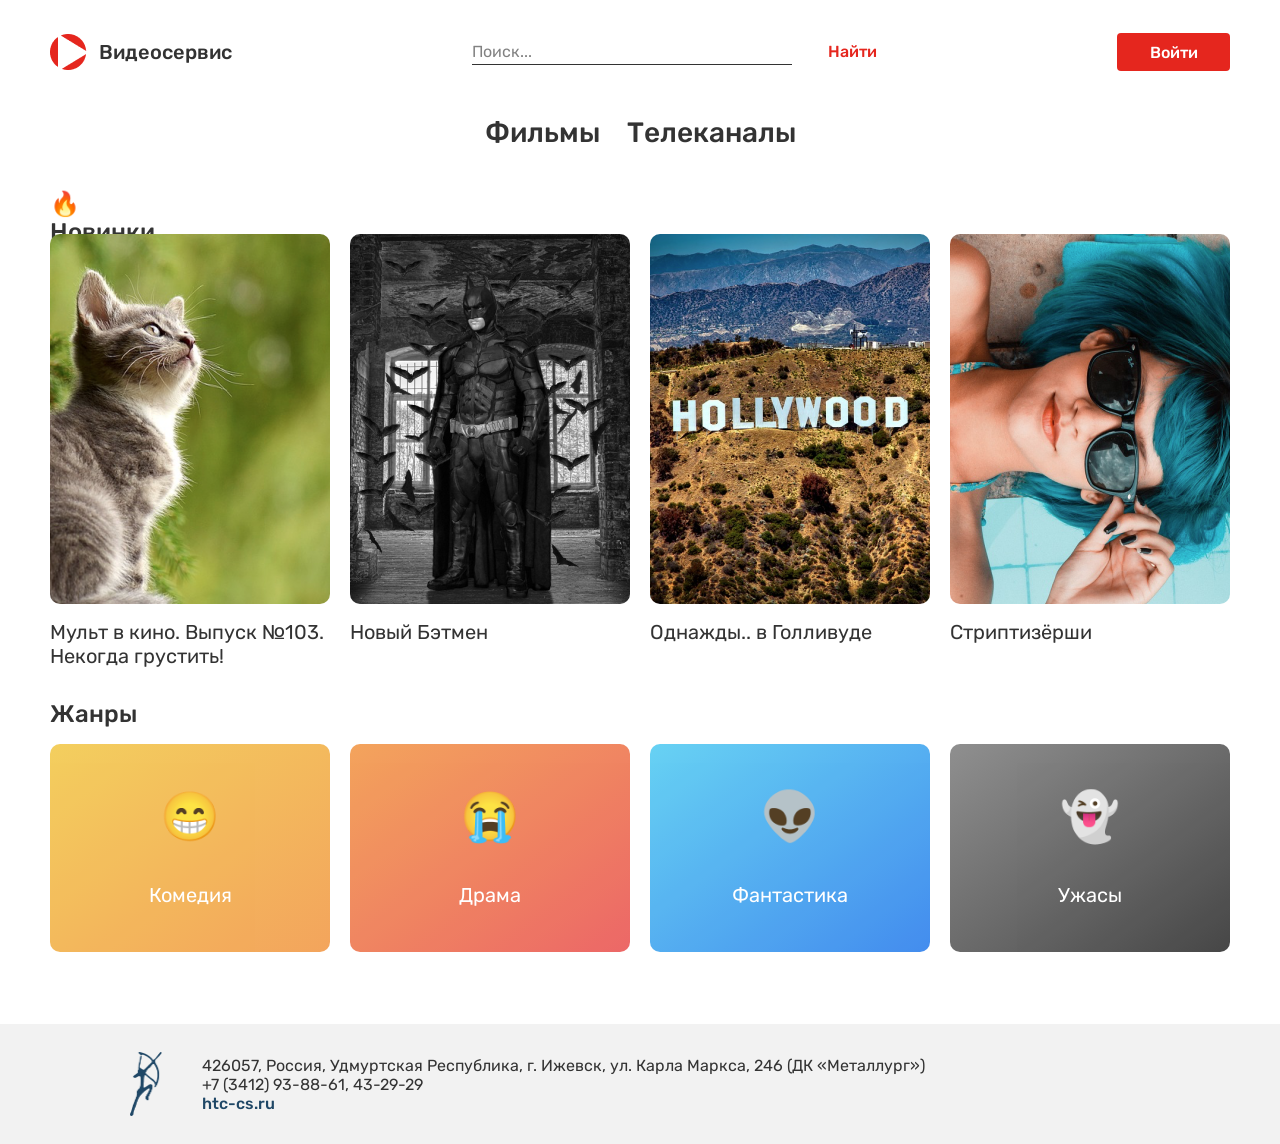
==== index.html @ f4852fe0 "Add files via upload" ====
<!DOCTYPE html>
<html lang="ru">
<head>
    <meta charset="UTF-8">
    <meta name="viewport" content="width=device-width, initial-scale=1.0">
    <title>Видеосервис</title>
    <link rel="stylesheet" href="css/style.css">
</head>
<body>
    <div class="container">
        <header class="header">
            <div class="header__logo">
                <img src="img/sign.png" alt="logo">
                <p class = "header__logo_name">Видеосервис</p>
            </div>
            <form class="container__search">
                <input class="header__search_txt" type="text" placeholder="Поиск...">
                <input class="header__search_btn" type="button" value="Найти">
            </form>
            <form action="">
                <input class="header__auth" type="button" value="Войти">
            </form>
        </header>
    <nav class = "menu">
        <div><a href="#" class = "menu_ui">Фильмы</a></div>
        <div><a href="#" class = "menu_ui">Телеканалы</a></div>
    </nav>
    <p class="New">🔥Новинки</p>
    <div class="overflow">
        <div class = "New-films"> 
            <div class="movie-item">
                <img src="img/image.png" alt="" class="preview">
                <p class="Name_of_film">Мульт в кино. Выпуск №103. Некогда грустить!</p>
                <div class="movie__gallery_description">Фильм повествует о череде событий, произошедших в Голливуде в 1969 году, на закате его «золотого века». Известный актер Рик Далтон и его дублер Клифф Бут пытаются найти свое место в стремительно меняющемся мире киноиндустрии.</div>
                
            </div>
            <div class="movie-item">
                <img src="img/image (3).png" alt="" class="preview">
                <div class="Name_of_film">Новый Бэтмен</div>
                <div class="movie__gallery_description">Фильм повествует о череде событий, произошедших в Голливуде в 1969 году, на закате его «золотого века». Известный актер Рик Далтон и его дублер Клифф Бут пытаются найти свое место в стремительно меняющемся мире киноиндустрии.</div>

            </div>
            <div class="movie-item">
                <img src="img/image (4).png" alt="" class="preview">
                <div class="Name_of_film">Однажды.. в Голливуде</div>
                <div class="movie__gallery_description">Фильм повествует о череде событий, произошедших в Голливуде в 1969 году, на закате его «золотого века». Известный актер Рик Далтон и его дублер Клифф Бут пытаются найти свое место в стремительно меняющемся мире киноиндустрии.</div>
            </div>
            <div class="movie-item">
                <img src="img/image (6).png" alt="" class="preview">
                <p class="Name_of_film">Стриптизёрши</p>
                <div class="movie__gallery_description">Фильм повествует о череде событий, произошедших в Голливуде в 1969 году, на закате его «золотого века». Известный актер Рик Далтон и его дублер Клифф Бут пытаются найти свое место в стремительно меняющемся мире киноиндустрии.</div>
            </div>
        </div>
    </div>
    <div class="genre">Жанры</div>
    <div class="genres">
        <div class="genre_item_comedy">
                <p class="emoji">😁</p>
                <p class="Name_of_genre">Комедия</p>
        </div>
        <div class="genre_item_drama">
            <p class="emoji">😭</p>
            <p class = "Name_of_genre">Драма</p>
        </div>
        <div class="genre_item_fantasy">
            <p class="emoji">👽</p>
            <p class="Name_of_genre">Фантастика</p>
        </div>
        <div class="genre_item_horror">
            <p class="emoji">👻</p>
            <p class="Name_of_genre">Ужасы</p>
        </div>
    </div>
     
            </div>
           <footer>
                <div class="container_f">
                    <img src="img/image (7).png" alt="" class="logo_f">
                    <div class="footer_description1">
                        <p>426057, Россия, Удмуртская Республика, г. Ижевск, ул. Карла Маркса, 246 (ДК «Металлург»)</p>
                        <p>+7 (3412) 93-88-61, 43-29-29</p>
                        <a href="#" class = "contact">htc-cs.ru</a>
                    </div>
                </div>
            </footer>
       
</body>
</html>
---- css/style.css ----
*{
    margin: 0;
    padding: 0;
}
@font-face {
    font-family: Rubik-Medium;
    src: url(../fonts/Rubik-Medium.ttf);
}
@font-face {
    font-family: Rubik-Regular;
    src: url(../fonts/Rubik-Regular.ttf);
}
.container {
    width: 1180px;
    /* background-color: purple; */
    margin: 0 auto;
    
}
.header{
    height: 40px;
    /* background-color: lightgreen; */
    display: flex;
    justify-content: space-between;
    align-items: center;
    margin-top: 32px;
}

.header__logo{
    display: flex;
    align-items: center;
}

.header__logo_name {
    margin-left: 11.88px;
    font-family: Rubik-Medium;
    font-size: 20px;
    color: #333333;
}

.header__search_txt {
    border: none;
    border-bottom: 1px solid #333333 ;
    width: 320px;
    height: 25px;
    font-size: 16px;
    color:#333333;
    font-family: Rubik-Medium;
}
.header__search_txt::placeholder{
    font-size: 16px;
    font-family: Rubik-Regular;
    color: #828282;
}
.header__search_txt:focus{
    outline: none;
}
.header__search_btn{
    border:none;
    background: none;
    font-family: Rubik-Medium;
    font-size: 16px;
    color: #E5261E;
    margin-left: 32px;
}
.header__auth{
    width: 113px;
    height: 38px;
    border: none;
    background-color: #E5261E;
    color: #ffffff;
    font-size: 16px;
    font-family: Rubik-Medium;
    border-radius: 4px;
}
.header__auth:hover{
    background-color: #CC221B;
}
.menu {
    width: 311px;
    height: 42px;
    margin: 44px auto 32px auto;
    /* background-color: papayawhip; */
    display: flex;
    justify-content: space-between;
}

.menu_ui{
    text-decoration: none;
    font-family: Rubik-Medium;
    font-size: 28px;
    color: #333333;
}
.menu_ui:focus,
.menu_ui:active{
    color: #E5261E;
    padding-bottom: 9px ;
    border-bottom: 2px solid #E5261E;
}
.overflow{
    overflow-y: hidden;
    overflow-x: hidden;
}
.New-films{
    width: 1180px;
    height: 434px;
    /* background-color: darkturquoise; */
    display: flex;
    justify-content: space-between;
}
.New{
    width: 134px;
    height: 28px;
    font-family: Rubik-Medium;
    color:#333333;
    font-size: 24px;
    margin-bottom: 16px;
}
.movie-item {
    position: relative;
    width: 280px;
    height: 434px;
    display: flex;
    flex-direction: column;
}
.preview{
    width: 280px;
    height: 370px;
    border-radius: 10px;
    margin-bottom: 16px;
    display: flex;
    flex-direction: column;
    
}
.Name_of_film{
    font-size: 20px;
    font-family: Rubik-Regular;
    color: #333333;
}
.movie__gallery_description {
    font-family: Rubik-Regular;
font-size: 16px;
color: #f2f2f2;
height: 370px;
background-color: rgba(51, 51, 51, 0.8);
border-radius: 8px;
padding: 16px;
line-height: 140%;
box-sizing: border-box;
position: absolute;
opacity: 0;
transition: opacity 0.3s ease;
}
.movie-item:hover .movie__gallery_description {
    opacity: 1;
}
.genre{
    width: 87px;
    height: 28px;
    font-family: Rubik-Medium;
    color:#333333;
    font-size: 24px;
    margin-bottom: 16px;
    margin-top: 32px;
}
.genres{
    width: 1180px;
    height: 208px;
    /* background-color: midnightblue; */
    display: flex;
    justify-content: space-between;
}
.genre_item_comedy{
    width: 280px;
    height: 208px;
    border-radius: 10px;
    background-color: #FFFFFF;
    display: flex;
    flex-direction: column;
    justify-content: space-evenly;
    align-items: center;
    background: linear-gradient(to right bottom, #F2C94C 1%, #F29A4A 100%);
    opacity: 0.9;
}
.genre_item_comedy:hover{
    opacity: 1;
}
.genre_item_drama{
    width: 280px;
    height: 208px;
    border-radius: 10px;
    background-color: #FFFFFF;
    display: flex;
    flex-direction: column;
    justify-content: space-evenly;
    align-items: center;
    background: linear-gradient(to right bottom, #F2994A 1%, #EB5757 100%);
    opacity: 0.9;
}
.genre_item_drama:hover{
    opacity: 1;
}
.genre_item_fantasy{
    width: 280px;
    height: 208px;
    border-radius: 10px;
    background-color: #FFFFFF;
    display: flex;
    flex-direction: column;
    justify-content: space-evenly;
    align-items: center;
    background: linear-gradient(to right bottom, #56CCF2 1%, #2F80ED 100%);
    opacity: 0.9;
}
.genre_item_fantasy:hover{
    opacity: 1;
}
.genre_item_horror{
    width: 280px;
    height: 208px;
    border-radius: 10px;
    background-color: #FFFFFF;
    display: flex;
    flex-direction: column;
    justify-content: space-evenly;
    align-items: center;
    background: linear-gradient(to right bottom, #828282 1%, #333333 100%);
    opacity: 0.9;
}
.genre_item_horror:hover{
    opacity: 1;
}
.emoji{
    width: 48px;
    height: 48px;
    font-size: 48px;
    display: flex;
    justify-content: center;
    opacity: 1;
}
.Name_of_genre{
    font-size: 20px;
    font-family: Rubik-Regular;
    color: #ffffff;
}
.container_f{
    width: 100%;
    height: 120px;
    margin: 0 auto;
    margin-top: 72px;
    background-color: #f2f2f2;
    bottom: 0;
    display: flex;
    align-items: center;
}
.logo_f{
    width: 32px;
    height: 64px;
    margin-left: 130px;
    margin-right: 40px;
}
.footer_description1{
    font-size: 16px;
    font-family: Rubik-Regular;
    display: flex;
    flex-direction: column ;
    color: #333333;
}
.contact{
    color: #1F4766;
    font-family: Rubik-Medium;
    text-decoration: none;
}

.comedy{
    background: linear-gradient(#F2C94C,#F29A4A);
}
@media screen and (max-width: 390px){
    @media(hover:none){
        .container{
            margin: 0 auto;
        }
        .header{
            height: 40px;
            display: flex;
            justify-content: space-between;
            align-items: center;
            margin-top: 32px;
        }
        .header__logo_name{
        display: none;
        }
        .header__auth:active{
            background-color: #CC221B;
        }
        .movie-item:active .movie__gallery_description {
            opacity: 1;
        }
        .genre_item_comedy:active{
            opacity: 1;
        }
        .genre_item_horror:active{
            opacity: 1;
        }
    }
}
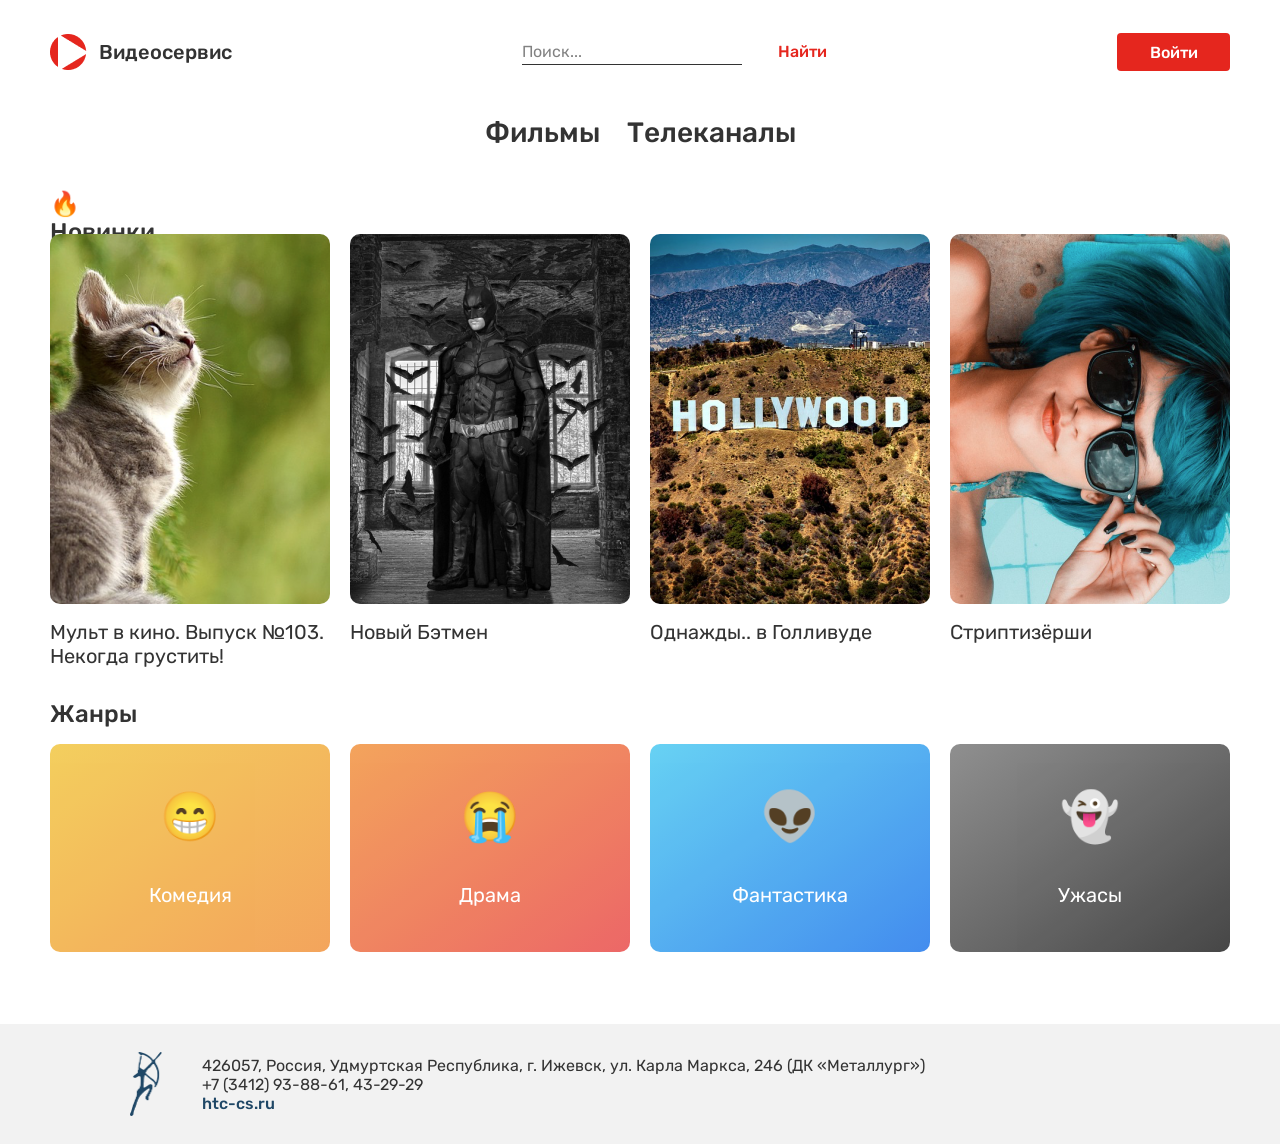
==== commit 99122e28: "Add files via upload" ====
--- a/index.html
+++ b/index.html
@@ -53,6 +53,7 @@
         </div>
     </div>
     <div class="genre">Жанры</div>
+    <div class="overflow">
     <div class="genres">
         <div class="genre_item_comedy">
                 <p class="emoji">😁</p>
@@ -71,7 +72,7 @@
             <p class="Name_of_genre">Ужасы</p>
         </div>
     </div>
-     
+    </div>
             </div>
            <footer>
                 <div class="container_f">
--- a/css/style.css
+++ b/css/style.css
@@ -40,7 +40,7 @@
 .header__search_txt {
     border: none;
     border-bottom: 1px solid #333333 ;
-    width: 320px;
+    width: 220px;
     height: 25px;
     font-size: 16px;
     color:#333333;
@@ -275,31 +275,246 @@
     background: linear-gradient(#F2C94C,#F29A4A);
 }
 @media screen and (max-width: 390px){
-    @media(hover:none){
         .container{
+            width: 390px;
             margin: 0 auto;
         }
-        .header{
-            height: 40px;
+        .header {
+            height: 20px;
+            display: flex;
+            margin-top: 15px;
+            justify-content: space-evenly;
+            padding-right: 15px;
+        }
+        .header__logo{
+            display: flex;
+            align-items: center;
+            margin-left: -20px;
+        }
+        .header__logo img{
+            width: 27px;
+            height: 26px;
+        }
+        .header__search_txt {
+            border: none;
+            border-bottom: 1px solid #333333 ;
+            width: 120px;
+            height: 25px;
+            font-size: 16px;
+            color:#333333;
+            font-family: Rubik-Medium;
+        }
+        .header__search_txt::placeholder{
+            font-size: 11px;
+            font-family: Rubik-Regular;
+            color: #828282;
+        }
+        .header__search_btn{
+            border:none;
+            background: none;
+            font-family: Rubik-Medium;
+            font-size: 11px;
+            color: #E5261E;
+            margin-left: 10px;
+        }
+        .header__auth{
+            width: 73px;
+            height: 28px;
+            border: none;
+            background-color: #E5261E;
+            color: #ffffff;
+            font-size: 11px;
+            font-family: Rubik-Medium;
+            border-radius: 4px;
+        }
+        .header__auth:active{
+            background-color: #CC221B;
+        }
+        .menu {
+            width: 390px;
+            height: 0px;
+            margin-top: 30px;
+            display: flex;
+            justify-content: space-evenly;
+        }
+        .menu_ui{
+            text-decoration: none;
+            font-family: Rubik-Medium;
+            font-size: 18px;
+            color: #333333;
+        }
+        .overflow{
+            overflow-y: hidden;
+            overflow-x: scroll;
+            padding: 8px;
+        }
+        .New-films{
+            width: 390px;
+            height: 300px;
+            /* background-color: darkturquoise; */
             display: flex;
             justify-content: space-between;
-            align-items: center;
-            margin-top: 32px;
+            gap: 10px;
+        }
+        .New{
+            width: 134px;
+            height: 28px;
+            font-family: Rubik-Medium;
+            color:#333333;
+            font-size: 18px;
+            margin-bottom: 2px;
+        }
+        .movie-item {
+            position: relative;
+            width: 170px;
+            height: 350px;
+            display: flex;
+            flex-direction: column;
+        }
+        .preview{
+            width: 170px;
+            height: 320px;
+            border-radius: 10px;
+            margin-bottom: 8px;
+            display: flex;
+            flex-direction: column;
+        }
+        .movie-item img {
+            height: 70%;
+        }
+        .Name_of_film{
+            font-size: 14px;
+            font-family: Rubik-Regular;
+            color: #333333;
         }
         .header__logo_name{
         display: none;
         }
-        .header__auth:active{
-            background-color: #CC221B;
-        }
+        .movie__gallery_description {
+            font-family: Rubik-Regular;
+        font-size: 11px;
+        color: #f2f2f2;
+        width: 170px;
+        height: 70%;
+        background-color: rgba(51, 51, 51, 0.8);
+        border-radius: 8px;
+        padding: 6px;
+        line-height: 140%;
+        box-sizing: border-box;
+        position: absolute;
+        opacity: 0;
+        transition: opacity 0.3s ease;
+        }
+        
         .movie-item:active .movie__gallery_description {
             opacity: 1;
         }
+        .genre{
+            font-family: Rubik-Medium;
+            color: #333333;
+            font-size: 18px;
+            margin-bottom: 8px;
+            margin-top: 18px;
+        }
+        .genres {
+            /* width: 390px; */
+            height: 146px;
+            /* background-color: darkturquoise; */
+            display: flex;
+            justify-content: flex-start;
+            gap: 10px;
+        }
+        .genre_item_comedy{
+            width: 223px;
+            height: 146px;
+            border-radius: 10px;
+            background-color: #FFFFFF;
+            display: flex;
+            flex-direction: column;
+            justify-content: space-evenly;
+            align-items: center;
+            background: linear-gradient(to right bottom, #F2C94C 1%, #F29A4A 100%);
+            opacity: 0.9;
+        }
+        .genre_item_drama{
+            width: 223px;
+            height: 146px;
+            border-radius: 10px;
+            background-color: #FFFFFF;
+            display: flex;
+            flex-direction: column;
+            justify-content: space-evenly;
+            align-items: center;
+            background: linear-gradient(to right bottom, #F2994A 1%, #EB5757 100%);
+            opacity: 0.9;
+        }
+        .genre_item_drama:active{
+            opacity: 1;
+        }
+        .genre_item_fantasy{
+            width: 223px;
+            height: 146px;
+            border-radius: 10px;
+            background-color: #FFFFFF;
+            display: flex;
+            flex-direction: column;
+            justify-content: space-evenly;
+            align-items: center;
+            background: linear-gradient(to right bottom, #56CCF2 1%, #2F80ED 100%);
+            opacity: 0.9;
+        }
+        .genre_item_fantasy:active{
+            opacity: 1;
+        }
+        .genre_item_horror{
+            width: 223px;
+            height: 146px;
+            border-radius: 10px;
+            background-color: #FFFFFF;
+            display: flex;
+            flex-direction: column;
+            justify-content: space-evenly;
+            align-items: center;
+            background: linear-gradient(to right bottom, #828282 1%, #333333 100%);
+            opacity: 0.9;
+        }
+
         .genre_item_comedy:active{
             opacity: 1;
         }
         .genre_item_horror:active{
             opacity: 1;
         }
-    }
-}
+        .container_f{
+            width: 100%;
+            height: 120px;
+            margin: 0 auto;
+            margin-top: 72px;
+            background-color: #f2f2f2;
+            bottom: 0;
+            display: flex;
+            align-items: center;
+        }
+        .logo_f{
+            width: 22px;
+            height: 44px;
+            margin-left: 30px;
+            margin-right: 40px;
+        }
+        .footer_description1{
+            font-size: 10px;
+            font-family: Rubik-Regular;
+            display: flex;
+            flex-direction: column ;
+            color: #333333;
+        }
+        .contact{
+            color: #1F4766;
+            font-family: Rubik-Medium;
+            text-decoration: none;
+        }
+        
+        .comedy{
+            background: linear-gradient(#F2C94C,#F29A4A);
+        }
+    }
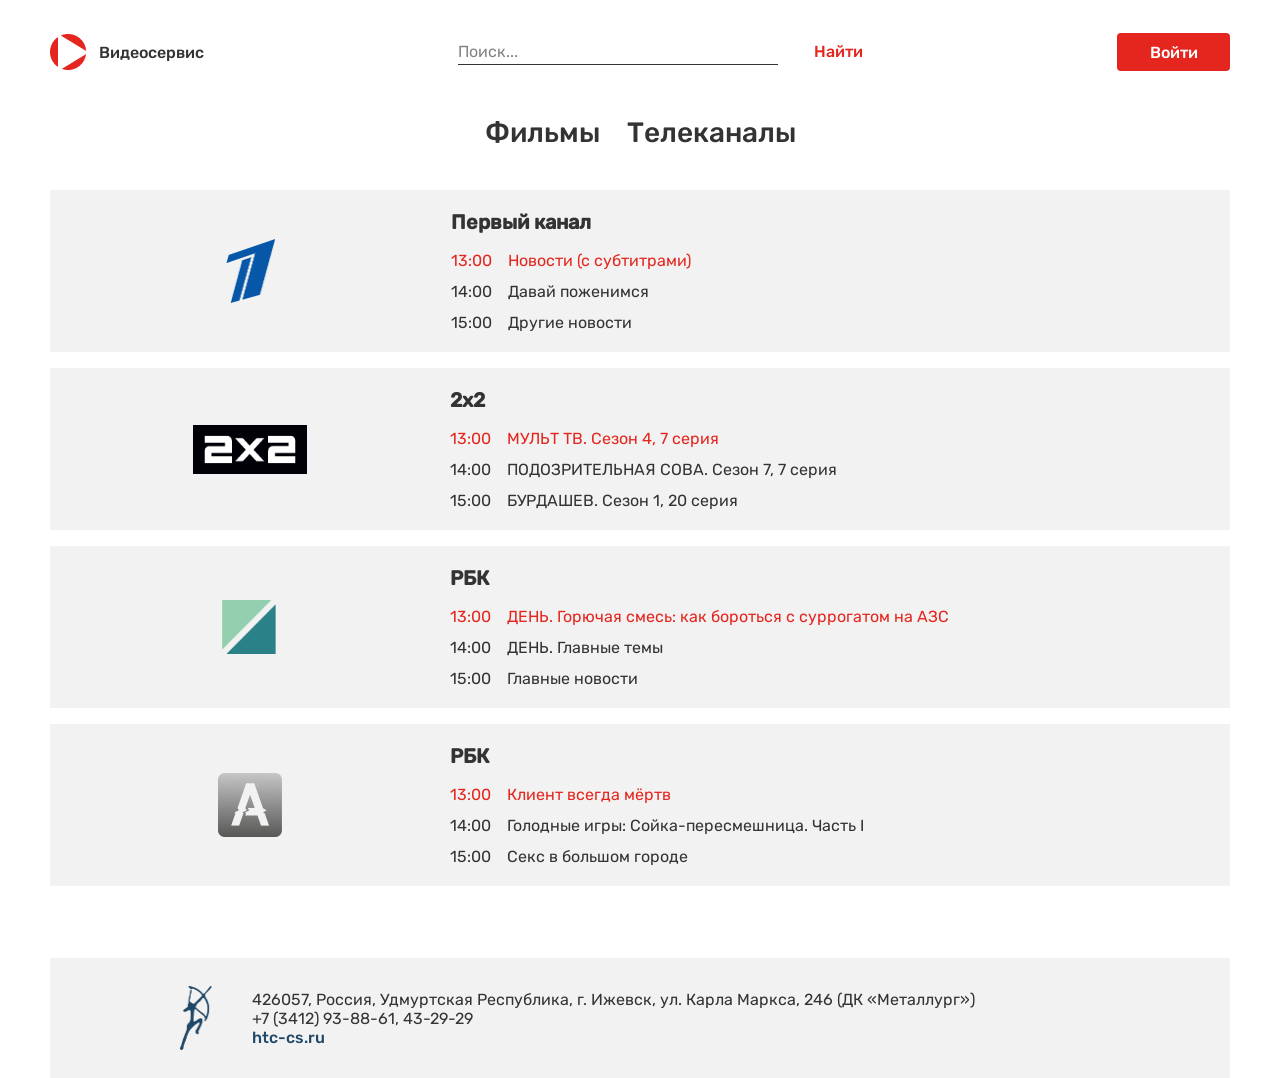
==== commit e78c1fea: "Add files via upload" ====
--- a/index.html
+++ b/index.html
@@ -25,65 +25,89 @@
         <div><a href="#" class = "menu_ui">Фильмы</a></div>
         <div><a href="#" class = "menu_ui">Телеканалы</a></div>
     </nav>
-    <p class="New">🔥Новинки</p>
-    <div class="overflow">
-        <div class = "New-films"> 
-            <div class="movie-item">
-                <img src="img/image.png" alt="" class="preview">
-                <p class="Name_of_film">Мульт в кино. Выпуск №103. Некогда грустить!</p>
-                <div class="movie__gallery_description">Фильм повествует о череде событий, произошедших в Голливуде в 1969 году, на закате его «золотого века». Известный актер Рик Далтон и его дублер Клифф Бут пытаются найти свое место в стремительно меняющемся мире киноиндустрии.</div>
-                
+<div class="channels">
+    <div class="channel">
+            <img src="img/1.png" alt="channel__img" class="channel__1">
+            <div class="channel__txt">
+                <h3>Первый канал</h3>
+                <div class="broadcasts">
+                    <div class="hours">
+                        <p class="next">13:00</p>
+                        <p>14:00</p>
+                        <p>15:00</p>
+                    </div>
+                    <div class="broadcast__name">
+                        <p class = "next"> Новости (с субтитрами)</p>
+                        <p>Давай поженимся</p>
+                        <p>Другие новости</p>
+                    </div>
+                </div>
             </div>
-            <div class="movie-item">
-                <img src="img/image (3).png" alt="" class="preview">
-                <div class="Name_of_film">Новый Бэтмен</div>
-                <div class="movie__gallery_description">Фильм повествует о череде событий, произошедших в Голливуде в 1969 году, на закате его «золотого века». Известный актер Рик Далтон и его дублер Клифф Бут пытаются найти свое место в стремительно меняющемся мире киноиндустрии.</div>
-
-            </div>
-            <div class="movie-item">
-                <img src="img/image (4).png" alt="" class="preview">
-                <div class="Name_of_film">Однажды.. в Голливуде</div>
-                <div class="movie__gallery_description">Фильм повествует о череде событий, произошедших в Голливуде в 1969 году, на закате его «золотого века». Известный актер Рик Далтон и его дублер Клифф Бут пытаются найти свое место в стремительно меняющемся мире киноиндустрии.</div>
-            </div>
-            <div class="movie-item">
-                <img src="img/image (6).png" alt="" class="preview">
-                <p class="Name_of_film">Стриптизёрши</p>
-                <div class="movie__gallery_description">Фильм повествует о череде событий, произошедших в Голливуде в 1969 году, на закате его «золотого века». Известный актер Рик Далтон и его дублер Клифф Бут пытаются найти свое место в стремительно меняющемся мире киноиндустрии.</div>
+    </div>
+    <div class="channel">
+        <img src="img/2x2.png" alt="channel__img" class="channel__2x2">
+        <div class="channel__txt">
+            <h3>2x2</h3>
+            <div class="broadcasts">
+                <div class="hours">
+                    <p class="next">13:00</p>
+                    <p>14:00</p>
+                    <p>15:00</p>
+                </div>
+                <div class="broadcast__name">
+                    <p class = "next"> МУЛЬТ ТВ. Сезон 4, 7 серия</p>
+                    <p>ПОДОЗРИТЕЛЬНАЯ СОВА. Сезон 7, 7 серия</p>
+                    <p>БУРДАШЕВ. Сезон 1, 20 серия</p>
+                </div>
             </div>
         </div>
     </div>
-    <div class="genre">Жанры</div>
-    <div class="overflow">
-    <div class="genres">
-        <div class="genre_item_comedy">
-                <p class="emoji">😁</p>
-                <p class="Name_of_genre">Комедия</p>
-        </div>
-        <div class="genre_item_drama">
-            <p class="emoji">😭</p>
-            <p class = "Name_of_genre">Драма</p>
-        </div>
-        <div class="genre_item_fantasy">
-            <p class="emoji">👽</p>
-            <p class="Name_of_genre">Фантастика</p>
-        </div>
-        <div class="genre_item_horror">
-            <p class="emoji">👻</p>
-            <p class="Name_of_genre">Ужасы</p>
+    <div class="channel">
+        <img src="img/rbk.png" alt="channel__img" class="channel__rbk">
+        <div class="channel__txt">
+            <h3>РБК</h3>
+            <div class="broadcasts">
+                <div class="hours">
+                    <p class="next">13:00</p>
+                    <p>14:00</p>
+                    <p>15:00</p>
+                </div>
+                <div class="broadcast__name">
+                    <p class = "next"> ДЕНЬ. Горючая смесь: как бороться с суррогатом на АЗС</p>
+                    <p>ДЕНЬ. Главные темы</p>
+                    <p>Главные новости</p>
+                </div>
+            </div>
         </div>
     </div>
+    <div class="channel">
+        <img src="img/A.png" alt="channel__img" class="channel__a">
+        <div class="channel__txt">
+            <h3>РБК</h3>
+            <div class="broadcasts">
+                <div class="hours">
+                    <p class="next">13:00</p>
+                    <p>14:00</p>
+                    <p>15:00</p>
+                </div>
+                <div class="broadcast__name">
+                    <p class = "next"> Клиент всегда мёртв</p>
+                    <p>Голодные игры: Сойка-пересмешница. Часть I</p>
+                    <p>Секс в большом городе</p>
+                </div>
+            </div>
+        </div>
     </div>
-            </div>
-           <footer>
-                <div class="container_f">
-                    <img src="img/image (7).png" alt="" class="logo_f">
-                    <div class="footer_description1">
-                        <p>426057, Россия, Удмуртская Республика, г. Ижевск, ул. Карла Маркса, 246 (ДК «Металлург»)</p>
-                        <p>+7 (3412) 93-88-61, 43-29-29</p>
-                        <a href="#" class = "contact">htc-cs.ru</a>
-                    </div>
-                </div>
-            </footer>
-       
+</div>
+<footer>
+    <div class="container_f">
+        <img src="img/image (7).png" alt="" class="logo_f">
+        <div class="footer_description1">
+            <p>426057, Россия, Удмуртская Республика, г. Ижевск, ул. Карла Маркса, 246 (ДК «Металлург»)</p>
+            <p>+7 (3412) 93-88-61, 43-29-29</p>
+            <a href="#" class = "contact">htc-cs.ru</a>
+        </div>
+    </div>
+</footer>     
 </body>
 </html>
--- a/css/style.css
+++ b/css/style.css
@@ -11,18 +11,18 @@
     src: url(../fonts/Rubik-Regular.ttf);
 }
 .container {
-    width: 1180px;
+    width: 73.75rem;
     /* background-color: purple; */
     margin: 0 auto;
     
 }
 .header{
-    height: 40px;
+    height: 2.5rem;
     /* background-color: lightgreen; */
     display: flex;
     justify-content: space-between;
     align-items: center;
-    margin-top: 32px;
+    margin-top: 2rem;
 }
 
 .header__logo{
@@ -31,23 +31,23 @@
 }
 
 .header__logo_name {
-    margin-left: 11.88px;
+    margin-left: 0.7425rem;
     font-family: Rubik-Medium;
-    font-size: 20px;
+    font-size: 1,25rem;
     color: #333333;
 }
 
 .header__search_txt {
     border: none;
-    border-bottom: 1px solid #333333 ;
-    width: 220px;
-    height: 25px;
-    font-size: 16px;
+    border-bottom: 0.0625rem solid #333333 ;
+    width: 20rem;
+    height: 1.5625rem;
+    font-size: 1rem;
     color:#333333;
     font-family: Rubik-Medium;
 }
 .header__search_txt::placeholder{
-    font-size: 16px;
+    font-size: 1rem;
     font-family: Rubik-Regular;
     color: #828282;
 }
@@ -58,27 +58,27 @@
     border:none;
     background: none;
     font-family: Rubik-Medium;
-    font-size: 16px;
+    font-size: 1rem;
     color: #E5261E;
-    margin-left: 32px;
+    margin-left: 2rem;
 }
 .header__auth{
-    width: 113px;
-    height: 38px;
+    width: 7.0625rem;
+    height: 2.375rem;
     border: none;
     background-color: #E5261E;
     color: #ffffff;
-    font-size: 16px;
+    font-size: 1rem;
     font-family: Rubik-Medium;
-    border-radius: 4px;
+    border-radius: 0.25rem;
 }
 .header__auth:hover{
     background-color: #CC221B;
 }
 .menu {
-    width: 311px;
-    height: 42px;
-    margin: 44px auto 32px auto;
+    width: 19.4375rem;
+    height: 2.625rem;
+    margin: 2.75rem auto 2rem auto;
     /* background-color: papayawhip; */
     display: flex;
     justify-content: space-between;
@@ -87,179 +87,95 @@
 .menu_ui{
     text-decoration: none;
     font-family: Rubik-Medium;
-    font-size: 28px;
+    font-size: 1.75rem;
     color: #333333;
 }
 .menu_ui:focus,
 .menu_ui:active{
     color: #E5261E;
-    padding-bottom: 9px ;
-    border-bottom: 2px solid #E5261E;
+    padding-bottom: 0.5625rem ;
+    border-bottom: 0.125rem solid #E5261E;
 }
-.overflow{
-    overflow-y: hidden;
-    overflow-x: hidden;
+.channels{
+    width: 75rem;
+    height: 43.5rem;
+    overflow-y:auto;
+    scrollbar-width: thin;
+    scrollbar-color: #bdbdbd #f2f2f2;
 }
-.New-films{
-    width: 1180px;
-    height: 434px;
-    /* background-color: darkturquoise; */
+.channel{
+    width: 73.75rem;
+    height: 10.125rem;
+    background-color: #F2F2F2;
+    margin-bottom: 1rem;
     display: flex;
-    justify-content: space-between;
+    align-items: center;
 }
-.New{
-    width: 134px;
-    height: 28px;
+.channel__1{
+    width: 3.0625rem;
+    height: 4rem;
+    margin: 0 11rem 0 11rem ;
+}
+.channel__txt{
+    height: 7.625rem;  
+    color: #333333;
+    font-family: Rubik-Regular;
+}
+.channel__txt h3{
+    font-size: 1.25rem;
+    margin-bottom: 1.0625rem;
     font-family: Rubik-Medium;
-    color:#333333;
-    font-size: 24px;
-    margin-bottom: 16px;
 }
-.movie-item {
-    position: relative;
-    width: 280px;
-    height: 434px;
+.broadcasts{
     display: flex;
-    flex-direction: column;
+    font-size: 1rem;
+    color: #333333;  
 }
-.preview{
-    width: 280px;
-    height: 370px;
-    border-radius: 10px;
-    margin-bottom: 16px;
-    display: flex;
-    flex-direction: column;
-    
+.hours{
+    margin-right: 1rem;
 }
-.Name_of_film{
-    font-size: 20px;
-    font-family: Rubik-Regular;
-    color: #333333;
+.hours p{
+    margin-bottom: 0.75rem;
 }
-.movie__gallery_description {
-    font-family: Rubik-Regular;
-font-size: 16px;
-color: #f2f2f2;
-height: 370px;
-background-color: rgba(51, 51, 51, 0.8);
-border-radius: 8px;
-padding: 16px;
-line-height: 140%;
-box-sizing: border-box;
-position: absolute;
-opacity: 0;
-transition: opacity 0.3s ease;
+.broadcast__name p{
+ margin-bottom: 0.75rem;
 }
-.movie-item:hover .movie__gallery_description {
-    opacity: 1;
+.next{
+    color: #E5261E;
 }
-.genre{
-    width: 87px;
-    height: 28px;
-    font-family: Rubik-Medium;
-    color:#333333;
-    font-size: 24px;
-    margin-bottom: 16px;
-    margin-top: 32px;
+.channel__2x2{
+    width: 7.125rem;
+    height: 3.0625rem;
+    margin: 0 8.9375rem 0 8.9375rem;
 }
-.genres{
-    width: 1180px;
-    height: 208px;
-    /* background-color: midnightblue; */
-    display: flex;
-    justify-content: space-between;
+.channel__rbk{
+    width: 3.375rem;
+    height: 3.375rem;
+    margin: 0 10.875rem 0 10.75rem;
 }
-.genre_item_comedy{
-    width: 280px;
-    height: 208px;
-    border-radius: 10px;
-    background-color: #FFFFFF;
-    display: flex;
-    flex-direction: column;
-    justify-content: space-evenly;
-    align-items: center;
-    background: linear-gradient(to right bottom, #F2C94C 1%, #F29A4A 100%);
-    opacity: 0.9;
-}
-.genre_item_comedy:hover{
-    opacity: 1;
-}
-.genre_item_drama{
-    width: 280px;
-    height: 208px;
-    border-radius: 10px;
-    background-color: #FFFFFF;
-    display: flex;
-    flex-direction: column;
-    justify-content: space-evenly;
-    align-items: center;
-    background: linear-gradient(to right bottom, #F2994A 1%, #EB5757 100%);
-    opacity: 0.9;
-}
-.genre_item_drama:hover{
-    opacity: 1;
-}
-.genre_item_fantasy{
-    width: 280px;
-    height: 208px;
-    border-radius: 10px;
-    background-color: #FFFFFF;
-    display: flex;
-    flex-direction: column;
-    justify-content: space-evenly;
-    align-items: center;
-    background: linear-gradient(to right bottom, #56CCF2 1%, #2F80ED 100%);
-    opacity: 0.9;
-}
-.genre_item_fantasy:hover{
-    opacity: 1;
-}
-.genre_item_horror{
-    width: 280px;
-    height: 208px;
-    border-radius: 10px;
-    background-color: #FFFFFF;
-    display: flex;
-    flex-direction: column;
-    justify-content: space-evenly;
-    align-items: center;
-    background: linear-gradient(to right bottom, #828282 1%, #333333 100%);
-    opacity: 0.9;
-}
-.genre_item_horror:hover{
-    opacity: 1;
-}
-.emoji{
-    width: 48px;
-    height: 48px;
-    font-size: 48px;
-    display: flex;
-    justify-content: center;
-    opacity: 1;
-}
-.Name_of_genre{
-    font-size: 20px;
-    font-family: Rubik-Regular;
-    color: #ffffff;
+.channel__a{
+    width: 4rem;
+    height: 4rem;
+    margin: 0 10.5rem
 }
 .container_f{
     width: 100%;
-    height: 120px;
+    height: 7.5rem;
     margin: 0 auto;
-    margin-top: 72px;
+    margin-top: 4.5rem;
     background-color: #f2f2f2;
     bottom: 0;
     display: flex;
     align-items: center;
 }
 .logo_f{
-    width: 32px;
-    height: 64px;
-    margin-left: 130px;
-    margin-right: 40px;
+    width: 2rem;
+    height: 4rem;
+    margin-left: 8.125rem;
+    margin-right: 2.5rem;
 }
 .footer_description1{
-    font-size: 16px;
+    font-size: 1rem;
     font-family: Rubik-Regular;
     display: flex;
     flex-direction: column ;
@@ -273,248 +189,4 @@
 
 .comedy{
     background: linear-gradient(#F2C94C,#F29A4A);
-}
-@media screen and (max-width: 390px){
-        .container{
-            width: 390px;
-            margin: 0 auto;
-        }
-        .header {
-            height: 20px;
-            display: flex;
-            margin-top: 15px;
-            justify-content: space-evenly;
-            padding-right: 15px;
-        }
-        .header__logo{
-            display: flex;
-            align-items: center;
-            margin-left: -20px;
-        }
-        .header__logo img{
-            width: 27px;
-            height: 26px;
-        }
-        .header__search_txt {
-            border: none;
-            border-bottom: 1px solid #333333 ;
-            width: 120px;
-            height: 25px;
-            font-size: 16px;
-            color:#333333;
-            font-family: Rubik-Medium;
-        }
-        .header__search_txt::placeholder{
-            font-size: 11px;
-            font-family: Rubik-Regular;
-            color: #828282;
-        }
-        .header__search_btn{
-            border:none;
-            background: none;
-            font-family: Rubik-Medium;
-            font-size: 11px;
-            color: #E5261E;
-            margin-left: 10px;
-        }
-        .header__auth{
-            width: 73px;
-            height: 28px;
-            border: none;
-            background-color: #E5261E;
-            color: #ffffff;
-            font-size: 11px;
-            font-family: Rubik-Medium;
-            border-radius: 4px;
-        }
-        .header__auth:active{
-            background-color: #CC221B;
-        }
-        .menu {
-            width: 390px;
-            height: 0px;
-            margin-top: 30px;
-            display: flex;
-            justify-content: space-evenly;
-        }
-        .menu_ui{
-            text-decoration: none;
-            font-family: Rubik-Medium;
-            font-size: 18px;
-            color: #333333;
-        }
-        .overflow{
-            overflow-y: hidden;
-            overflow-x: scroll;
-            padding: 8px;
-        }
-        .New-films{
-            width: 390px;
-            height: 300px;
-            /* background-color: darkturquoise; */
-            display: flex;
-            justify-content: space-between;
-            gap: 10px;
-        }
-        .New{
-            width: 134px;
-            height: 28px;
-            font-family: Rubik-Medium;
-            color:#333333;
-            font-size: 18px;
-            margin-bottom: 2px;
-        }
-        .movie-item {
-            position: relative;
-            width: 170px;
-            height: 350px;
-            display: flex;
-            flex-direction: column;
-        }
-        .preview{
-            width: 170px;
-            height: 320px;
-            border-radius: 10px;
-            margin-bottom: 8px;
-            display: flex;
-            flex-direction: column;
-        }
-        .movie-item img {
-            height: 70%;
-        }
-        .Name_of_film{
-            font-size: 14px;
-            font-family: Rubik-Regular;
-            color: #333333;
-        }
-        .header__logo_name{
-        display: none;
-        }
-        .movie__gallery_description {
-            font-family: Rubik-Regular;
-        font-size: 11px;
-        color: #f2f2f2;
-        width: 170px;
-        height: 70%;
-        background-color: rgba(51, 51, 51, 0.8);
-        border-radius: 8px;
-        padding: 6px;
-        line-height: 140%;
-        box-sizing: border-box;
-        position: absolute;
-        opacity: 0;
-        transition: opacity 0.3s ease;
-        }
-        
-        .movie-item:active .movie__gallery_description {
-            opacity: 1;
-        }
-        .genre{
-            font-family: Rubik-Medium;
-            color: #333333;
-            font-size: 18px;
-            margin-bottom: 8px;
-            margin-top: 18px;
-        }
-        .genres {
-            /* width: 390px; */
-            height: 146px;
-            /* background-color: darkturquoise; */
-            display: flex;
-            justify-content: flex-start;
-            gap: 10px;
-        }
-        .genre_item_comedy{
-            width: 223px;
-            height: 146px;
-            border-radius: 10px;
-            background-color: #FFFFFF;
-            display: flex;
-            flex-direction: column;
-            justify-content: space-evenly;
-            align-items: center;
-            background: linear-gradient(to right bottom, #F2C94C 1%, #F29A4A 100%);
-            opacity: 0.9;
-        }
-        .genre_item_drama{
-            width: 223px;
-            height: 146px;
-            border-radius: 10px;
-            background-color: #FFFFFF;
-            display: flex;
-            flex-direction: column;
-            justify-content: space-evenly;
-            align-items: center;
-            background: linear-gradient(to right bottom, #F2994A 1%, #EB5757 100%);
-            opacity: 0.9;
-        }
-        .genre_item_drama:active{
-            opacity: 1;
-        }
-        .genre_item_fantasy{
-            width: 223px;
-            height: 146px;
-            border-radius: 10px;
-            background-color: #FFFFFF;
-            display: flex;
-            flex-direction: column;
-            justify-content: space-evenly;
-            align-items: center;
-            background: linear-gradient(to right bottom, #56CCF2 1%, #2F80ED 100%);
-            opacity: 0.9;
-        }
-        .genre_item_fantasy:active{
-            opacity: 1;
-        }
-        .genre_item_horror{
-            width: 223px;
-            height: 146px;
-            border-radius: 10px;
-            background-color: #FFFFFF;
-            display: flex;
-            flex-direction: column;
-            justify-content: space-evenly;
-            align-items: center;
-            background: linear-gradient(to right bottom, #828282 1%, #333333 100%);
-            opacity: 0.9;
-        }
-
-        .genre_item_comedy:active{
-            opacity: 1;
-        }
-        .genre_item_horror:active{
-            opacity: 1;
-        }
-        .container_f{
-            width: 100%;
-            height: 120px;
-            margin: 0 auto;
-            margin-top: 72px;
-            background-color: #f2f2f2;
-            bottom: 0;
-            display: flex;
-            align-items: center;
-        }
-        .logo_f{
-            width: 22px;
-            height: 44px;
-            margin-left: 30px;
-            margin-right: 40px;
-        }
-        .footer_description1{
-            font-size: 10px;
-            font-family: Rubik-Regular;
-            display: flex;
-            flex-direction: column ;
-            color: #333333;
-        }
-        .contact{
-            color: #1F4766;
-            font-family: Rubik-Medium;
-            text-decoration: none;
-        }
-        
-        .comedy{
-            background: linear-gradient(#F2C94C,#F29A4A);
-        }
-    }+}
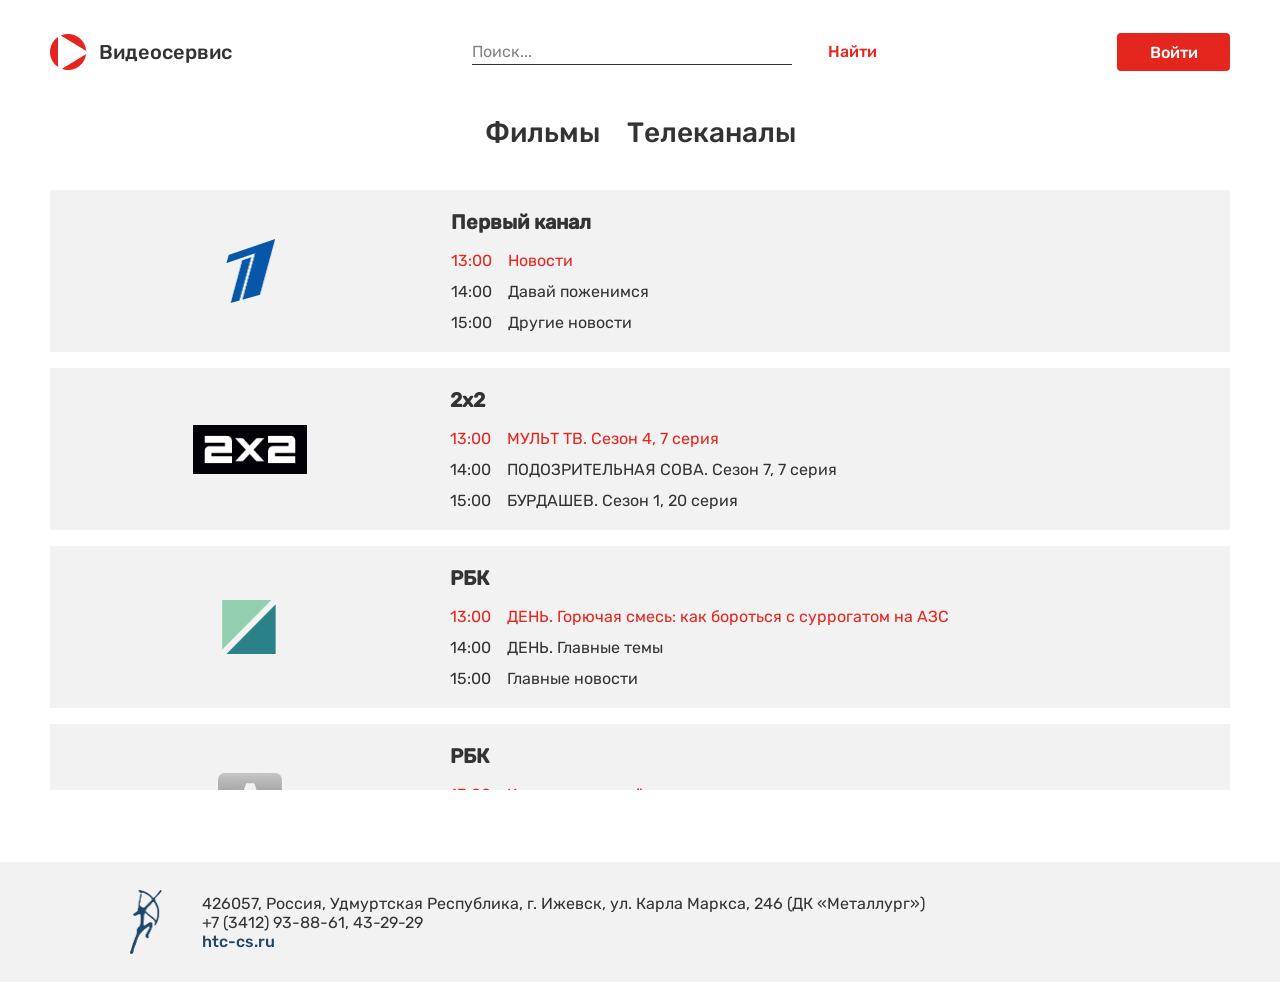
==== commit 00bcc56d: "Add files via upload" ====
--- a/index.html
+++ b/index.html
@@ -22,82 +22,93 @@
             </form>
         </header>
     <nav class = "menu">
-        <div><a href="#" class = "menu_ui">Фильмы</a></div>
+        <div><a href="indexf.html" class = "menu_ui">Фильмы</a></div>
         <div><a href="#" class = "menu_ui">Телеканалы</a></div>
     </nav>
-<div class="channels">
-    <div class="channel">
-            <img src="img/1.png" alt="channel__img" class="channel__1">
+<div class="overflow">
+    <div class="channels">
+        <div class="channel">
+                <img src="img/1.png" alt="channel__img" class="channel__1">
+                <div class="channel__txt">
+                    <h3>Первый канал</h3>
+                    <div class="broadcasts">
+                            <div class="first"> 
+                                <p class="next_hour">13:00</p>
+                                <p class = "next">Новости</p>
+                            </div>
+                            <div class="first">
+                                <p class = "hours">14:00</p>
+                                <P>Давай поженимся</P>
+                            </div>
+                            <div class="first">
+                                <p class = "hours">15:00</p>
+                                <p>Другие новости</p>
+                            </div>
+                    </div>
+                </div>
+        </div>
+        <div class="channel">
+            <img src="img/2x2.png" alt="channel__img" class="channel__2x2">
             <div class="channel__txt">
-                <h3>Первый канал</h3>
+                <h3>2x2</h3>
                 <div class="broadcasts">
-                    <div class="hours">
-                        <p class="next">13:00</p>
-                        <p>14:00</p>
-                        <p>15:00</p>
+                    <div class="first"> 
+                        <p class="next_hour">13:00</p>
+                        <p class = "next">МУЛЬТ ТВ. Сезон 4, 7 серия</p>
                     </div>
-                    <div class="broadcast__name">
-                        <p class = "next"> Новости (с субтитрами)</p>
-                        <p>Давай поженимся</p>
-                        <p>Другие новости</p>
+                    <div class="first">
+                        <p class = "hours">14:00</p>
+                        <P>ПОДОЗРИТЕЛЬНАЯ СОВА. Сезон 7, 7 серия</P>
+                    </div>
+                    <div class="first">
+                        <p class = "hours">15:00</p>
+                        <p>БУРДАШЕВ. Сезон 1, 20 серия</p>
                     </div>
                 </div>
             </div>
-    </div>
-    <div class="channel">
-        <img src="img/2x2.png" alt="channel__img" class="channel__2x2">
-        <div class="channel__txt">
-            <h3>2x2</h3>
-            <div class="broadcasts">
-                <div class="hours">
-                    <p class="next">13:00</p>
-                    <p>14:00</p>
-                    <p>15:00</p>
+        </div>
+        <div class="channel">
+            <img src="img/rbk.png" alt="channel__img" class="channel__rbk">
+            <div class="channel__txt">
+                <h3>РБК</h3>
+                <div class="broadcasts">
+                    <div class="first"> 
+                        <p class="next_hour">13:00</p>
+                        <p class = "next">ДЕНЬ. Горючая смесь: как бороться с суррогатом на АЗС</p>
+                    </div>
+                    <div class="first">
+                        <p class = "hours">14:00</p>
+                        <P>ДЕНЬ. Главные темы</P>
+                    </div>
+                    <div class="first">
+                        <p class = "hours">15:00</p>
+                        <p>Главные новости</p>
+                    </div>
                 </div>
-                <div class="broadcast__name">
-                    <p class = "next"> МУЛЬТ ТВ. Сезон 4, 7 серия</p>
-                    <p>ПОДОЗРИТЕЛЬНАЯ СОВА. Сезон 7, 7 серия</p>
-                    <p>БУРДАШЕВ. Сезон 1, 20 серия</p>
+            </div>
+        </div>
+        <div class="channel">
+            <img src="img/A.png" alt="channel__img" class="channel__a">
+            <div class="channel__txt">
+                <h3>РБК</h3>
+                <div class="broadcasts">
+                    <div class="first"> 
+                        <p class="next_hour">13:00</p>
+                        <p class = "next">Клиент всегда мёртв</p>
+                    </div>
+                    <div class="first">
+                        <p class = "hours">14:00</p>
+                        <P>Голодные игры: Сойка-пересмешница. Часть I</P>
+                    </div>
+                    <div class="first">
+                        <p class = "hours">15:00</p>
+                        <p>Секс в большом городе</p>
+                    </div>
                 </div>
             </div>
         </div>
     </div>
-    <div class="channel">
-        <img src="img/rbk.png" alt="channel__img" class="channel__rbk">
-        <div class="channel__txt">
-            <h3>РБК</h3>
-            <div class="broadcasts">
-                <div class="hours">
-                    <p class="next">13:00</p>
-                    <p>14:00</p>
-                    <p>15:00</p>
-                </div>
-                <div class="broadcast__name">
-                    <p class = "next"> ДЕНЬ. Горючая смесь: как бороться с суррогатом на АЗС</p>
-                    <p>ДЕНЬ. Главные темы</p>
-                    <p>Главные новости</p>
-                </div>
-            </div>
-        </div>
-    </div>
-    <div class="channel">
-        <img src="img/A.png" alt="channel__img" class="channel__a">
-        <div class="channel__txt">
-            <h3>РБК</h3>
-            <div class="broadcasts">
-                <div class="hours">
-                    <p class="next">13:00</p>
-                    <p>14:00</p>
-                    <p>15:00</p>
-                </div>
-                <div class="broadcast__name">
-                    <p class = "next"> Клиент всегда мёртв</p>
-                    <p>Голодные игры: Сойка-пересмешница. Часть I</p>
-                    <p>Секс в большом городе</p>
-                </div>
-            </div>
-        </div>
-    </div>
+</div>
 </div>
 <footer>
     <div class="container_f">
--- a/css/style.css
+++ b/css/style.css
@@ -11,18 +11,18 @@
     src: url(../fonts/Rubik-Regular.ttf);
 }
 .container {
-    width: 73.75rem;
+    width: 1180px;
     /* background-color: purple; */
     margin: 0 auto;
     
 }
 .header{
-    height: 2.5rem;
+    height: 40px;
     /* background-color: lightgreen; */
     display: flex;
     justify-content: space-between;
     align-items: center;
-    margin-top: 2rem;
+    margin-top: 32px;
 }
 
 .header__logo{
@@ -31,23 +31,23 @@
 }
 
 .header__logo_name {
-    margin-left: 0.7425rem;
-    font-family: Rubik-Medium;
-    font-size: 1,25rem;
+    margin-left: 11.88px;
+    font-family: Rubik-Medium;
+    font-size: 20px;
     color: #333333;
 }
 
 .header__search_txt {
     border: none;
-    border-bottom: 0.0625rem solid #333333 ;
-    width: 20rem;
-    height: 1.5625rem;
-    font-size: 1rem;
+    border-bottom: 1px solid #333333 ;
+    width: 320px;
+    height: 25px;
+    font-size: 16px;
     color:#333333;
     font-family: Rubik-Medium;
 }
 .header__search_txt::placeholder{
-    font-size: 1rem;
+    font-size: 16px;
     font-family: Rubik-Regular;
     color: #828282;
 }
@@ -58,27 +58,27 @@
     border:none;
     background: none;
     font-family: Rubik-Medium;
-    font-size: 1rem;
+    font-size: 16px;
     color: #E5261E;
-    margin-left: 2rem;
+    margin-left: 32px;
 }
 .header__auth{
-    width: 7.0625rem;
-    height: 2.375rem;
+    width: 113px;
+    height: 38px;
     border: none;
     background-color: #E5261E;
     color: #ffffff;
-    font-size: 1rem;
-    font-family: Rubik-Medium;
-    border-radius: 0.25rem;
+    font-size: 16px;
+    font-family: Rubik-Medium;
+    border-radius: 4px;
 }
 .header__auth:hover{
     background-color: #CC221B;
 }
 .menu {
-    width: 19.4375rem;
-    height: 2.625rem;
-    margin: 2.75rem auto 2rem auto;
+    width: 311px;
+    height: 42px;
+    margin: 44px auto 32px auto;
     /* background-color: papayawhip; */
     display: flex;
     justify-content: space-between;
@@ -87,95 +87,116 @@
 .menu_ui{
     text-decoration: none;
     font-family: Rubik-Medium;
-    font-size: 1.75rem;
+    font-size: 28px;
     color: #333333;
 }
 .menu_ui:focus,
 .menu_ui:active{
     color: #E5261E;
-    padding-bottom: 0.5625rem ;
-    border-bottom: 0.125rem solid #E5261E;
+    padding-bottom: 9px ;
+    border-bottom: 2px solid #E5261E;
+}
+.overflow{
+    overflow-y: auto;
+    width: 1200px;
+    height: 600px;
+}
+.overflow::-webkit-scrollbar{
+    width: 8px;
+}
+.overflow::-webkit-scrollbar-track{
+    background-color: #F2F2F2;
+    border-radius: 2px;
+}
+.overflow::-webkit-scrollbar-thumb{
+    background-color: #BDBDBD;
+    border-radius: 2px;
+    border: 2px solid #F2F2F2
 }
 .channels{
-    width: 75rem;
-    height: 43.5rem;
-    overflow-y:auto;
-    scrollbar-width: thin;
-    scrollbar-color: #bdbdbd #f2f2f2;
+    width: 1180px;
+    height: 696px;
 }
 .channel{
-    width: 73.75rem;
-    height: 10.125rem;
+    width: 1180px;
+    height: 162px;
     background-color: #F2F2F2;
-    margin-bottom: 1rem;
+    margin-bottom: 16px;
     display: flex;
     align-items: center;
 }
 .channel__1{
-    width: 3.0625rem;
-    height: 4rem;
-    margin: 0 11rem 0 11rem ;
+    width: 49px;
+    height: 64px;
+    margin: 0 176px 0 176px ;
 }
 .channel__txt{
-    height: 7.625rem;  
+    height: 122px;  
     color: #333333;
     font-family: Rubik-Regular;
 }
 .channel__txt h3{
-    font-size: 1.25rem;
-    margin-bottom: 1.0625rem;
+    font-size: 20px;
+    margin-bottom: 17px;
     font-family: Rubik-Medium;
 }
 .broadcasts{
-    display: flex;
-    font-size: 1rem;
+    font-size: 16px;
     color: #333333;  
 }
+.first{
+    display: flex;
+    margin-bottom: 12px;
+}
+.next_hour{
+    margin-right: 16px;
+    color: #E5261E;
+}
 .hours{
-    margin-right: 1rem;
+    margin-right: 16px;
 }
 .hours p{
-    margin-bottom: 0.75rem;
+    margin-bottom: 12px;
 }
 .broadcast__name p{
- margin-bottom: 0.75rem;
+ margin-bottom: 12px;
 }
 .next{
     color: #E5261E;
 }
 .channel__2x2{
-    width: 7.125rem;
-    height: 3.0625rem;
-    margin: 0 8.9375rem 0 8.9375rem;
+    width: 114px;
+    height: 49px;
+    margin: 0 143px 0 143px;
 }
 .channel__rbk{
-    width: 3.375rem;
-    height: 3.375rem;
-    margin: 0 10.875rem 0 10.75rem;
+    width: 54px;
+    height: 54px;
+    margin: 0 174px 0 172px;
 }
 .channel__a{
-    width: 4rem;
-    height: 4rem;
-    margin: 0 10.5rem
+    width: 64px;
+    height: 64px;
+    margin: 0 168px
 }
 .container_f{
     width: 100%;
-    height: 7.5rem;
+    height: 120px;
     margin: 0 auto;
-    margin-top: 4.5rem;
+    margin-top: 72px;
     background-color: #f2f2f2;
     bottom: 0;
     display: flex;
     align-items: center;
 }
 .logo_f{
-    width: 2rem;
-    height: 4rem;
-    margin-left: 8.125rem;
-    margin-right: 2.5rem;
+    width: 32px;
+    height: 64px;
+    margin-left: 130px;
+    margin-right: 40px;
 }
 .footer_description1{
-    font-size: 1rem;
+    font-size: 16px;
     font-family: Rubik-Regular;
     display: flex;
     flex-direction: column ;
@@ -189,4 +210,176 @@
 
 .comedy{
     background: linear-gradient(#F2C94C,#F29A4A);
-}+}
+@media screen and (max-width: 390px){
+    .container{
+        width: 390px;
+        margin: 0 auto;
+    }
+    .header {
+        height: 20px;
+        display: flex;
+        margin-top: 15px;
+        justify-content: space-around;
+    }
+    .header__logo{
+        display: flex;
+        align-items: center;
+    }
+    .header__logo img{
+        width: 27px;
+        height: 26px;
+    }
+    .header__search_txt {
+        border: none;
+        border-bottom: 1px solid #333333 ;
+        width: 120px;
+        height: 25px;
+        font-size: 16px;
+        color:#333333;
+        font-family: Rubik-Medium;
+    }
+    .header__search_txt::placeholder{
+        font-size: 11px;
+        font-family: Rubik-Regular;
+        color: #828282;
+    }
+    .header__search_btn{
+        border:none;
+        background: none;
+        font-family: Rubik-Medium;
+        font-size: 11px;
+        color: #E5261E;
+        margin-left: 10px;
+    }
+    .header__auth{
+        width: 73px;
+        height: 28px;
+        border: none;
+        background-color: #E5261E;
+        color: #ffffff;
+        font-size: 11px;
+        font-family: Rubik-Medium;
+        border-radius: 4px;
+    }
+    .header__auth:active{
+        background-color: #CC221B;
+    }
+    .menu {
+        width: 390px;
+        height: 0px;
+        margin-top: 30px;
+        display: flex;
+        justify-content: space-evenly;
+    }
+    .menu_ui{
+        text-decoration: none;
+        font-family: Rubik-Medium;
+        font-size: 18px;
+        color: #333333;
+    }
+    .header__logo_name{
+        display: none;
+        }
+        .overflow{
+            width: 390px;
+            height: 400px;
+            overflow-x: hidden;
+        }
+        .channels{
+            width: 390px;
+            height: 600px;
+        }
+        .channel{
+            width: 385px;
+        height: 140px;
+        background-color: #F2F2F2;
+        margin-bottom: 13px;
+        display: flex
+;
+        align-items: center;
+        }
+        .channel__1{
+            width: 25px;
+            height: 33px;
+            margin: 0 45px 0 45px ;
+        }
+        .channel__txt{
+            width: 230px;
+            height: 110px;  
+            color: #333333;
+            font-family: Rubik-Regular;
+        }
+        .channel__txt h3{
+            font-size: 15px;
+            margin-bottom: 7px;
+            font-family: Rubik-Medium;
+        }
+        .broadcasts{
+            font-size: 12px;
+            color: #333333;  
+        }
+        .hours{
+            margin-right: 16px;
+        }
+        .hours p{
+            margin-bottom: 12px;
+        }
+        .broadcast__name p{
+         margin-bottom: 12px;
+        }
+        .next{
+            color: #E5261E;
+        }
+        .channel__2x2{
+            width: 54px;
+        height: 25px;
+        margin: 0 37px 0 27px;
+        }
+        .channel__2x2 h3{
+            font-size: 15px;
+            margin-bottom: 7px;
+            font-family: Rubik-Medium;
+        }
+        .channel__rbk {
+            width: 34px;
+            height: 34px;
+            margin: 0px 47px 0 44px;
+        }
+        .channel__a{
+            width: 34px;
+        height: 34px;
+        margin: 0 47px;
+        }
+        .container_f{
+            width: 100%;
+            height: 120px;
+            margin: 0 auto;
+            margin-top: 72px;
+            background-color: #f2f2f2;
+            bottom: 0;
+            display: flex;
+            align-items: center;
+        }
+        .logo_f{
+            width: 22px;
+        height: 54px;
+        margin-left: 51px;
+        margin-right: 39px;
+        }
+        .footer_description1{
+            font-size: 14px;
+        font-family: Rubik-Regular;
+        display: flex;
+        flex-direction: column;
+        color: #333333;
+        }
+        .contact{
+            color: #1F4766;
+            font-family: Rubik-Medium;
+            text-decoration: none;
+        }
+        .f {
+            display: flex;
+        }
+}
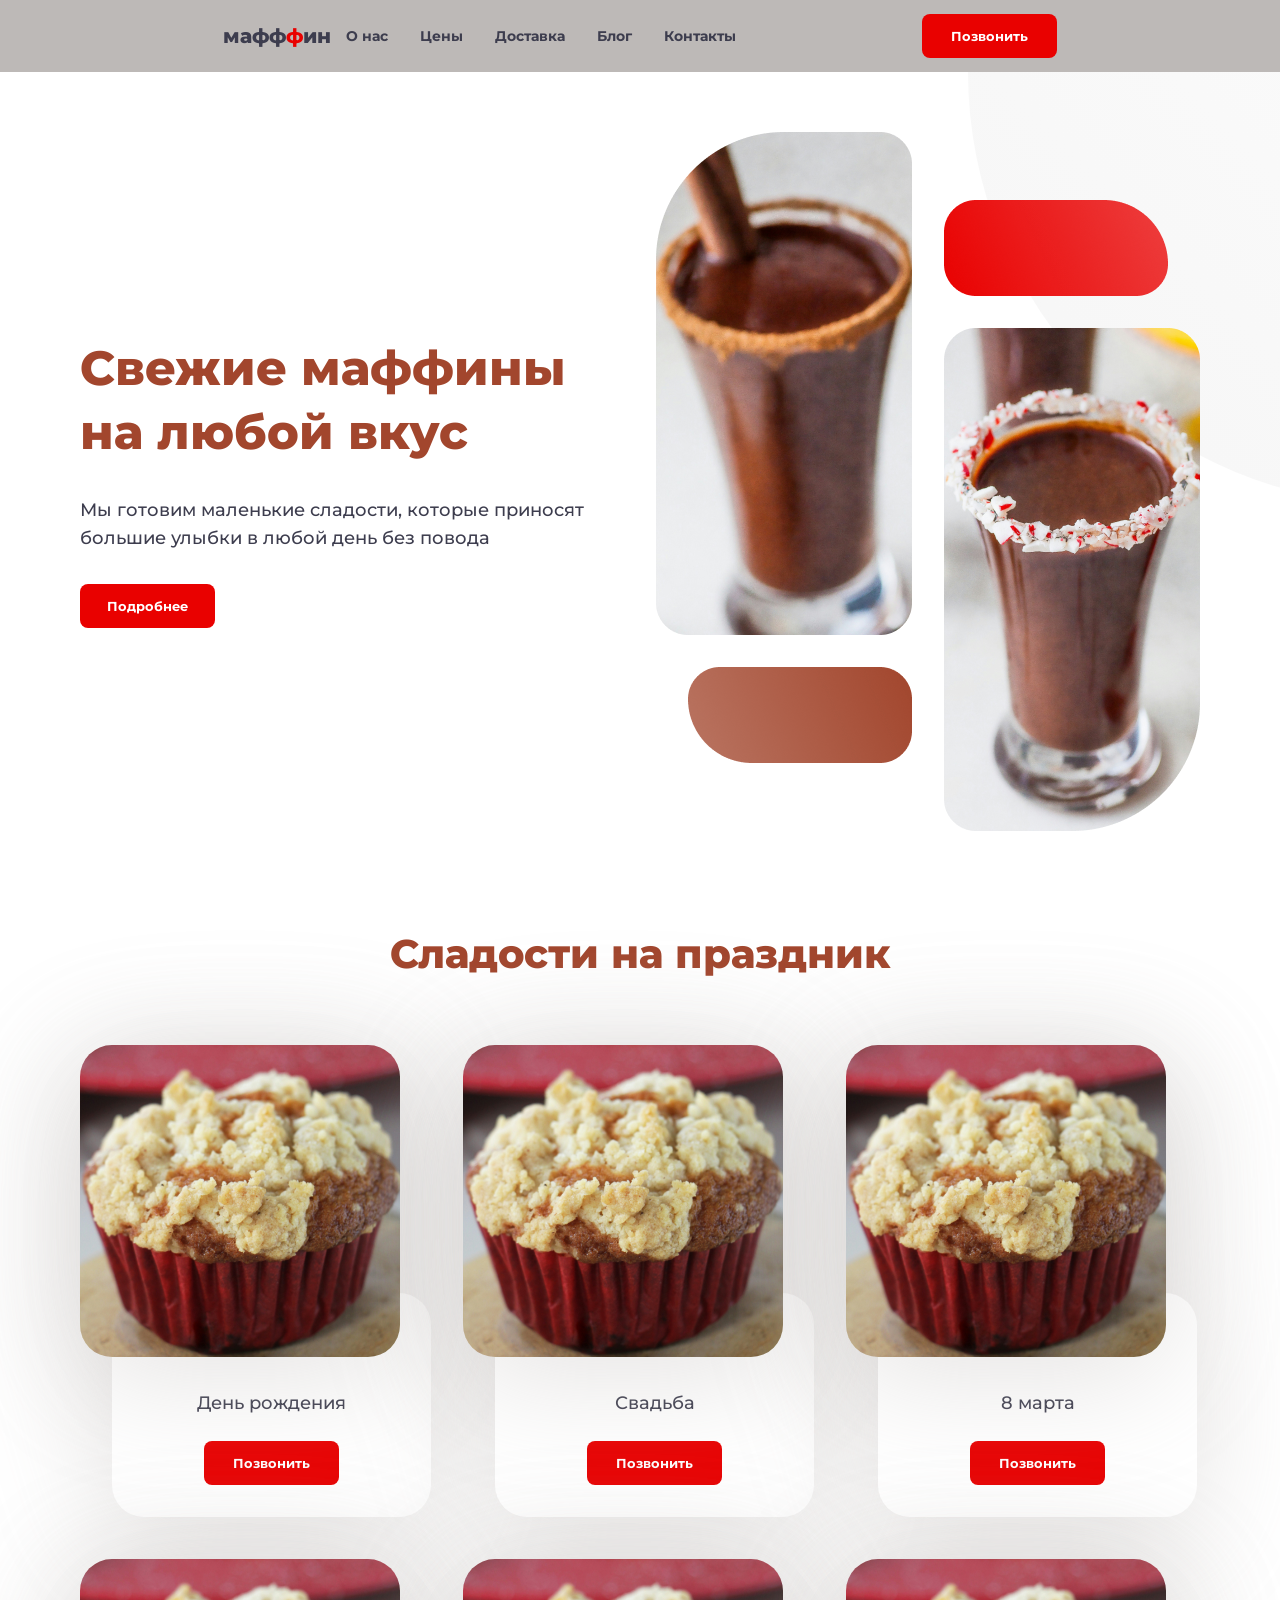
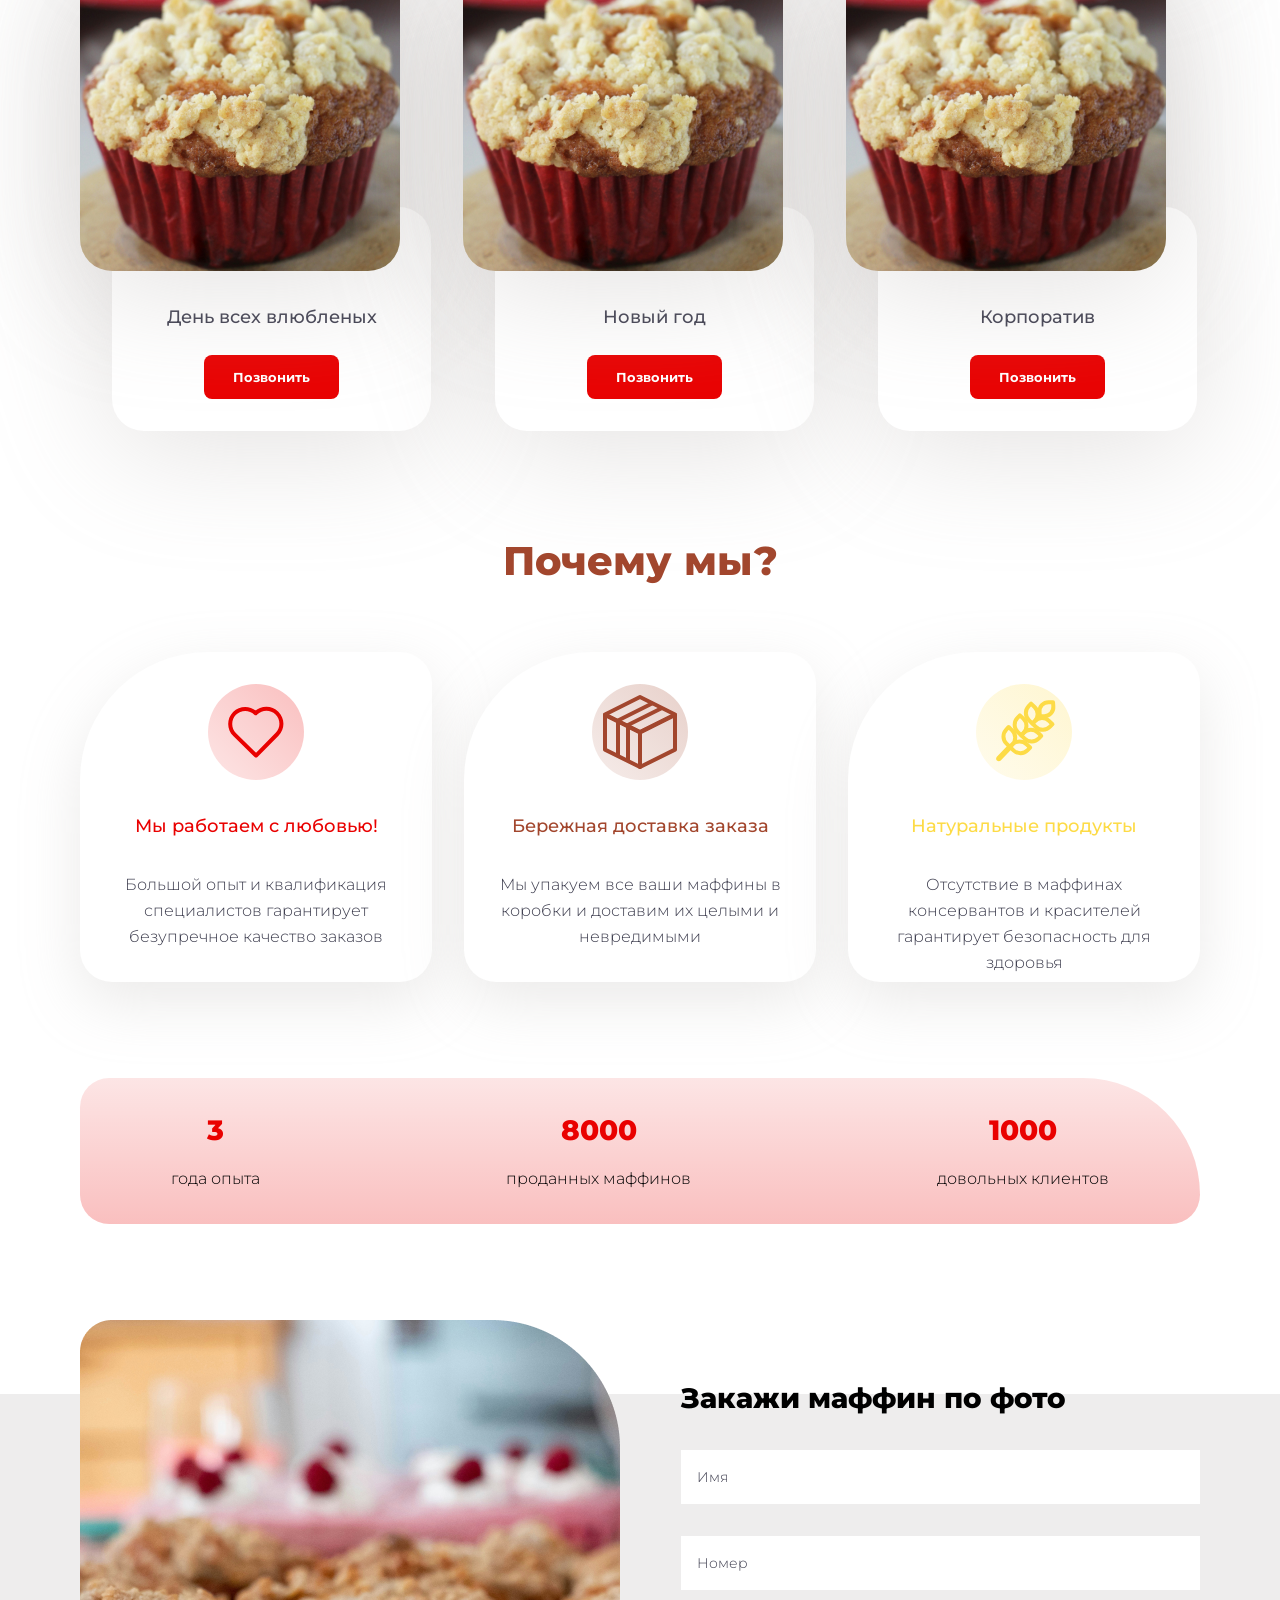
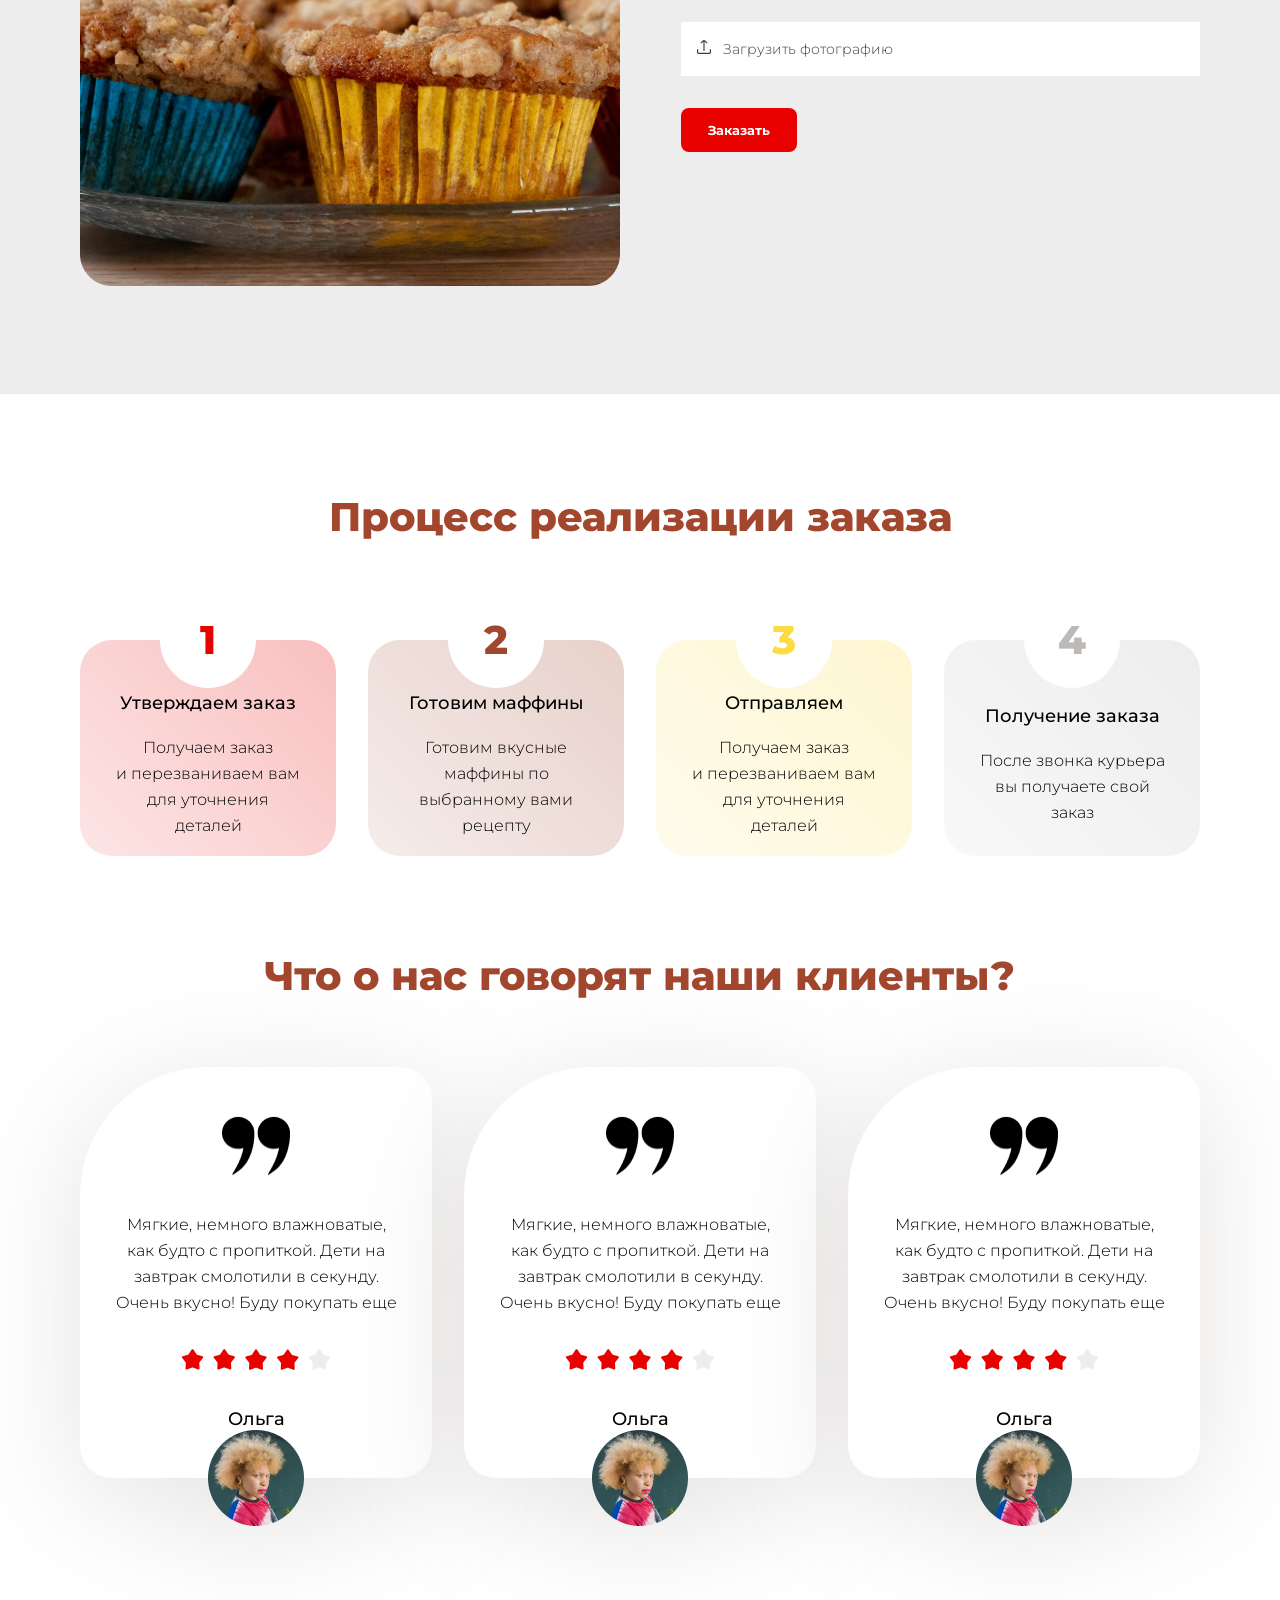
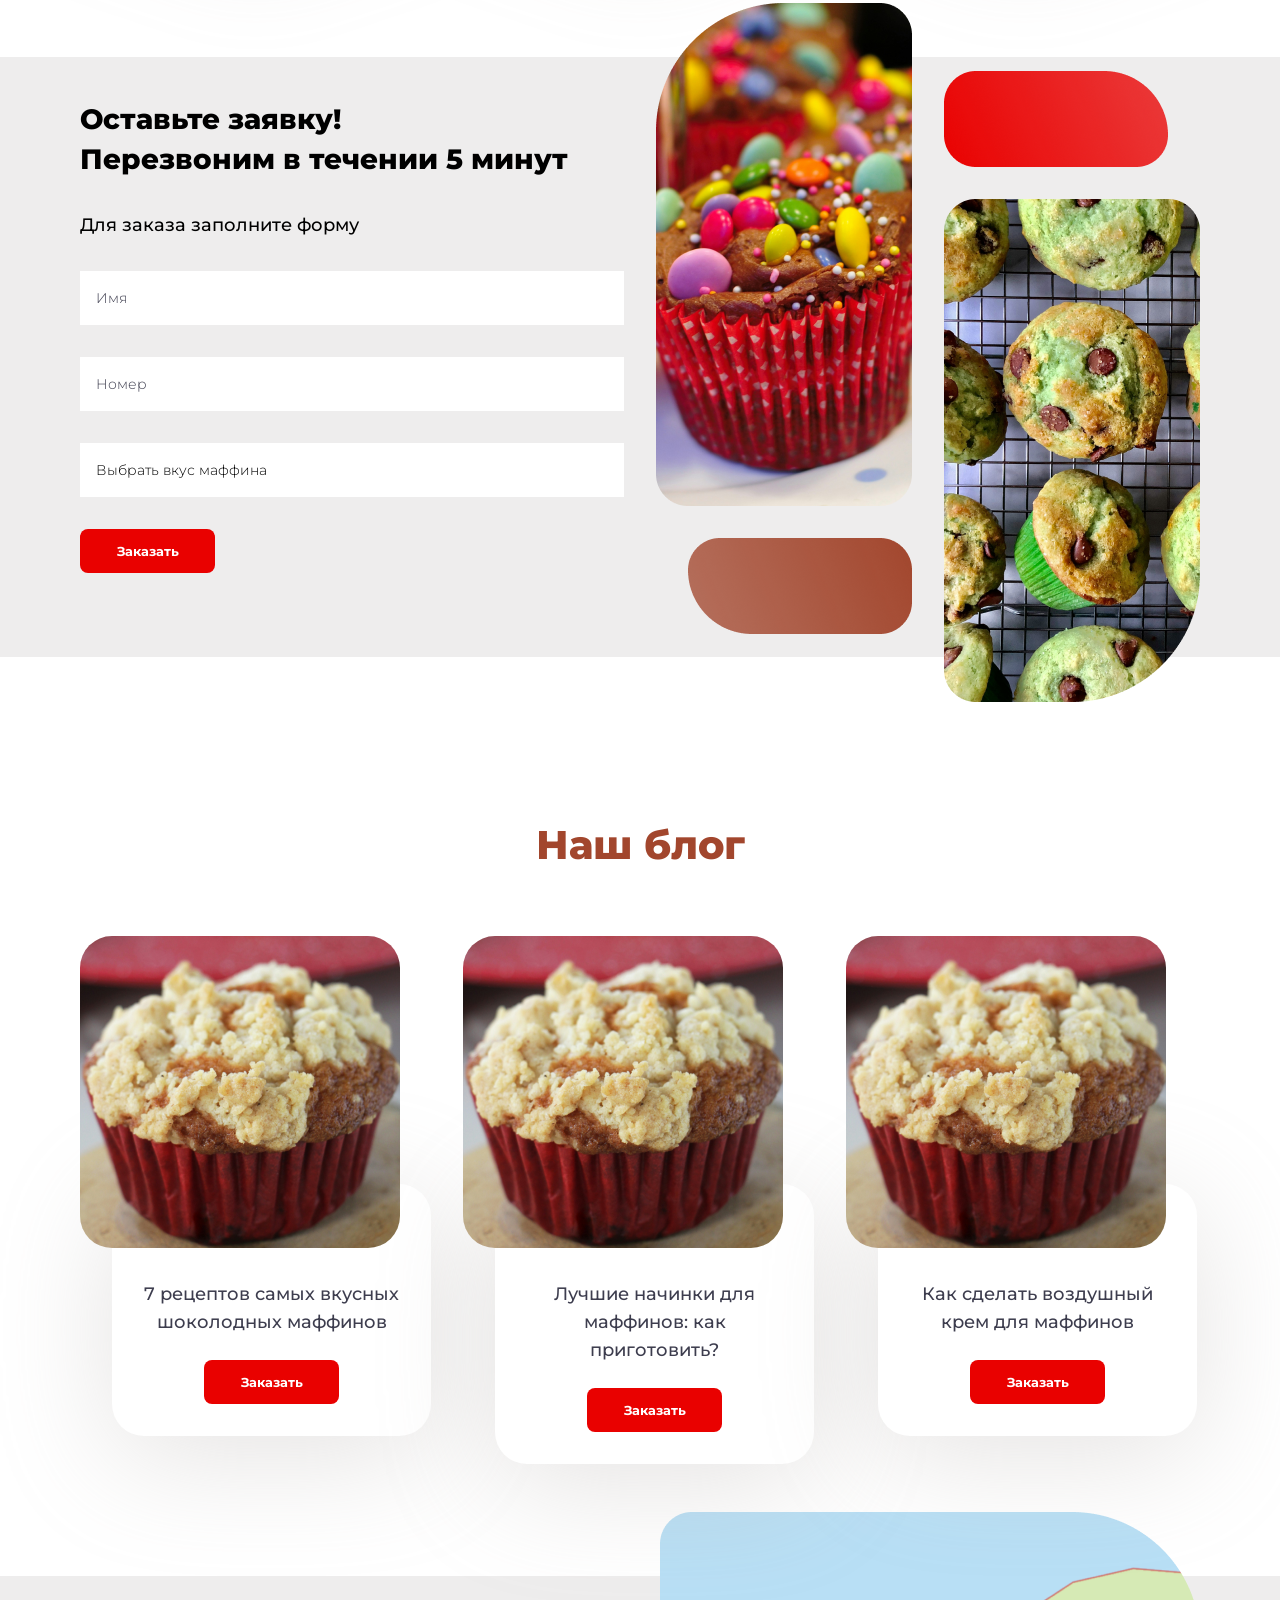
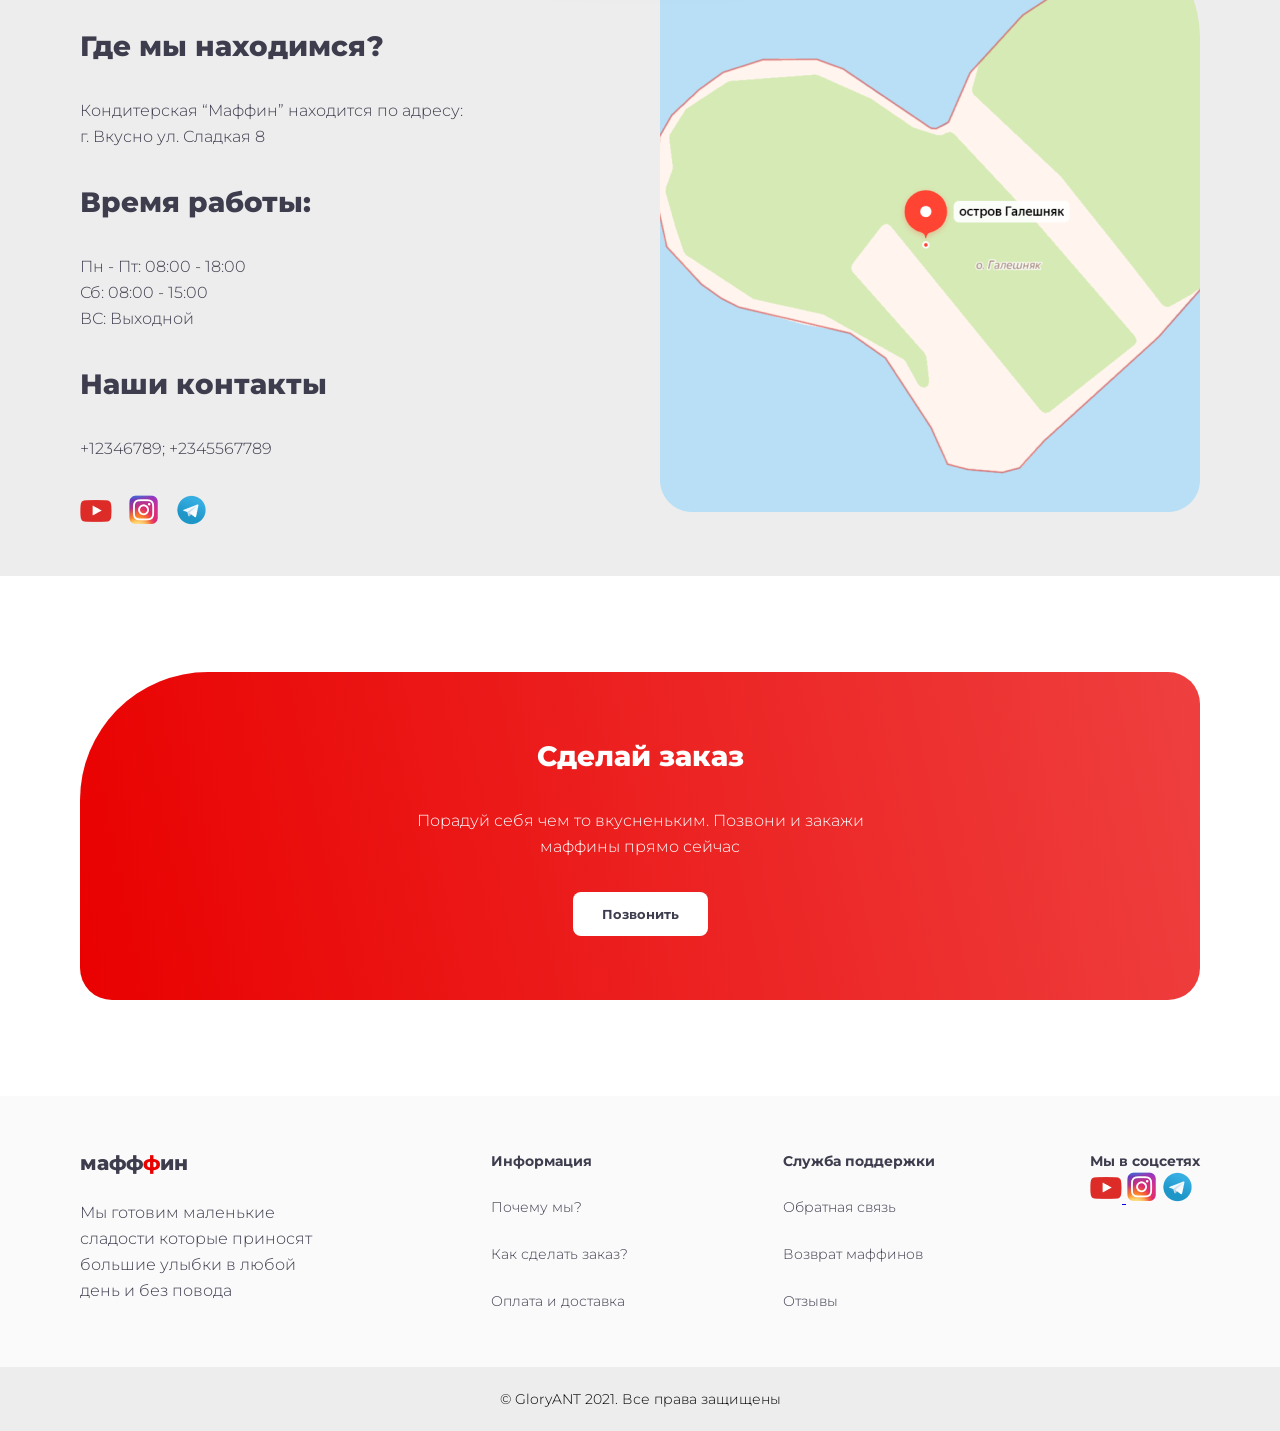
==== commit 850419d1: "Add files via upload" ====
--- a/index.html
+++ b/index.html
@@ -1,124 +1,707 @@
 <!DOCTYPE html>
 <html lang="ru">
-<head>
-    <meta charset="UTF-8">
-    <meta name="viewport" content="width=device-width, initial-scale=1.0">
-    <title>Видеосервис</title>
-    <link rel="stylesheet" href="css/style.css">
-</head>
-<body>
+  <head>
+    <meta charset="UTF-8" />
+    <meta name="viewport" content="width=device-width, initial-scale=1.0" />
+    <link rel="stylesheet" href="css/style.css" />
+    <title>Document</title>
+  </head>
+  <body>
+    <header>
+      <div class="header">
+        <div class="navig">
+          <a href="#" class="logo">
+            мафф
+            <p style="color: #e90100">ф</p>
+            ин
+          </a>
+          <nav>
+            <ul>
+              <li>О нас</li>
+              <li>Цены</li>
+              <li>Доставка</li>
+              <li>Блог</li>
+              <li>Контакты</li>
+            </ul>
+          </nav>
+        </div>
+        <button class="button">Позвонить</button>
+        <a href="#" class="menu">
+          <svg width="24" height="24" viewBox="0 0 24 24" fill="none" xmlns="http://www.w3.org/2000/svg">
+            <g clip-path="url(#clip0_0_1528)">
+            <path d="M24 4H0V6H24V4Z" fill="#374957"/>
+            <path d="M24 9H0V11H24V9Z" fill="#374957"/>
+            <path d="M24 19H0V21H24V19Z" fill="#374957"/>
+            <path d="M24 14H0V16H24V14Z" fill="#374957"/>
+            </g>
+            <defs>
+            <clipPath id="clip0_0_1528">
+            <rect width="24" height="24" fill="white"/>
+            </clipPath>
+            </defs>
+            </svg>
+        </a>
+      </div>
+    </header>
     <div class="container">
-        <header class="header">
-            <div class="header__logo">
-                <img src="img/sign.png" alt="logo">
-                <p class = "header__logo_name">Видеосервис</p>
-            </div>
-            <form class="container__search">
-                <input class="header__search_txt" type="text" placeholder="Поиск...">
-                <input class="header__search_btn" type="button" value="Найти">
-            </form>
-            <form action="">
-                <input class="header__auth" type="button" value="Войти">
-            </form>
-        </header>
-    <nav class = "menu">
-        <div><a href="indexf.html" class = "menu_ui">Фильмы</a></div>
-        <div><a href="#" class = "menu_ui">Телеканалы</a></div>
-    </nav>
-<div class="overflow">
-    <div class="channels">
-        <div class="channel">
-                <img src="img/1.png" alt="channel__img" class="channel__1">
-                <div class="channel__txt">
-                    <h3>Первый канал</h3>
-                    <div class="broadcasts">
-                            <div class="first"> 
-                                <p class="next_hour">13:00</p>
-                                <p class = "next">Новости</p>
-                            </div>
-                            <div class="first">
-                                <p class = "hours">14:00</p>
-                                <P>Давай поженимся</P>
-                            </div>
-                            <div class="first">
-                                <p class = "hours">15:00</p>
-                                <p>Другие новости</p>
-                            </div>
-                    </div>
-                </div>
-        </div>
-        <div class="channel">
-            <img src="img/2x2.png" alt="channel__img" class="channel__2x2">
-            <div class="channel__txt">
-                <h3>2x2</h3>
-                <div class="broadcasts">
-                    <div class="first"> 
-                        <p class="next_hour">13:00</p>
-                        <p class = "next">МУЛЬТ ТВ. Сезон 4, 7 серия</p>
-                    </div>
-                    <div class="first">
-                        <p class = "hours">14:00</p>
-                        <P>ПОДОЗРИТЕЛЬНАЯ СОВА. Сезон 7, 7 серия</P>
-                    </div>
-                    <div class="first">
-                        <p class = "hours">15:00</p>
-                        <p>БУРДАШЕВ. Сезон 1, 20 серия</p>
-                    </div>
-                </div>
-            </div>
-        </div>
-        <div class="channel">
-            <img src="img/rbk.png" alt="channel__img" class="channel__rbk">
-            <div class="channel__txt">
-                <h3>РБК</h3>
-                <div class="broadcasts">
-                    <div class="first"> 
-                        <p class="next_hour">13:00</p>
-                        <p class = "next">ДЕНЬ. Горючая смесь: как бороться с суррогатом на АЗС</p>
-                    </div>
-                    <div class="first">
-                        <p class = "hours">14:00</p>
-                        <P>ДЕНЬ. Главные темы</P>
-                    </div>
-                    <div class="first">
-                        <p class = "hours">15:00</p>
-                        <p>Главные новости</p>
-                    </div>
-                </div>
-            </div>
-        </div>
-        <div class="channel">
-            <img src="img/A.png" alt="channel__img" class="channel__a">
-            <div class="channel__txt">
-                <h3>РБК</h3>
-                <div class="broadcasts">
-                    <div class="first"> 
-                        <p class="next_hour">13:00</p>
-                        <p class = "next">Клиент всегда мёртв</p>
-                    </div>
-                    <div class="first">
-                        <p class = "hours">14:00</p>
-                        <P>Голодные игры: Сойка-пересмешница. Часть I</P>
-                    </div>
-                    <div class="first">
-                        <p class = "hours">15:00</p>
-                        <p>Секс в большом городе</p>
-                    </div>
-                </div>
-            </div>
-        </div>
+      <div class="hero">
+        <img src="img/viktor-forgacs-51AhxwkYyHo-unsplash 1.png" alt="background" class="background">
+        <div class="circle"></div>
+        <div class="inter">
+          <h1 class="Headline_1">Свежие маффины <br> на любой вкус</h1>
+          <h4 class="Headline_4">
+            Мы готовим маленькие сладости, которые приносят большие улыбки в
+            любой день без повода
+          </h4>
+          <button class="button">Подробнее</button>
+        </div>
+        <img src="img/Group 31.png" alt="sweets" class="muffin" />
+      </div>
+      <div class="CTA">
+        <h2 class="Headline_2">Сладости на праздник</h2>
+        <div class="cards">
+          <div class="card">
+            <img src="img/muffin.png" alt="muffin"/>
+            <div class="description">
+              <h4>День рождения</h4>
+              <button class="button">Позвонить</button>
+            </div>
+          </div>
+          <div class="card">
+            <img src="img/muffin.png" alt="muffin" />
+            <div class="description">
+              <h4>Свадьба</h4>
+              <button class="button">Позвонить</button>
+            </div>
+          </div>
+          <div class="card">
+            <img src="img/muffin.png" alt="muffin" />
+            <div class="description">
+              <h4>8 марта</h4>
+              <button class="button">Позвонить</button>
+            </div>
+          </div>
+          <div class="card">
+            <img src="img/muffin.png" alt="muffin" />
+            <div class="description">
+              <h4>День всех влюбленых</h4>
+              <button class="button">Позвонить</button>
+            </div>
+          </div>
+          <div class="card">
+            <img src="img/muffin.png" alt="muffin" />
+            <div class="description">
+              <h4>Новый год</h4>
+              <button class="button">Позвонить</button>
+            </div>
+          </div>
+          <div class="card">
+            <img src="img/muffin.png" alt="muffin" />
+            <div class="description">
+              <h4>Корпоратив</h4>
+              <button class="button">Позвонить</button>
+            </div>
+          </div>
+        </div>
+      </div>
+      <div class="Features">
+        <h2 class="Headline_2">Почему мы?</h2>
+        <div class="cards">
+          <div class="card">
+            <div class="icon">
+              <div class="circle">
+                <svg
+                  width="80"
+                  height="80"
+                  viewBox="0 0 80 80"
+                  fill="none"
+                  xmlns="http://www.w3.org/2000/svg"
+                >
+                  <g clip-path="url(#clip0_12_102)">
+                    <path
+                      d="M18.6865 42.5907L20.0893 41.1651L18.6865 42.5907ZM39.9581 63.5224L41.3618 62.0977L41.3609 62.0968L39.9581 63.5224ZM40.0605 63.6233L38.6568 65.0479C39.0347 65.4202 39.5449 65.6272 40.0753 65.6232C40.6057 65.6193 41.1129 65.4048 41.4852 65.027L40.0605 63.6233ZM61.1115 42.2583L62.5362 43.662L62.5362 43.662L61.1115 42.2583ZM60.9569 21.0525L62.3606 19.6279L60.9569 21.0525ZM39.7512 21.2118L38.3265 19.8081L38.3265 19.8081L39.7512 21.2118ZM39.7375 21.2257L38.3348 22.6512C39.1217 23.4256 40.3873 23.4158 41.1622 22.6293L39.7375 21.2257ZM39.7236 21.212L38.3208 22.6375L39.7236 21.212ZM20.0893 41.1651C14.9746 36.1322 14.9088 27.9044 19.9436 22.7878L17.0925 19.9823C10.5088 26.6728 10.5938 37.4332 17.2837 44.0162L20.0893 41.1651ZM41.3609 62.0968L20.0893 41.1651L17.2837 44.0162L38.5553 64.9479L41.3609 62.0968ZM41.4642 62.1987L41.3618 62.0977L38.5544 64.947L38.6568 65.0479L41.4642 62.1987ZM59.6869 40.8546L38.6359 62.2196L41.4852 65.027L62.5362 43.662L59.6869 40.8546ZM59.5532 22.4772C64.6646 27.5135 64.725 35.7413 59.6869 40.8546L62.5362 43.662C69.1242 36.9757 69.0462 26.2152 62.3606 19.6279L59.5532 22.4772ZM41.1758 22.6155C46.2139 17.5023 54.4418 17.4409 59.5532 22.4772L62.3606 19.6279C55.675 13.0405 44.9146 13.1218 38.3265 19.8081L41.1758 22.6155ZM41.1622 22.6293L41.1758 22.6155L38.3265 19.8081L38.3129 19.822L41.1622 22.6293ZM38.3208 22.6375L38.3348 22.6512L41.1403 19.8001L41.1264 19.7864L38.3208 22.6375ZM19.9436 22.7878C24.9784 17.6713 33.2061 17.6046 38.3208 22.6375L41.1264 19.7864C34.4365 13.2034 23.6761 13.2917 17.0925 19.9823L19.9436 22.7878Z"
+                      fill="#E90100"
+                    />
+                  </g>
+                  <defs>
+                    <clipPath id="clip0_12_102">
+                      <rect width="80" height="80" fill="white" />
+                    </clipPath>
+                  </defs>
+                </svg>
+              </div>
+            </div>
+            <h4 class="Headline_4" style="color: #e90100">
+              Мы работаем с любовью!
+            </h4>
+            <p class="body_1">
+              Большой опыт и квалификация специалистов гарантирует безупречное
+              качество заказов
+            </p>
+          </div>
+          <div class="card">
+            <div class="icon">
+              <div
+                class="circle"
+                style="
+                  background: linear-gradient(
+                    45deg,
+                    rgba(162, 70, 45, 0.1) -0.26%,
+                    rgba(162, 70, 45, 0.25) 99.74%
+                  );
+                "
+              >
+                <svg
+                  width="80"
+                  height="80"
+                  viewBox="0 0 80 80"
+                  fill="none"
+                  xmlns="http://www.w3.org/2000/svg"
+                >
+                  <path
+                    d="M5 23L40 40.3333V75L5 57.6667V23Z"
+                    stroke="#A2462D"
+                    stroke-width="4"
+                    stroke-linejoin="round"
+                  />
+                  <path
+                    d="M18 64V29"
+                    stroke="#A2462D"
+                    stroke-width="4"
+                    stroke-linejoin="round"
+                  />
+                  <path
+                    d="M28 69V34"
+                    stroke="#A2462D"
+                    stroke-width="4"
+                    stroke-linejoin="round"
+                  />
+                  <path
+                    d="M75 23L40 40.3333V75L75 57.6667V23Z"
+                    stroke="#A2462D"
+                    stroke-width="4"
+                    stroke-linejoin="round"
+                  />
+                  <path
+                    d="M40 40L5 22.5L40 5L75 22.5L40 40Z"
+                    stroke="#A2462D"
+                    stroke-width="4"
+                    stroke-linejoin="round"
+                  />
+                  <path
+                    d="M18 28.5L53 11"
+                    stroke="#A2462D"
+                    stroke-width="4"
+                    stroke-linejoin="round"
+                  />
+                  <path
+                    d="M27 33.5L62 16"
+                    stroke="#A2462D"
+                    stroke-width="4"
+                    stroke-linejoin="round"
+                  />
+                </svg>
+              </div>
+            </div>
+            <h4 class="Headline_4" style="color: #a2462d">
+              Бережная доставка заказа
+            </h4>
+            <p class="body_1">
+              Мы упакуем все ваши маффины в коробки и доставим их целыми и
+              невредимыми
+            </p>
+          </div>
+          <div class="card">
+            <div class="icon">
+              <div
+                class="circle"
+                style="
+                  background: linear-gradient(
+                    225deg,
+                    rgba(253, 219, 70, 0.25) 0%,
+                    rgba(253, 219, 70, 0.1) 100%
+                  );
+                "
+              >
+                <svg
+                  width="80"
+                  height="80"
+                  viewBox="0 0 80 80"
+                  fill="none"
+                  xmlns="http://www.w3.org/2000/svg"
+                >
+                  <path
+                    d="M47.0625 11.6465L50.5501 14.9935C54.5349 18.8176 54.6651 25.1479 50.8411 29.1327L48.4278 31.6473L44.9401 28.3003C40.9554 24.4762 40.8251 18.1459 44.6492 14.1612L47.0625 11.6465Z"
+                    stroke="#FDDB46"
+                    stroke-width="4"
+                    stroke-linejoin="round"
+                  />
+                  <path
+                    d="M35.8574 23.322L39.3451 26.669C43.3298 30.4931 43.4601 36.8234 39.636 40.8082L37.2227 43.3229L33.735 39.9758C29.7503 36.1518 29.62 29.8214 33.4441 25.8367L35.8574 23.322Z"
+                    stroke="#FDDB46"
+                    stroke-width="4"
+                    stroke-linejoin="round"
+                  />
+                  <path
+                    d="M24.6523 34.9976L28.14 38.3446C32.1247 42.1687 32.255 48.499 28.4309 52.4837L26.0176 54.9984L22.53 51.6514C18.5452 47.8273 18.415 41.497 22.2391 37.5122L24.6523 34.9976Z"
+                    stroke="#FDDB46"
+                    stroke-width="4"
+                    stroke-linejoin="round"
+                  />
+                  <path
+                    d="M68.4678 32.1887L64.9801 28.8417C60.9954 25.0176 54.6651 25.1478 50.841 29.1326L48.4277 31.6473L51.9153 34.9943C55.9001 38.8184 62.2304 38.6881 66.0545 34.7034L68.4678 32.1887Z"
+                    stroke="#FDDB46"
+                    stroke-width="4"
+                    stroke-linejoin="round"
+                  />
+                  <path
+                    d="M57.2632 43.8643L53.7755 40.5172C49.7908 36.6931 43.4605 36.8234 39.6364 40.8081L37.2231 43.3228L40.7107 46.6698C44.6955 50.4939 51.0258 50.3637 54.8499 46.3789L57.2632 43.8643Z"
+                    stroke="#FDDB46"
+                    stroke-width="4"
+                    stroke-linejoin="round"
+                  />
+                  <path
+                    d="M46.0586 55.54L42.5709 52.193C38.5862 48.3689 32.2559 48.4992 28.4318 52.4839L26.0185 54.9986L29.5062 58.3456C33.4909 62.1697 39.8212 62.0395 43.6453 58.0547L46.0586 55.54Z"
+                    stroke="#FDDB46"
+                    stroke-width="4"
+                    stroke-linejoin="round"
+                  />
+                  <path
+                    d="M69.0586 10.3271L64.8824 10.2072C59.3618 10.0487 55.1838 14.3874 55.5505 19.8981L55.8277 24.0622L60.0039 24.1821C65.5245 24.3407 69.7025 20.0019 69.3357 14.4913L69.0586 10.3271Z"
+                    stroke="#FDDB46"
+                    stroke-width="4"
+                    stroke-linejoin="round"
+                  />
+                  <path
+                    d="M23.1387 54.104L27.0306 57.839L16.7594 68.5416C15.728 69.6164 14.0207 69.6515 12.946 68.6201C11.8713 67.5887 11.8361 65.8814 12.8675 64.8067L23.1387 54.104Z"
+                    fill="#FDDB46"
+                  />
+                </svg>
+              </div>
+            </div>
+            <h4 class="Headline_4" style="color: #fddb46">
+              Натуральные продукты
+            </h4>
+            <p class="body_1">
+              Отсутствие в маффинах консервантов и красителей гарантирует
+              безопасность для здоровья
+            </p>
+          </div>
+        </div>
+      </div>
+      <div class="counters">
+        <div class="info">
+          <h3 class="Headline_3">3</h3>
+          <p class="body_1">года опыта</p>
+        </div>
+        <div class="info">
+          <h3 class="Headline_3">8000</h3>
+          <p class="body_1">проданных маффинов</p>
+        </div>
+        <div class="info">
+          <h3 class="Headline_3">1000</h3>
+          <p class="body_1">довольных клиентов</p>
+        </div>
+      </div>
     </div>
-</div>
-</div>
-<footer>
-    <div class="container_f">
-        <img src="img/image (7).png" alt="" class="logo_f">
-        <div class="footer_description1">
-            <p>426057, Россия, Удмуртская Республика, г. Ижевск, ул. Карла Маркса, 246 (ДК «Металлург»)</p>
-            <p>+7 (3412) 93-88-61, 43-29-29</p>
-            <a href="#" class = "contact">htc-cs.ru</a>
-        </div>
+    <div class="CTA__photo__background">
+      <div class="CTA__photo">
+        <img src="img/Group 35.png" alt="CTA" class="CTA__img" />
+        <div class="info">
+          <h3 class="Headline_3">Закажи маффин по фото</h3>
+          <form action="#" class="form">
+            <label for="">
+              <input type="text" class="input" placeholder="Имя" />
+            </label>
+            <input type="number" class="input" placeholder="Номер" />
+            <label class="input-file">
+              <input
+                type="file"
+                name="photo"
+                multiple
+                accept="image/*,image/jpeg"
+              />
+              <span class="input-file-btn"
+                ><svg
+                  width="14"
+                  height="14"
+                  viewBox="0 0 14 14"
+                  fill="none"
+                  xmlns="http://www.w3.org/2000/svg"
+                  class="upload"
+                >
+                  <g clip-path="url(#clip0_45_115)">
+                    <path
+                      d="M12.8333 9.33301V12.2497C12.8333 12.4044 12.7719 12.5528 12.6625 12.6621C12.5531 12.7715 12.4047 12.833 12.25 12.833H1.75C1.59529 12.833 1.44692 12.7715 1.33752 12.6621C1.22812 12.5528 1.16667 12.4044 1.16667 12.2497V9.33301H0V12.2497C0 12.7138 0.184374 13.1589 0.512563 13.4871C0.840752 13.8153 1.28587 13.9997 1.75 13.9997H12.25C12.7141 13.9997 13.1592 13.8153 13.4874 13.4871C13.8156 13.1589 14 12.7138 14 12.2497V9.33301H12.8333Z"
+                      fill="#3D3D4E"
+                    />
+                    <path
+                      d="M6.9807 -0.000237506C6.75098 -0.000870775 6.52339 0.0438374 6.31098 0.131325C6.09857 0.218812 5.90551 0.347358 5.74287 0.509596L3.45679 2.79568L4.28162 3.62051L6.40145 1.50126L6.41662 11.0831H7.58329L7.56812 1.50943L9.6792 3.62051L10.504 2.79568L8.21795 0.509596C8.05542 0.347376 7.86247 0.218836 7.65015 0.131347C7.43783 0.0438587 7.21034 -0.000857718 6.9807 -0.000237506Z"
+                      fill="#3D3D4E"
+                    />
+                  </g>
+                  <defs>
+                    <clipPath id="clip0_45_115">
+                      <rect width="14" height="14" fill="white" />
+                    </clipPath>
+                  </defs>
+                </svg>
+                Загрузить фотографию</span
+              >
+            </label>
+            <label for="">
+              <input type="submit" value="Заказать" class="button" />
+            </label>
+          </form>
+        </div>
+      </div>
     </div>
-</footer>     
-</body>
-</html>+    <div class="container">
+      <div class="process">
+        <h2 class="Headline_2">Процесс реализации заказа</h2>
+        <div class="cards">
+          <div class="card">
+            <div class="icon">
+              <h2 class="Headline_2">1</h2>
+            </div>
+            <div class="description">
+              <h4 class="Headline_4">Утверждаем заказ</h4>
+              <p class="body_1">
+                Получаем заказ <br />
+                и перезваниваем вам для уточнения деталей
+              </p>
+            </div>
+          </div>
+          <div class="card">
+            <div class="icon">
+              <h2 class="Headline_2" style="color: #a2462d">2</h2>
+            </div>
+            <div
+              class="description"
+              style="
+                background: linear-gradient(
+                  45deg,
+                  rgba(162, 70, 45, 0.1) -0.26%,
+                  rgba(162, 70, 45, 0.25) 99.74%
+                );
+              "
+            >
+              <h4 class="Headline_4">Готовим маффины</h4>
+              <p class="body_1">
+                Готовим вкусные маффины по выбранному вами рецепту
+              </p>
+            </div>
+          </div>
+          <div class="card">
+            <div class="icon">
+              <h2 class="Headline_2" style="color: #fddb46">3</h2>
+            </div>
+            <div
+              class="description"
+              style="
+                background: linear-gradient(
+                  225deg,
+                  rgba(253, 219, 70, 0.25) 0%,
+                  rgba(253, 219, 70, 0.1) 100%
+                );
+              "
+            >
+              <h4 class="Headline_4">Отправляем</h4>
+              <p class="body_1">
+                Получаем заказ <br />
+                и перезваниваем вам для уточнения деталей
+              </p>
+            </div>
+          </div>
+          <div class="card">
+            <div class="icon">
+              <h2 class="Headline_2" style="color: #bdb9b7">4</h2>
+            </div>
+            <div
+              class="description"
+              style="
+                background: linear-gradient(
+                  45deg,
+                  rgba(189, 185, 183, 0.1) -0.26%,
+                  rgba(189, 185, 183, 0.25) 99.74%
+                );
+              "
+            >
+              <h4 class="Headline_4">Получение заказа</h4>
+              <p class="body_1">После звонка курьера вы получаете свой заказ</p>
+            </div>
+          </div>
+        </div>
+      </div>
+      <div class="feedback">
+        <h2 class="Headline_2">Что о нас говорят наши клиенты?</h2>
+        <div class="feedback__cards">
+          <div class="card">
+            <img src="img/pngwing.com 1.png" alt="marks" class="marks" />
+            <p class="body_1">
+              Мягкие, немного влажноватые, как будто с пропиткой. Дети на
+              завтрак смолотили в секунду. Очень вкусно! Буду покупать еще
+            </p>
+            <svg
+              width="152"
+              height="25"
+              viewBox="0 0 152 25"
+              fill="none"
+              xmlns="http://www.w3.org/2000/svg"
+            >
+              <path
+                d="M11.7229 1.61722C12.1184 1.02104 12.9939 1.02104 13.3894 1.61722L16.5117 6.323C16.6445 6.52327 16.8451 6.66898 17.0766 6.73347L22.5169 8.24873C23.2061 8.4407 23.4767 9.27327 23.0319 9.8337L19.5213 14.2573C19.3719 14.4456 19.2953 14.6813 19.3055 14.9214L19.5455 20.5637C19.5759 21.2785 18.8677 21.7931 18.1973 21.5433L12.9053 19.5714C12.6801 19.4875 12.4322 19.4875 12.207 19.5714L6.91505 21.5433C6.24461 21.7931 5.53638 21.2785 5.56679 20.5637L5.80683 14.9214C5.81705 14.6813 5.74044 14.4456 5.59104 14.2573L2.0804 9.8337C1.63564 9.27327 1.90616 8.4407 2.59539 8.24873L8.03568 6.73347C8.26721 6.66898 8.46776 6.52327 8.60064 6.323L11.7229 1.61722Z"
+                fill="#E90100"
+              />
+              <path
+                d="M138.611 1.61722C139.006 1.02104 139.882 1.02104 140.277 1.61722L143.399 6.323C143.532 6.52327 143.733 6.66898 143.964 6.73347L149.405 8.24873C150.094 8.4407 150.364 9.27327 149.92 9.8337L146.409 14.2573C146.26 14.4456 146.183 14.6813 146.193 14.9214L146.433 20.5637C146.464 21.2785 145.755 21.7931 145.085 21.5433L139.793 19.5714C139.568 19.4875 139.32 19.4875 139.095 19.5714L133.803 21.5433C133.132 21.7931 132.424 21.2785 132.454 20.5637L132.695 14.9214C132.705 14.6813 132.628 14.4456 132.479 14.2573L128.968 9.8337C128.523 9.27327 128.794 8.4407 129.483 8.24873L134.923 6.73347C135.155 6.66898 135.355 6.52327 135.488 6.323L138.611 1.61722Z"
+                fill="#BDB9B7"
+                fill-opacity="0.25"
+              />
+              <path
+                d="M43.4448 1.61722C43.8404 1.02104 44.7158 1.02104 45.1113 1.61722L48.2336 6.323C48.3665 6.52327 48.567 6.66898 48.7985 6.73347L54.2388 8.24873C54.9281 8.4407 55.1986 9.27327 54.7538 9.8337L51.2432 14.2573C51.0938 14.4456 51.0172 14.6813 51.0274 14.9214L51.2674 20.5637C51.2978 21.2785 50.5896 21.7931 49.9192 21.5433L44.6272 19.5714C44.402 19.4875 44.1541 19.4875 43.9289 19.5714L38.637 21.5433C37.9665 21.7931 37.2583 21.2785 37.2887 20.5637L37.5288 14.9214C37.539 14.6813 37.4624 14.4456 37.313 14.2573L33.8023 9.8337C33.3576 9.27327 33.6281 8.4407 34.3173 8.24873L39.7576 6.73347C39.9891 6.66898 40.1897 6.52327 40.3226 6.323L43.4448 1.61722Z"
+                fill="#E90100"
+              />
+              <path
+                d="M75.1667 1.80276C75.5623 1.20659 76.4377 1.20658 76.8333 1.80276L79.9555 6.50855C80.0884 6.70881 80.2889 6.85453 80.5205 6.91901L85.9608 8.43427C86.65 8.62624 86.9205 9.45882 86.4758 10.0192L82.9651 14.4428C82.8157 14.6311 82.7391 14.8669 82.7493 15.107L82.9894 20.7493C83.0198 21.4641 82.3115 21.9786 81.6411 21.7288L76.3492 19.757C76.124 19.6731 75.876 19.6731 75.6508 19.757L70.3589 21.7288C69.6885 21.9786 68.9802 21.4641 69.0106 20.7493L69.2507 15.107C69.2609 14.8669 69.1843 14.6311 69.0349 14.4428L65.5242 10.0192C65.0795 9.45882 65.35 8.62624 66.0392 8.43427L71.4795 6.91901C71.7111 6.85453 71.9116 6.70881 72.0445 6.50855L75.1667 1.80276Z"
+                fill="#E90100"
+              />
+              <path
+                d="M106.889 1.89505C107.284 1.29887 108.16 1.29887 108.555 1.89505L111.677 6.60083C111.81 6.8011 112.011 6.94681 112.242 7.0113L117.683 8.52656C118.372 8.71853 118.642 9.55111 118.198 10.1115L114.687 14.5351C114.538 14.7234 114.461 14.9592 114.471 15.1993L114.711 20.8415C114.742 21.5564 114.033 22.0709 113.363 21.8211L108.071 19.8493C107.846 19.7653 107.598 19.7653 107.373 19.8493L102.081 21.8211C101.41 22.0709 100.702 21.5564 100.733 20.8415L100.973 15.1993C100.983 14.9592 100.906 14.7234 100.757 14.5351L97.2462 10.1115C96.8014 9.55111 97.0719 8.71853 97.7612 8.52656L103.201 7.0113C103.433 6.94681 103.634 6.8011 103.766 6.60083L106.889 1.89505Z"
+                fill="#E90100"
+              />
+            </svg>
+            <h4 class="Headline_4">Ольга</h4>
+            <img src="img/Ellipse 31.png" alt="profile" class="profile" />
+          </div>
+          <div class="card">
+            <img src="img/pngwing.com 1.png" alt="marks" class="marks" />
+            <p class="body_1">
+              Мягкие, немного влажноватые, как будто с пропиткой. Дети на
+              завтрак смолотили в секунду. Очень вкусно! Буду покупать еще
+            </p>
+            <svg
+              width="152"
+              height="25"
+              viewBox="0 0 152 25"
+              fill="none"
+              xmlns="http://www.w3.org/2000/svg"
+            >
+              <path
+                d="M11.7229 1.61722C12.1184 1.02104 12.9939 1.02104 13.3894 1.61722L16.5117 6.323C16.6445 6.52327 16.8451 6.66898 17.0766 6.73347L22.5169 8.24873C23.2061 8.4407 23.4767 9.27327 23.0319 9.8337L19.5213 14.2573C19.3719 14.4456 19.2953 14.6813 19.3055 14.9214L19.5455 20.5637C19.5759 21.2785 18.8677 21.7931 18.1973 21.5433L12.9053 19.5714C12.6801 19.4875 12.4322 19.4875 12.207 19.5714L6.91505 21.5433C6.24461 21.7931 5.53638 21.2785 5.56679 20.5637L5.80683 14.9214C5.81705 14.6813 5.74044 14.4456 5.59104 14.2573L2.0804 9.8337C1.63564 9.27327 1.90616 8.4407 2.59539 8.24873L8.03568 6.73347C8.26721 6.66898 8.46776 6.52327 8.60064 6.323L11.7229 1.61722Z"
+                fill="#E90100"
+              />
+              <path
+                d="M138.611 1.61722C139.006 1.02104 139.882 1.02104 140.277 1.61722L143.399 6.323C143.532 6.52327 143.733 6.66898 143.964 6.73347L149.405 8.24873C150.094 8.4407 150.364 9.27327 149.92 9.8337L146.409 14.2573C146.26 14.4456 146.183 14.6813 146.193 14.9214L146.433 20.5637C146.464 21.2785 145.755 21.7931 145.085 21.5433L139.793 19.5714C139.568 19.4875 139.32 19.4875 139.095 19.5714L133.803 21.5433C133.132 21.7931 132.424 21.2785 132.454 20.5637L132.695 14.9214C132.705 14.6813 132.628 14.4456 132.479 14.2573L128.968 9.8337C128.523 9.27327 128.794 8.4407 129.483 8.24873L134.923 6.73347C135.155 6.66898 135.355 6.52327 135.488 6.323L138.611 1.61722Z"
+                fill="#BDB9B7"
+                fill-opacity="0.25"
+              />
+              <path
+                d="M43.4448 1.61722C43.8404 1.02104 44.7158 1.02104 45.1113 1.61722L48.2336 6.323C48.3665 6.52327 48.567 6.66898 48.7985 6.73347L54.2388 8.24873C54.9281 8.4407 55.1986 9.27327 54.7538 9.8337L51.2432 14.2573C51.0938 14.4456 51.0172 14.6813 51.0274 14.9214L51.2674 20.5637C51.2978 21.2785 50.5896 21.7931 49.9192 21.5433L44.6272 19.5714C44.402 19.4875 44.1541 19.4875 43.9289 19.5714L38.637 21.5433C37.9665 21.7931 37.2583 21.2785 37.2887 20.5637L37.5288 14.9214C37.539 14.6813 37.4624 14.4456 37.313 14.2573L33.8023 9.8337C33.3576 9.27327 33.6281 8.4407 34.3173 8.24873L39.7576 6.73347C39.9891 6.66898 40.1897 6.52327 40.3226 6.323L43.4448 1.61722Z"
+                fill="#E90100"
+              />
+              <path
+                d="M75.1667 1.80276C75.5623 1.20659 76.4377 1.20658 76.8333 1.80276L79.9555 6.50855C80.0884 6.70881 80.2889 6.85453 80.5205 6.91901L85.9608 8.43427C86.65 8.62624 86.9205 9.45882 86.4758 10.0192L82.9651 14.4428C82.8157 14.6311 82.7391 14.8669 82.7493 15.107L82.9894 20.7493C83.0198 21.4641 82.3115 21.9786 81.6411 21.7288L76.3492 19.757C76.124 19.6731 75.876 19.6731 75.6508 19.757L70.3589 21.7288C69.6885 21.9786 68.9802 21.4641 69.0106 20.7493L69.2507 15.107C69.2609 14.8669 69.1843 14.6311 69.0349 14.4428L65.5242 10.0192C65.0795 9.45882 65.35 8.62624 66.0392 8.43427L71.4795 6.91901C71.7111 6.85453 71.9116 6.70881 72.0445 6.50855L75.1667 1.80276Z"
+                fill="#E90100"
+              />
+              <path
+                d="M106.889 1.89505C107.284 1.29887 108.16 1.29887 108.555 1.89505L111.677 6.60083C111.81 6.8011 112.011 6.94681 112.242 7.0113L117.683 8.52656C118.372 8.71853 118.642 9.55111 118.198 10.1115L114.687 14.5351C114.538 14.7234 114.461 14.9592 114.471 15.1993L114.711 20.8415C114.742 21.5564 114.033 22.0709 113.363 21.8211L108.071 19.8493C107.846 19.7653 107.598 19.7653 107.373 19.8493L102.081 21.8211C101.41 22.0709 100.702 21.5564 100.733 20.8415L100.973 15.1993C100.983 14.9592 100.906 14.7234 100.757 14.5351L97.2462 10.1115C96.8014 9.55111 97.0719 8.71853 97.7612 8.52656L103.201 7.0113C103.433 6.94681 103.634 6.8011 103.766 6.60083L106.889 1.89505Z"
+                fill="#E90100"
+              />
+            </svg>
+            <h4 class="Headline_4">Ольга</h4>
+            <img src="img/Ellipse 31.png" alt="profile" class="profile" />
+          </div>
+          <div class="card">
+            <img src="img/pngwing.com 1.png" alt="marks" class="marks" />
+            <p class="body_1">
+              Мягкие, немного влажноватые, как будто с пропиткой. Дети на
+              завтрак смолотили в секунду. Очень вкусно! Буду покупать еще
+            </p>
+            <svg
+              width="152"
+              height="25"
+              viewBox="0 0 152 25"
+              fill="none"
+              xmlns="http://www.w3.org/2000/svg"
+            >
+              <path
+                d="M11.7229 1.61722C12.1184 1.02104 12.9939 1.02104 13.3894 1.61722L16.5117 6.323C16.6445 6.52327 16.8451 6.66898 17.0766 6.73347L22.5169 8.24873C23.2061 8.4407 23.4767 9.27327 23.0319 9.8337L19.5213 14.2573C19.3719 14.4456 19.2953 14.6813 19.3055 14.9214L19.5455 20.5637C19.5759 21.2785 18.8677 21.7931 18.1973 21.5433L12.9053 19.5714C12.6801 19.4875 12.4322 19.4875 12.207 19.5714L6.91505 21.5433C6.24461 21.7931 5.53638 21.2785 5.56679 20.5637L5.80683 14.9214C5.81705 14.6813 5.74044 14.4456 5.59104 14.2573L2.0804 9.8337C1.63564 9.27327 1.90616 8.4407 2.59539 8.24873L8.03568 6.73347C8.26721 6.66898 8.46776 6.52327 8.60064 6.323L11.7229 1.61722Z"
+                fill="#E90100"
+              />
+              <path
+                d="M138.611 1.61722C139.006 1.02104 139.882 1.02104 140.277 1.61722L143.399 6.323C143.532 6.52327 143.733 6.66898 143.964 6.73347L149.405 8.24873C150.094 8.4407 150.364 9.27327 149.92 9.8337L146.409 14.2573C146.26 14.4456 146.183 14.6813 146.193 14.9214L146.433 20.5637C146.464 21.2785 145.755 21.7931 145.085 21.5433L139.793 19.5714C139.568 19.4875 139.32 19.4875 139.095 19.5714L133.803 21.5433C133.132 21.7931 132.424 21.2785 132.454 20.5637L132.695 14.9214C132.705 14.6813 132.628 14.4456 132.479 14.2573L128.968 9.8337C128.523 9.27327 128.794 8.4407 129.483 8.24873L134.923 6.73347C135.155 6.66898 135.355 6.52327 135.488 6.323L138.611 1.61722Z"
+                fill="#BDB9B7"
+                fill-opacity="0.25"
+              />
+              <path
+                d="M43.4448 1.61722C43.8404 1.02104 44.7158 1.02104 45.1113 1.61722L48.2336 6.323C48.3665 6.52327 48.567 6.66898 48.7985 6.73347L54.2388 8.24873C54.9281 8.4407 55.1986 9.27327 54.7538 9.8337L51.2432 14.2573C51.0938 14.4456 51.0172 14.6813 51.0274 14.9214L51.2674 20.5637C51.2978 21.2785 50.5896 21.7931 49.9192 21.5433L44.6272 19.5714C44.402 19.4875 44.1541 19.4875 43.9289 19.5714L38.637 21.5433C37.9665 21.7931 37.2583 21.2785 37.2887 20.5637L37.5288 14.9214C37.539 14.6813 37.4624 14.4456 37.313 14.2573L33.8023 9.8337C33.3576 9.27327 33.6281 8.4407 34.3173 8.24873L39.7576 6.73347C39.9891 6.66898 40.1897 6.52327 40.3226 6.323L43.4448 1.61722Z"
+                fill="#E90100"
+              />
+              <path
+                d="M75.1667 1.80276C75.5623 1.20659 76.4377 1.20658 76.8333 1.80276L79.9555 6.50855C80.0884 6.70881 80.2889 6.85453 80.5205 6.91901L85.9608 8.43427C86.65 8.62624 86.9205 9.45882 86.4758 10.0192L82.9651 14.4428C82.8157 14.6311 82.7391 14.8669 82.7493 15.107L82.9894 20.7493C83.0198 21.4641 82.3115 21.9786 81.6411 21.7288L76.3492 19.757C76.124 19.6731 75.876 19.6731 75.6508 19.757L70.3589 21.7288C69.6885 21.9786 68.9802 21.4641 69.0106 20.7493L69.2507 15.107C69.2609 14.8669 69.1843 14.6311 69.0349 14.4428L65.5242 10.0192C65.0795 9.45882 65.35 8.62624 66.0392 8.43427L71.4795 6.91901C71.7111 6.85453 71.9116 6.70881 72.0445 6.50855L75.1667 1.80276Z"
+                fill="#E90100"
+              />
+              <path
+                d="M106.889 1.89505C107.284 1.29887 108.16 1.29887 108.555 1.89505L111.677 6.60083C111.81 6.8011 112.011 6.94681 112.242 7.0113L117.683 8.52656C118.372 8.71853 118.642 9.55111 118.198 10.1115L114.687 14.5351C114.538 14.7234 114.461 14.9592 114.471 15.1993L114.711 20.8415C114.742 21.5564 114.033 22.0709 113.363 21.8211L108.071 19.8493C107.846 19.7653 107.598 19.7653 107.373 19.8493L102.081 21.8211C101.41 22.0709 100.702 21.5564 100.733 20.8415L100.973 15.1993C100.983 14.9592 100.906 14.7234 100.757 14.5351L97.2462 10.1115C96.8014 9.55111 97.0719 8.71853 97.7612 8.52656L103.201 7.0113C103.433 6.94681 103.634 6.8011 103.766 6.60083L106.889 1.89505Z"
+                fill="#E90100"
+              />
+            </svg>
+            <h4 class="Headline_4">Ольга</h4>
+            <img src="img/Ellipse 31.png" alt="profile" class="profile" />
+          </div>
+        </div>
+      </div>
+    </div>
+    <div class="CTA__photo__background2">
+      <div class="CTA__photo__choose">
+        <div class="application">
+          <h3 class="Headline_3">
+            Оставьте заявку! <br />Перезвоним в течении 5 минут
+          </h3>
+          <h4 class="Headline_4">Для заказа заполните форму</h4>
+          <form action="#" class="form">
+            <label for="">
+              <input type="text" class="input" placeholder="Имя" />
+            </label>
+            <input type="number" class="input" placeholder="Номер" />
+            <label class="input-file">
+              <select class="select">
+                <option selected disabled>Выбрать вкус маффина</option>
+                <option>Вишня</option>
+                <option>Малина</option>
+                <option>Клубника</option>
+                <option>Дыня</option>
+              </select>
+            </label>
+            <label for="">
+              <input type="submit" value="Заказать" class="button" />
+            </label>
+          </form>
+        </div>
+        <img src="img/Group 11.png" alt="sweets" class="sweets" />
+      </div>
+    </div>
+    <div class="container">
+      <div class="blog">
+        <h2 class="Headline_2">Наш блог</h2>
+        <div class="cards">
+          <div class="card">
+            <img src="img/muffin.png" alt="muffin" />
+            <div class="description">
+              <h4 class="Headline_4">
+                7 рецептов самых вкусных шоколодных маффинов
+              </h4>
+              <button class="button">Заказать</button>
+            </div>
+          </div>
+          <div class="card">
+            <img src="img/muffin.png" alt="muffin" />
+            <div class="description">
+              <h4 class="Headline_4">
+                Лучшие начинки для маффинов: как приготовить?
+              </h4>
+              <button class="button">Заказать</button>
+            </div>
+          </div>
+          <div class="card">
+            <img src="img/muffin.png" alt="muffin" />
+            <div class="description">
+              <h4 class="Headline_4">
+                Как сделать воздушный крем для маффинов
+              </h4>
+              <button class="button">Заказать</button>
+            </div>
+          </div>
+        </div>
+      </div>
+    </div>
+    <div class="contacts__background">
+      <div class="contacts">
+        <div class="info">
+          <h3 class="Headline_3">Где мы находимся?</h3>
+          <p class="body_1">
+            Кондитерская “Маффин” находится по адресу: <br />
+            г. Вкусно ул. Сладкая 8
+          </p>
+          <h3 class="Headline_3">Время работы:</h3>
+          <p class="body_1">
+            Пн - Пт: 08:00 - 18:00 <br />
+            Сб: 08:00 - 15:00 <br />
+            ВС: Выходной
+          </p>
+          <h3 class="Headline_3">Наши контакты</h3>
+          <p class="body_1">+12346789; +2345567789</p>
+          <div class="social">
+            <a href="#"
+              ><img src="img/pngwing.com (1) 1.png" alt="youtube" />
+            </a>
+            <a href="#"> <img src="img/pngwing.com (2) 1.png" alt="inst" /></a>
+            <a href="#"> <img src="img/pngwing.com (3) 1.png" alt="tg" /></a>
+          </div>
+        </div>
+        <img src="img/image.png" alt="map" class="map" />
+      </div>
+    </div>
+    <div class="container">
+      <div class="order">
+        <h3 class="Headline_3">Сделай заказ</h3>
+        <p class="body_1">
+          Порадуй себя чем то вкусненьким. Позвони и закажи маффины прямо сейчас
+        </p>
+        <button class="button">Позвонить</button>
+      </div>
+    </div>
+    <footer>
+      <div class="footer">
+        <div class="container">
+          <div class="footer__info">
+            <div class="info">
+              <a href="#" class="logo">
+                мафф
+                <p style="color: #e90100">ф</p>
+                ин
+              </a>
+              <p class="body_1">
+                Мы готовим маленькие сладости
+                которые приносят большие
+                улыбки в любой день и без повода
+              </p>
+            </div>
+            <div class="info">
+              <p class="label">Информация</p>
+              <a href="#" class="body_2">Почему мы?</a>
+              <a href="#" class="body_2">Как сделать заказ?</a>
+              <a href="#" class="body_2">Оплата и доставка</a>
+            </div>
+            <div class="info">
+              <p class="label">Служба поддержки</p>
+              <a href="#" class="body_2">Обратная связь</a>
+              <a href="#" class="body_2">Возврат маффинов</a>
+              <a href="#" class="body_2">Отзывы</a>
+            </div>
+            <div class="social_media">
+              <p class="label">Мы в соцсетях</p>
+              <a href="#"
+                ><img src="img/pngwing.com (1) 1.png" alt="youtube" />
+              </a>
+              <a href="#">
+                <img src="img/pngwing.com (2) 1.png" alt="inst"
+              /></a>
+              <a href="#"> <img src="img/pngwing.com (3) 1.png" alt="tg" /></a>
+            </div>
+          </div>
+        </div>
+      </div>
+      <div class="footer__under">
+        <p class="body_2">© GloryANT 2021. Все права защищены</p>
+      </div>
+    </footer>
+  </body>
+  <!-- <script>
+  //   $.each($('*'), function() { 
+  //   if ($(this).width() > $('body').width()) 
+  //   { console.log($(this).get(0)); } }).length;
+  //   console.log($('body').width());
+  // </script> -->
+</html>
--- a/css/style.css
+++ b/css/style.css
@@ -1,385 +1,1099 @@
-*{
+* {
+  margin: 0;
+  padding: 0;
+}
+
+@font-face {
+  font-family: "Headline";
+  src: url(../fonts/Montserrat-ExtraBold.ttf);
+}
+
+@font-face {
+  font-family: "Headline-Medium";
+  src: url(../fonts/Montserrat-Medium.ttf);
+}
+
+@font-face {
+  font-family: "Label";
+  src: url(../fonts/Montserrat-Bold.ttf);
+}
+
+@font-face {
+  font-family: "Body";
+  src: url(../fonts/Montserrat-Light.ttf);
+}
+
+.Headline_1 {
+  font-family: "Headline";
+  font-weight: 800;
+  font-size: 48px;
+  line-height: 64px;
+}
+
+.Headline_2 {
+  font-family: "Headline";
+  font-weight: 800;
+  font-size: 40px;
+  line-height: 54px;
+}
+
+.Headline_3 {
+  font-family: "Headline";
+  font-weight: 800;
+  font-size: 28px;
+  line-height: 40px;
+  /* text-align: center; */
+}
+
+.Headline_4 {
+  font-family: "Headline-medium";
+  font-weight: 500;
+  font-size: 18px;
+  line-height: 28px;
+}
+
+.body_1 {
+  font-family: "Body";
+  font-weight: 300;
+  font-size: 16px;
+  line-height: 26px;
+}
+
+.body_2 {
+  font-family: "Body";
+  font-weight: 300;
+  font-size: 14px;
+  line-height: 22px;
+}
+
+.label {
+  font-family: "Label";
+  font-weight: 700;
+  font-size: 14px;
+  line-height: 20px;
+}
+
+.button {
+  font-family: "Label";
+  padding: 8px 18px;
+  width: 135px;
+  height: 44px;
+  background: #e90100;
+  border-radius: 8px;
+  border: none;
+  color: #fff;
+  font-weight: 700;
+  font-size: 13px;
+  line-height: 20px;
+  cursor: pointer;
+  display: flex;
+  justify-content: center;
+  align-items: center;
+  padding: 12px 24px;
+}
+
+@media (hover:hover) {
+  .button:hover {
+    background-color: #fddb46;
+  }
+}
+@media (hover:none) {
+  .button:active{
+    background-color: #fddb46;
+  }
+}
+
+.menu {
+  display: none;
+}
+
+.header {
+  font-family: "Label";
+  font-size: 14px;
+  line-height: 20px;
+  font-weight: 700;
+  width: 100%;
+  height: 72px;
+  background-color: #bdb9b7;
+  display: flex;
+  flex-wrap: wrap;
+  flex-direction: row;
+  align-items: center;
+  align-content: center;
+  justify-content: space-around;
+  padding: 0 130px;
+  box-sizing: border-box;
+}
+
+.navig {
+  display: flex;
+}
+
+.logo {
+  display: flex;
+  font-family: "Headline";
+  font-size: 20px;
+  text-decoration: none;
+  color: #3d3d4e;
+  margin-right: 15px;
+}
+
+.header nav ul {
+  display: flex;
+  list-style-type: none;
+  color: #3d3d4e;
+  gap: 32px;
+}
+
+.container {
+  width: 1120px;
+  margin: 0 auto;
+}
+
+.hero {
+  margin-top: 60px;
+  display: flex;
+  align-items: center;
+}
+
+.hero .background{
+  display: none;
+}
+
+.hero .circle {
+  z-index: -1;
+  border-radius: 100%;
+  position: absolute;
+  width: 866px;
+  height: 866px;
+  background-color: #e90100;
+  background: linear-gradient(
+    45deg,
+    rgba(217, 217, 217, 0.25) 0%,
+    rgba(115, 115, 115, 0) 100%
+  );
+  left: 968px;
+  top: -361px;
+}
+
+.inter {
+  display: flex;
+  flex-direction: column;
+  gap: 32px;
+  margin-right: 32px;
+}
+
+.hero .Headline_1 {
+  color: #a2462d;
+}
+
+.hero .Headline_4 {
+  color: #3d3d4e;
+}
+
+.CTA {
+  margin-top: 96px;
+}
+
+.CTA h2 {
+  display: flex;
+  color: #a2462d;
+  justify-content: center;
+}
+
+.CTA .cards {
+  display: flex;
+  flex-wrap: wrap;
+  gap: 64px;
+}
+
+.CTA .card {
+  margin-top: 64px;
+  margin-bottom: 162px;
+  filter: drop-shadow(0px 20px 60px rgba(189, 185, 183, 0.4));
+}
+
+.CTA .card img {
+  border-radius: 32px;
+  width: 320px;
+  height: 312px;
+  position: absolute;
+  z-index: 2;
+  filter: drop-shadow(0px 20px 60px rgba(189, 185, 183, 0.4));
+}
+
+.CTA .card .description {
+  box-sizing: border-box;
+  position: relative;
+  z-index: 1;
+  width: 319px;
+  height: 224px;
+  background-color: #fff;
+  display: flex;
+  padding: 96px 32px 100px;
+  border-radius: 32px;
+  left: 32px;
+  top: 248px;
+  flex-direction: column;
+  align-items: center;
+}
+
+.CTA .card .description h4 {
+  font-family: "Headline-Medium";
+  font-weight: 500;
+  font-size: 18px;
+  line-height: 28px;
+  text-align: center;
+  color: #3d3d4e;
+  margin-bottom: 24px;
+}
+
+.Features {
+  margin-top: 189px;
+  margin-bottom: 96px;
+}
+
+.Features .Headline_2 {
+  display: flex;
+  color: #a2462d;
+  justify-content: center;
+  margin-bottom: 64px;
+}
+
+.Features .card {
+  box-sizing: border-box;
+  width: 352px;
+  height: 330px;
+  display: flex;
+  flex-direction: column;
+  align-items: center;
+  padding: 32px;
+  gap: 32px;
+  background: #ffffff;
+  box-shadow: 0px 20px 60px rgba(189, 185, 183, 0.3);
+  border-radius: 128px 32px 32px 32px;
+}
+
+.Features .circle {
+  display: flex;
+  width: 96px;
+  height: 96px;
+  border-radius: 100%;
+  background: linear-gradient(
+    45deg,
+    rgba(233, 1, 0, 0.1) -0.26%,
+    rgba(233, 1, 0, 0.25) 99.74%
+  );
+  align-items: center;
+  justify-content: center;
+}
+
+.Features .cards {
+  display: flex;
+  gap: 32px;
+  flex-wrap: nowrap;
+}
+
+.Features .card .body_1 {
+  text-align: center;
+  color: #3d3d4e;
+}
+
+.counters {
+  display: flex;
+  width: 1120px;
+  height: 146px;
+  background: linear-gradient(
+    180deg,
+    rgba(233, 1, 0, 0.1) 0%,
+    rgba(233, 1, 0, 0.25) 100%
+  );
+  border-radius: 32px 128px 32px 32px;
+  align-items: center;
+  justify-content: center;
+  gap: 246px;
+}
+
+.counters .Headline_3 {
+  color: #e90100;
+  text-align: center;
+}
+
+.counters .info {
+  display: flex;
+  flex-direction: column;
+  gap: 16px;
+}
+
+.CTA__photo__background {
+  background: rgba(189, 185, 183, 0.25);
+  margin-top: calc(96px + 74px);
+  height: 600px;
+  width: 100%;
+  margin-bottom: 96px;
+}
+
+.CTA__photo {
+  width: 1120px;
+  margin: 0 auto;
+  display: flex;
+  gap: 61px;
+}
+
+.CTA__img {
+  position: relative;
+  top: -74px;
+  width: 540px;
+  height: 566px;
+}
+
+.CTA__photo .info {
+  position: relative;
+  top: -16px;
+  display: flex;
+  flex-direction: column;
+  gap: 32px;
+  align-items: flex-start;
+}
+
+.form {
+  display: flex;
+  flex-direction: column;
+  gap: 32px;
+}
+
+.input {
+  box-sizing: border-box;
+  padding-left: 16px;
+  width: 519px;
+  height: 54px;
+  border: none;
+}
+
+.input::placeholder {
+  font-family: "body";
+  margin-left: 16px;
+  font-weight: 300;
+  font-size: 14px;
+  line-height: 22px;
+  color: #3d3d4e;
+}
+
+.input-file {
+  width: 519px;
+  height: 54px;
+}
+
+.input-file .input-file-btn {
+  box-sizing: border-box;
+  width: 519px;
+  height: 54px;
+  position: relative;
+  display: inline-block;
+  cursor: pointer;
+  outline: none;
+  font-family: "body";
+  font-weight: 300;
+  font-size: 14px;
+  line-height: 22px;
+  color: #3d3d4e;
+  background-color: #ffffff;
+  padding: 16px 0 16px 16px;
+  border: none;
+  margin: 0;
+}
+.input-file input[type="file"] {
+  position: absolute;
+  z-index: -1;
+  opacity: 0;
+  display: flex;
+  width: 0;
+  height: 0;
+}
+
+.input-file input[type="file"]:disabled + span {
+  background-color: #eee;
+}
+.upload {
+  margin-right: 8px;
+}
+
+.process {
+  margin-bottom: 45px;
+}
+
+.CTA__photo .button {
+  width: 116px;
+}
+
+.process .Headline_2 {
+  color: #a2462d;
+  text-align: center;
+  margin-bottom: 96px;
+}
+
+.process .cards {
+  display: flex;
+  gap: 32px;
+}
+
+.process .card {
+  display: flex;
+  box-sizing: border-box;
+  width: 256px;
+  height: 264px;
+  justify-content: center;
+}
+
+.process .icon {
+  top: -48px;
+  display: flex;
+  width: 96px;
+  height: 96px;
+  border-radius: 100%;
+  background: #ffffff;
+  position: relative;
+  align-items: center;
+  justify-content: center;
+}
+
+.process .icon .Headline_2 {
+  color: #e90100;
+  margin-bottom: 0;
+}
+
+.process .description {
+  z-index: -1;
+  position: absolute;
+  box-sizing: border-box;
+  padding: 64px 32px 32px;
+  width: 256px;
+  height: 216px;
+  display: flex;
+  flex-direction: column;
+  justify-content: center;
+  align-items: center;
+  gap: 18px;
+  background: linear-gradient(
+    45deg,
+    rgba(233, 1, 0, 0.1) -0.26%,
+    rgba(233, 1, 0, 0.25) 99.74%
+  );
+  border-radius: 32px;
+}
+
+.process .description .body_1 {
+  width: 190px;
+  text-align: center;
+}
+
+.feedback .Headline_2 {
+  margin-bottom: 64px;
+  text-align: center;
+  color: #a2462d;
+}
+
+.feedback .feedback__cards {
+  display: flex;
+  gap: 32px;
+}
+
+.feedback .card {
+  box-sizing: border-box;
+  width: 352px;
+  height: 411px;
+  display: flex;
+  flex-direction: column;
+  justify-content: center;
+  align-items: center;
+  padding: 32px;
+  gap: 32px;
+  background: #ffffff;
+  border-radius: 128px 32px 32px 32px;
+  filter: drop-shadow(0px 20px 60px rgba(189, 185, 183, 0.4));
+  text-align: center;
+}
+
+.feedback .marks {
+  width: 68px;
+  height: 68px;
+}
+
+.feedback .profile {
+  width: 96px;
+  height: 96px;
+  position: absolute;
+  top: 363px;
+}
+
+.CTA__photo__choose {
+  display: flex;
+  gap: 32px;
+  width: 1120px;
+  margin: 0 auto;
+}
+
+.sweets {
+  position: relative;
+  top: -54px;
+}
+
+.CTA__photo__background2 {
+  background: rgba(189, 185, 183, 0.25);
+  margin-top: 179px;
+  height: 600px;
+  width: 100%;
+  margin-bottom: calc(116px + 45px);
+}
+
+.CTA__photo__choose .application {
+  margin-top: 42px;
+  display: flex;
+  flex-direction: column;
+  gap: 32px;
+}
+
+.CTA__photo__choose .input {
+  width: 544px;
+}
+
+.CTA__photo__choose .select {
+  padding-left: 16px;
+  font-size: 16px;
+  font-family: "Body";
+  font-weight: 300;
+  font-size: 14px;
+  line-height: 22px;
+  width: 544px;
+  height: 54px;
+  box-sizing: border-box;
+  margin: 0;
+  border: none;
+  -moz-appearance: none;
+  -webkit-appearance: none;
+  appearance: none;
+  background-color: #fff;
+}
+
+.blog .Headline_2 {
+  color: #a2462d;
+  text-align: center;
+  margin-bottom: 64px;
+}
+
+.blog .cards {
+  display: flex;
+  gap: 64px;
+}
+
+.blog .card img {
+  border-radius: 32px;
+  width: 320px;
+  height: 312px;
+  position: absolute;
+  z-index: 2;
+}
+
+.blog .card .description {
+  box-sizing: border-box;
+  position: relative;
+  z-index: 1;
+  width: 319px;
+  background-color: #fff;
+  display: flex;
+  padding: 96px 32px 32px;
+  border-radius: 32px;
+  filter: drop-shadow(0px 20px 60px rgba(189, 185, 183, 0.4));
+  left: 32px;
+  top: 248px;
+  flex-direction: column;
+  align-items: center;
+}
+
+.blog .Headline_4 {
+  text-align: center;
+  margin-bottom: 24px;
+  color: #3d3d4e;
+}
+
+.contacts__background {
+  background: rgba(189, 185, 183, 0.25);
+  margin-top: 360px;
+  height: 600px;
+  width: 100%;
+  margin-bottom: 96px;
+}
+
+.contacts {
+  width: 1120px;
+  margin: 0 auto;
+  display: flex;
+  justify-content: space-between;
+}
+
+.contacts .Headline_3 {
+  color: #3d3d4e;
+}
+
+.contacts .body_1 {
+  color: #3d3d4e;
+}
+
+.contacts .info {
+  padding-top: 50px;
+  display: flex;
+  flex-direction: column;
+  gap: 32px;
+}
+
+.contacts .social {
+  display: flex;
+  gap: 16px;
+}
+
+.contacts .map {
+  position: relative;
+  top: -64px;
+}
+
+.order {
+  display: flex;
+  flex-direction: column;
+  justify-content: center;
+  align-items: center;
+  padding: 64px 328px;
+  gap: 32px;
+  background: linear-gradient(
+    78.64deg,
+    #e90100 0%,
+    rgba(233, 1, 0, 0.75) 101.57%
+  );
+  border-radius: 128px 32px 32px 32px;
+}
+
+.order .Headline_3 {
+  color: #ffffff;
+}
+
+.order .body_1 {
+  color: #ffffff;
+  text-align: center;
+}
+
+.order .button {
+  background-color: #ffffff;
+  color: #3d3d4e;
+}
+
+@media (hover:hover) {
+  .order .button:active{
+    background-color: #fddb46;
+  }
+}
+
+@media (hover:none) {
+  .order .button:hover{
+    background-color: #fddb46;
+  }
+}
+
+.footer {
+  display: flex;
+  align-items: center;
+  margin-top: 96px;
+  width: 100%;
+  height: 271px;
+  background: rgba(233, 234, 235, 0.25);
+}
+
+.footer .body_1{
+  width: 256px;
+}
+
+.footer__info {
+  display: flex;
+  justify-content: space-between;
+  color: #3d3d4e;
+}
+
+.footer .info {
+  display: flex;
+  flex-direction: column;
+  gap: 25px;
+}
+
+.footer__info .body_2 {
+  text-decoration: none;
+  display: flex;
+  flex-direction: column;
+  color: #3d3d4e;
+}
+
+.footer__under {
+  display: flex;
+  width: 100%;
+  height: 64px;
+  background: rgba(189, 185, 183, 0.25);
+  align-items: center;
+  justify-content: center;
+}
+
+@media (width <= 390px) {
+  .Headline_1 {
+    font-family: "Headline";
+    font-weight: 800;
+    font-size: 32px;
+    line-height: 48px;
+  }
+
+  .Headline_2 {
+    font-family: "Headline";
+    font-weight: 800;
+    font-size: 28px;
+    line-height: 40px;
+  }
+
+  .Headline_3 {
+    font-family: "Headline";
+    font-weight: 800;
+    font-size: 22px;
+    line-height: 28px;
+  }
+
+  .Headline_4 {
+    font-family: "Headline-medium";
+    font-weight: 500;
+    font-size: 13px;
+    line-height: 18px;
+  }
+
+  .body_1 {
+    font-family: "Body";
+    font-weight: 300;
+    font-size: 13px;
+    line-height: 26px;
+  }
+
+  .body_2 {
+    font-family: "Body";
+    font-weight: 300;
+    font-size: 14px;
+    line-height: 22px;
+  }
+
+  .label {
+    font-family: "Label";
+    font-weight: 700;
+    font-size: 14px;
+    line-height: 20px;
+  }
+
+  .button {
+    font-weight: 700;
+    font-size: 13px;
+    line-height: 20px;
+    padding: 12px 24px;
+    width: 96px;
+    height: 32px;
+  }
+
+  .header {
+    height: 60px;
+    font-size: 13px;
+    background-color: rgba(189, 185, 183, 0.6);
+    padding: 0 10px;
+  }
+
+  .logo {
+    font-size: 18px;
+    display: flex;
+  }
+
+  .navig nav {
+    display: none;
+  }
+
+  .menu {
+    display: contents;
+  }
+
+  .container {
+    width: 360px;
+  }
+
+  .hero .Headline_4 {
+    color: #e9eaeb;
+  }
+
+  .hero .Headline_1 {
+    color: #e9eaeb;
+  }
+
+  .hero {
     margin: 0;
-    padding: 0;
-}
-@font-face {
-    font-family: Rubik-Medium;
-    src: url(../fonts/Rubik-Medium.ttf);
-}
-@font-face {
-    font-family: Rubik-Regular;
-    src: url(../fonts/Rubik-Regular.ttf);
-}
-.container {
-    width: 1180px;
-    /* background-color: purple; */
-    margin: 0 auto;
-    
-}
-.header{
-    height: 40px;
-    /* background-color: lightgreen; */
+    padding-top: 160px;
+  }
+
+  .hero .circle {
+    display: none;
+  }
+  .hero .muffin {
+    display: none;
+  }
+  .hero .background {
     display: flex;
-    justify-content: space-between;
-    align-items: center;
-    margin-top: 32px;
-}
-
-.header__logo{
+    position: absolute;
+    z-index: -5;
+    width: 105%;
+    height: 100%;
+    margin-left: -25px;
+    filter: blur(5px);
+  }
+
+  .CTA {
+    margin-top: 240px;
+  }
+
+  .CTA .card img {
+    width: 170px;
+    height: 165px;
+  }
+
+  .CTA .card .description h4 {
+    font-size: 12px;
+    line-height: 18px;
+    margin-bottom: 18px;
+  }
+
+  .CTA .card .description {
+    width: 170px;
+    height: auto;
+    padding: 35px 32px 24px;
+    left: 25px;
+    top: 135px;
+  }
+
+  .CTA .cards {
+    gap: 18px;
+    margin-top: 40px;
+    margin-left: -10px;
+  }
+
+  .CTA .card {
+    margin-top: 0;
+  }
+
+  .Features {
+    margin-top: 40px;
+  }
+
+  .Features .Headline_2 {
+    margin-bottom: 32px;
+  }
+
+  .Features .cards {
+    display: flex;
+    gap: 16px;
+    flex-wrap: wrap;
+    justify-content: space-around;
+  }
+
+  .Features .card {
+    width: 265px;
+    height: 270px;
+    padding: 28px;
+    gap: 18px;
+  }
+
+  .Features .circle {
+    width: 64px;
+    height: 64px;
+  }
+
+  .counters {
+    display: flex;
+    flex-direction: column;
+    width: 360px;
+    height: auto;
+    gap: 60px;
+    padding: 24px 0;
+  }
+
+  .CTA__photo__background {
     display: flex;
     align-items: center;
-}
-
-.header__logo_name {
-    margin-left: 11.88px;
-    font-family: Rubik-Medium;
-    font-size: 20px;
-    color: #333333;
-}
-
-.header__search_txt {
-    border: none;
-    border-bottom: 1px solid #333333 ;
-    width: 320px;
-    height: 25px;
-    font-size: 16px;
-    color:#333333;
-    font-family: Rubik-Medium;
-}
-.header__search_txt::placeholder{
-    font-size: 16px;
-    font-family: Rubik-Regular;
-    color: #828282;
-}
-.header__search_txt:focus{
-    outline: none;
-}
-.header__search_btn{
-    border:none;
-    background: none;
-    font-family: Rubik-Medium;
-    font-size: 16px;
-    color: #E5261E;
-    margin-left: 32px;
-}
-.header__auth{
-    width: 113px;
-    height: 38px;
-    border: none;
-    background-color: #E5261E;
-    color: #ffffff;
-    font-size: 16px;
-    font-family: Rubik-Medium;
-    border-radius: 4px;
-}
-.header__auth:hover{
-    background-color: #CC221B;
-}
-.menu {
-    width: 311px;
-    height: 42px;
-    margin: 44px auto 32px auto;
-    /* background-color: papayawhip; */
+    margin-top: 96px;
+  }
+
+.CTA__photo {
+  width: 360px;
+}
+
+  .input{
+    width: 390px;
+  }
+
+  .input-file{
+    width: 390px;
+  }
+
+  .input-file .input-file-btn{
+    width: 390px;
+  }
+
+  .CTA__photo .CTA__img {
+    display: none;
+  }
+
+  .process .Headline_2 {
+    margin-bottom: 60px;
+  }
+
+  .CTA__photo .button {
+    padding: 0;
+  }
+
+  .CTA__photo__choose .input{
+    width: 390px
+  }
+
+  .CTA__photo__choose .select{
+    width: 390px;
+  }
+
+  .process .cards {
     display: flex;
-    justify-content: space-between;
-}
-
-.menu_ui{
-    text-decoration: none;
-    font-family: Rubik-Medium;
-    font-size: 28px;
-    color: #333333;
-}
-.menu_ui:focus,
-.menu_ui:active{
-    color: #E5261E;
-    padding-bottom: 9px ;
-    border-bottom: 2px solid #E5261E;
-}
-.overflow{
-    overflow-y: auto;
-    width: 1200px;
+    gap: 28px;
+    flex-wrap: wrap;
+    justify-content: center;
+  }
+
+  .feedback .marks {
+    display: none;
+  }
+
+  .feedback .feedback__cards {
+    flex-wrap: wrap;
+    justify-content: center;
+  }
+
+  .feedback .card {
+    width: 300px;
+    height: 300px;
+    display: flex;
+    flex-direction: column;
+    justify-content: center;
+    align-items: center;
+    padding: 20px;
+    gap: 32px;
+  }
+
+  .feedback .profile {
+    display: none;
+  }
+
+  .CTA__photo__background2 {
+    margin-bottom: 116px;
+    margin-top: 116px;
+  }
+
+  .CTA__photo__choose {
+    margin: 0;
+    width: 360px;
+  }
+
+  .CTA__photo__choose .application {
+    margin-top: 42px;
+    display: flex;
+    flex-direction: column;
+    gap: 18px;
+  }
+
+  .CTA__photo__choose .sweets {
+    display: none;
+  }
+
+  .CTA__photo__choose .button {
+    padding: 0;
+  }
+
+  .blog .Headline_2 {
+    margin-bottom: 0;
+  }
+  .blog .card img {
+    width: 170px;
+    height: 165px;
+  }
+
+  .blog .card .description {
+    width: 170px;
+    height: auto;
+    padding: 35px 32px 24px;
+    left: 25px;
+    top: 135px;
+  }
+
+  .blog .cards {
+    height: 700px;
+    gap: 18px;
+    margin-left: -10px;
+    flex-wrap: wrap;
+    justify-content: center;
+  }
+
+  .blog .card {
+    margin-top: 100px;
+  }
+
+  .contacts__background {
+    background: rgba(189, 185, 183, 0.25);
+    margin-top: 120px;
     height: 600px;
-}
-.overflow::-webkit-scrollbar{
-    width: 8px;
-}
-.overflow::-webkit-scrollbar-track{
-    background-color: #F2F2F2;
-    border-radius: 2px;
-}
-.overflow::-webkit-scrollbar-thumb{
-    background-color: #BDBDBD;
-    border-radius: 2px;
-    border: 2px solid #F2F2F2
-}
-.channels{
-    width: 1180px;
-    height: 696px;
-}
-.channel{
-    width: 1180px;
-    height: 162px;
-    background-color: #F2F2F2;
-    margin-bottom: 16px;
+    width: 100%;
+  }
+  .contacts .map {
+    width: 185px;
+    height: 180px;
+    top: 75px;
+  }
+  .contacts {
+    width: 360px;
+  }
+
+  .order {
     display: flex;
+    flex-direction: column;
+    justify-content: center;
     align-items: center;
-}
-.channel__1{
-    width: 49px;
-    height: 64px;
-    margin: 0 176px 0 176px ;
-}
-.channel__txt{
-    height: 122px;  
-    color: #333333;
-    font-family: Rubik-Regular;
-}
-.channel__txt h3{
-    font-size: 20px;
-    margin-bottom: 17px;
-    font-family: Rubik-Medium;
-}
-.broadcasts{
-    font-size: 16px;
-    color: #333333;  
-}
-.first{
-    display: flex;
-    margin-bottom: 12px;
-}
-.next_hour{
-    margin-right: 16px;
-    color: #E5261E;
-}
-.hours{
-    margin-right: 16px;
-}
-.hours p{
-    margin-bottom: 12px;
-}
-.broadcast__name p{
- margin-bottom: 12px;
-}
-.next{
-    color: #E5261E;
-}
-.channel__2x2{
-    width: 114px;
-    height: 49px;
-    margin: 0 143px 0 143px;
-}
-.channel__rbk{
-    width: 54px;
-    height: 54px;
-    margin: 0 174px 0 172px;
-}
-.channel__a{
-    width: 64px;
-    height: 64px;
-    margin: 0 168px
-}
-.container_f{
-    width: 100%;
-    height: 120px;
-    margin: 0 auto;
-    margin-top: 72px;
-    background-color: #f2f2f2;
-    bottom: 0;
-    display: flex;
+    padding: 44px 60px;
+    gap: 32px;
+    background: linear-gradient(
+      78.64deg,
+      #e90100 0%,
+      rgba(233, 1, 0, 0.75) 101.57%
+    );
+    border-radius: 128px 32px 32px 32px;
+  }
+  .footer {
+    height: auto;
+    padding: 16px 0 16px 0;
+  }
+
+  .footer__info {
+    flex-direction: column;
+    gap: 20px;
     align-items: center;
-}
-.logo_f{
-    width: 32px;
-    height: 64px;
-    margin-left: 130px;
-    margin-right: 40px;
-}
-.footer_description1{
-    font-size: 16px;
-    font-family: Rubik-Regular;
-    display: flex;
-    flex-direction: column ;
-    color: #333333;
-}
-.contact{
-    color: #1F4766;
-    font-family: Rubik-Medium;
-    text-decoration: none;
-}
-
-.comedy{
-    background: linear-gradient(#F2C94C,#F29A4A);
-}
-@media screen and (max-width: 390px){
-    .container{
-        width: 390px;
-        margin: 0 auto;
-    }
-    .header {
-        height: 20px;
-        display: flex;
-        margin-top: 15px;
-        justify-content: space-around;
-    }
-    .header__logo{
-        display: flex;
-        align-items: center;
-    }
-    .header__logo img{
-        width: 27px;
-        height: 26px;
-    }
-    .header__search_txt {
-        border: none;
-        border-bottom: 1px solid #333333 ;
-        width: 120px;
-        height: 25px;
-        font-size: 16px;
-        color:#333333;
-        font-family: Rubik-Medium;
-    }
-    .header__search_txt::placeholder{
-        font-size: 11px;
-        font-family: Rubik-Regular;
-        color: #828282;
-    }
-    .header__search_btn{
-        border:none;
-        background: none;
-        font-family: Rubik-Medium;
-        font-size: 11px;
-        color: #E5261E;
-        margin-left: 10px;
-    }
-    .header__auth{
-        width: 73px;
-        height: 28px;
-        border: none;
-        background-color: #E5261E;
-        color: #ffffff;
-        font-size: 11px;
-        font-family: Rubik-Medium;
-        border-radius: 4px;
-    }
-    .header__auth:active{
-        background-color: #CC221B;
-    }
-    .menu {
-        width: 390px;
-        height: 0px;
-        margin-top: 30px;
-        display: flex;
-        justify-content: space-evenly;
-    }
-    .menu_ui{
-        text-decoration: none;
-        font-family: Rubik-Medium;
-        font-size: 18px;
-        color: #333333;
-    }
-    .header__logo_name{
-        display: none;
-        }
-        .overflow{
-            width: 390px;
-            height: 400px;
-            overflow-x: hidden;
-        }
-        .channels{
-            width: 390px;
-            height: 600px;
-        }
-        .channel{
-            width: 385px;
-        height: 140px;
-        background-color: #F2F2F2;
-        margin-bottom: 13px;
-        display: flex
-;
-        align-items: center;
-        }
-        .channel__1{
-            width: 25px;
-            height: 33px;
-            margin: 0 45px 0 45px ;
-        }
-        .channel__txt{
-            width: 230px;
-            height: 110px;  
-            color: #333333;
-            font-family: Rubik-Regular;
-        }
-        .channel__txt h3{
-            font-size: 15px;
-            margin-bottom: 7px;
-            font-family: Rubik-Medium;
-        }
-        .broadcasts{
-            font-size: 12px;
-            color: #333333;  
-        }
-        .hours{
-            margin-right: 16px;
-        }
-        .hours p{
-            margin-bottom: 12px;
-        }
-        .broadcast__name p{
-         margin-bottom: 12px;
-        }
-        .next{
-            color: #E5261E;
-        }
-        .channel__2x2{
-            width: 54px;
-        height: 25px;
-        margin: 0 37px 0 27px;
-        }
-        .channel__2x2 h3{
-            font-size: 15px;
-            margin-bottom: 7px;
-            font-family: Rubik-Medium;
-        }
-        .channel__rbk {
-            width: 34px;
-            height: 34px;
-            margin: 0px 47px 0 44px;
-        }
-        .channel__a{
-            width: 34px;
-        height: 34px;
-        margin: 0 47px;
-        }
-        .container_f{
-            width: 100%;
-            height: 120px;
-            margin: 0 auto;
-            margin-top: 72px;
-            background-color: #f2f2f2;
-            bottom: 0;
-            display: flex;
-            align-items: center;
-        }
-        .logo_f{
-            width: 22px;
-        height: 54px;
-        margin-left: 51px;
-        margin-right: 39px;
-        }
-        .footer_description1{
-            font-size: 14px;
-        font-family: Rubik-Regular;
-        display: flex;
-        flex-direction: column;
-        color: #333333;
-        }
-        .contact{
-            color: #1F4766;
-            font-family: Rubik-Medium;
-            text-decoration: none;
-        }
-        .f {
-            display: flex;
-        }
-}
+  }
+
+  .footer .info {
+    gap: 12px;
+  }
+
+  .footer .logo {
+    justify-content: center;
+  }
+
+  .info .body_1 {
+    text-align: center;
+  }
+}
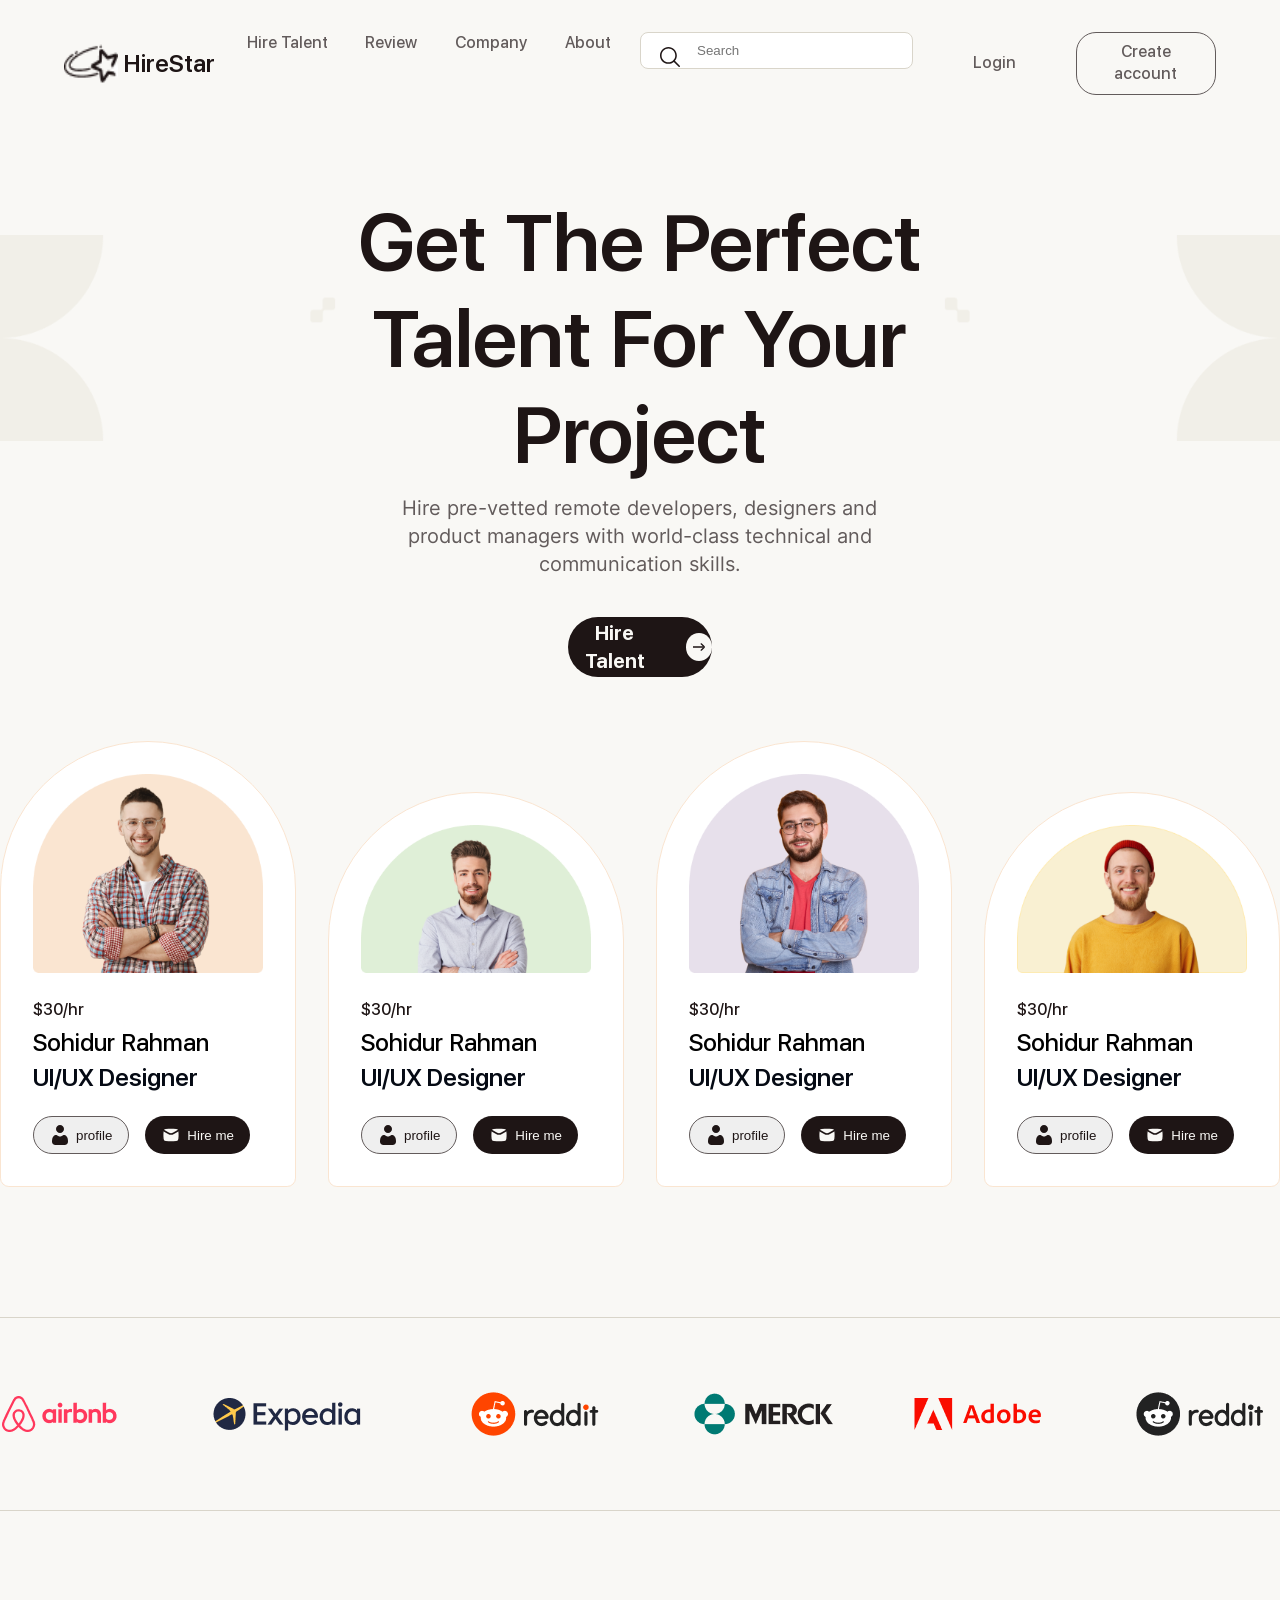
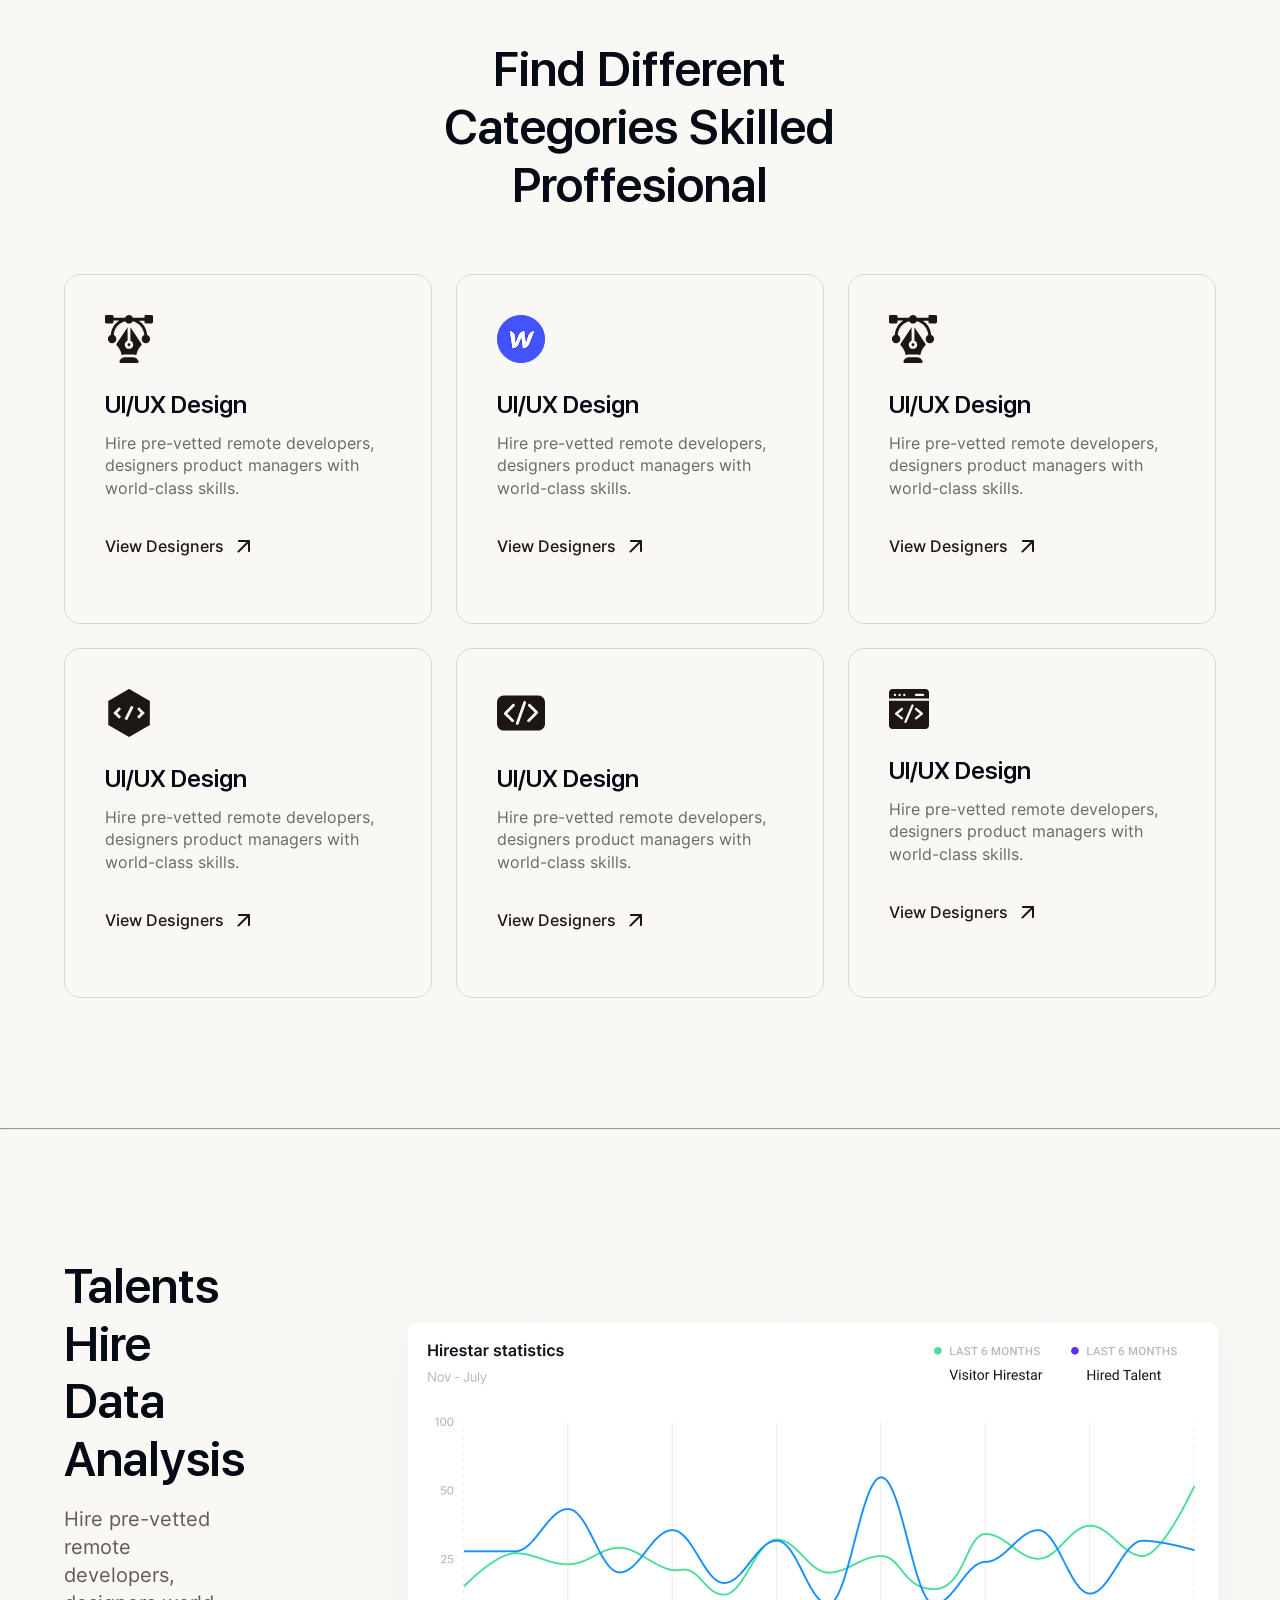
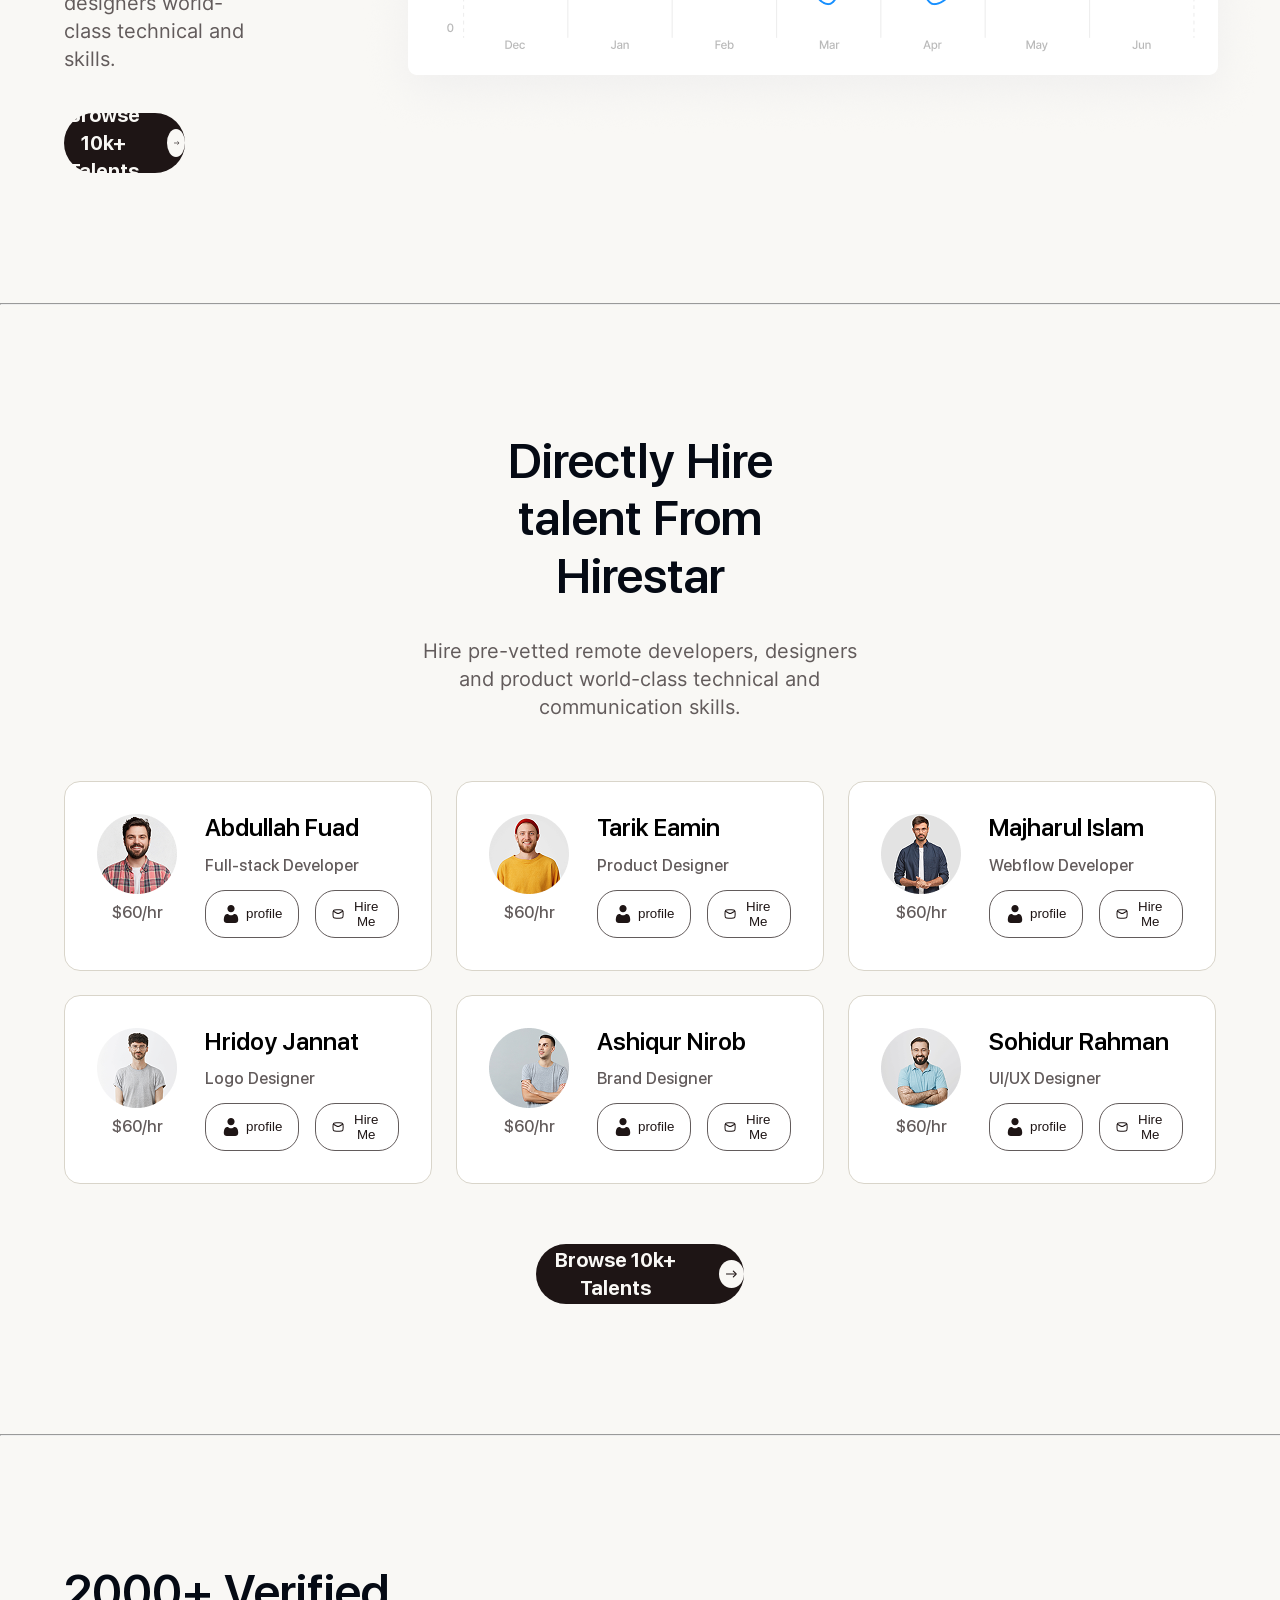
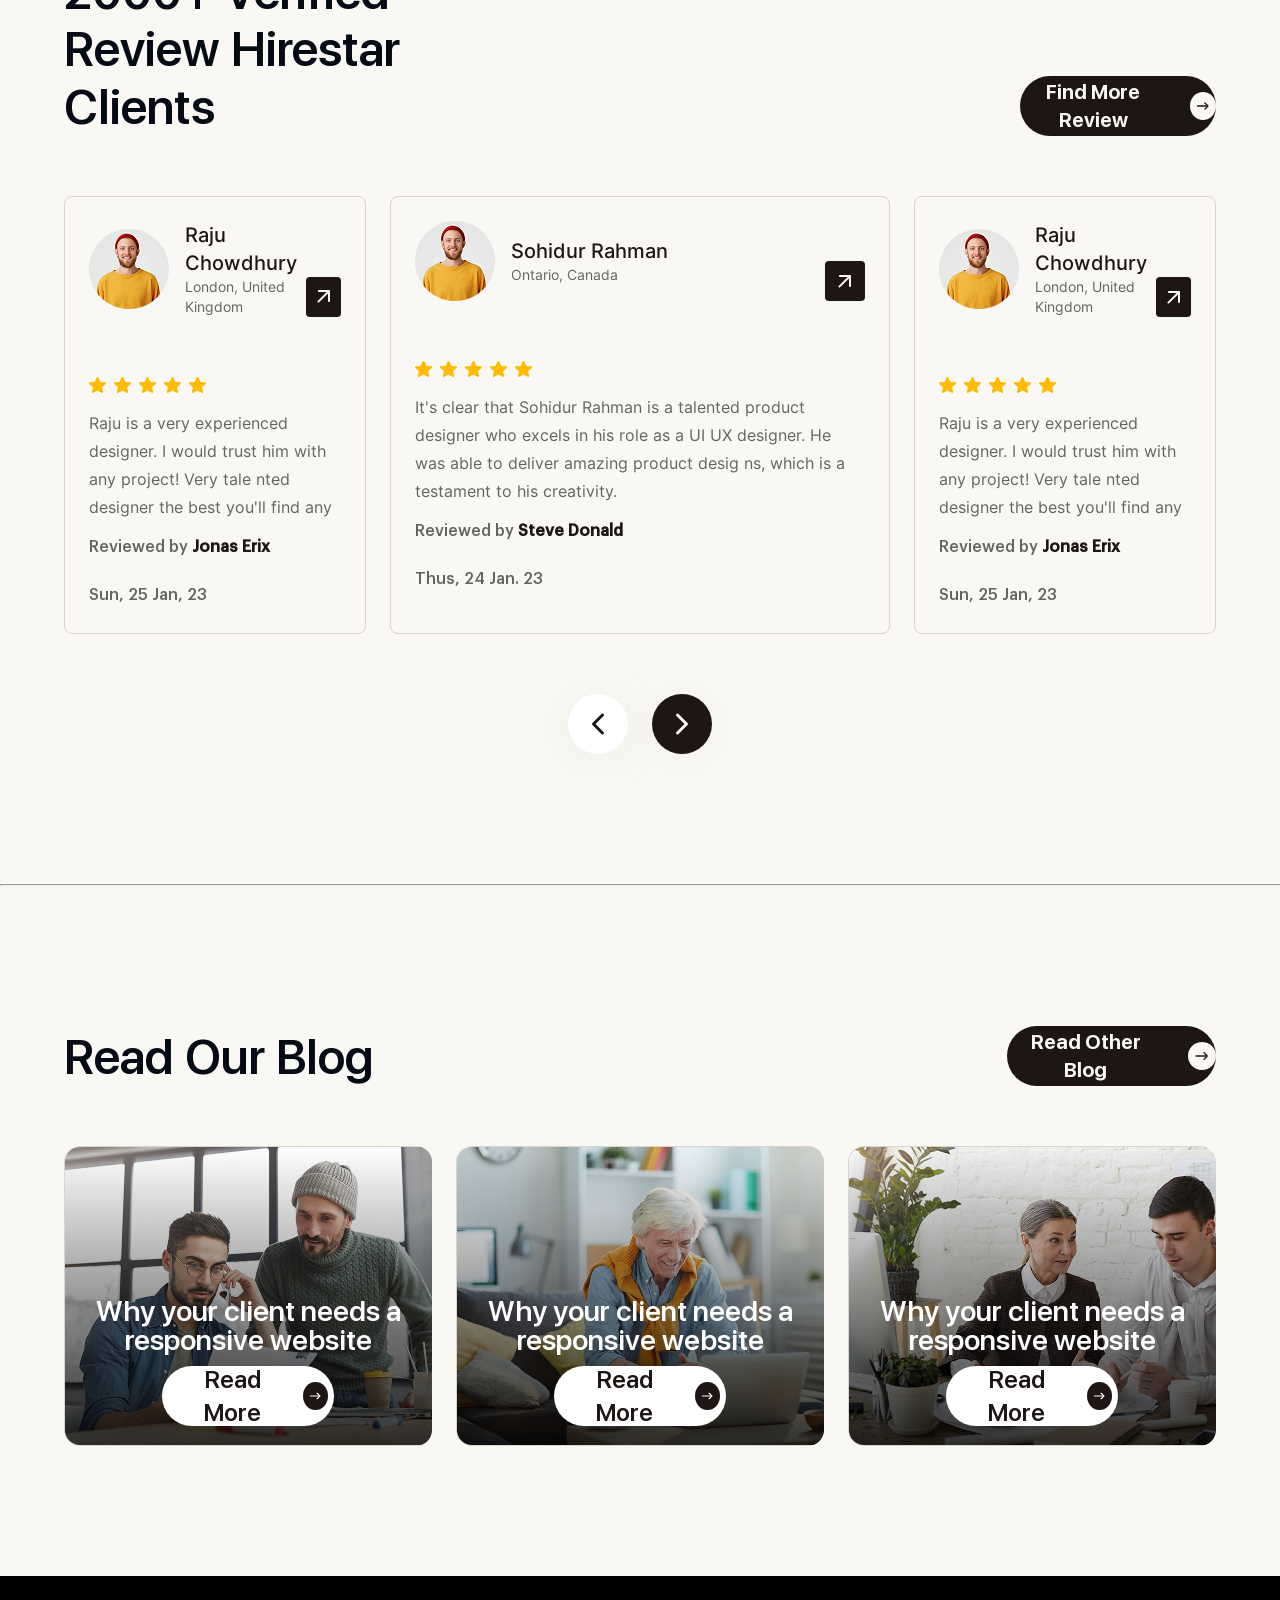
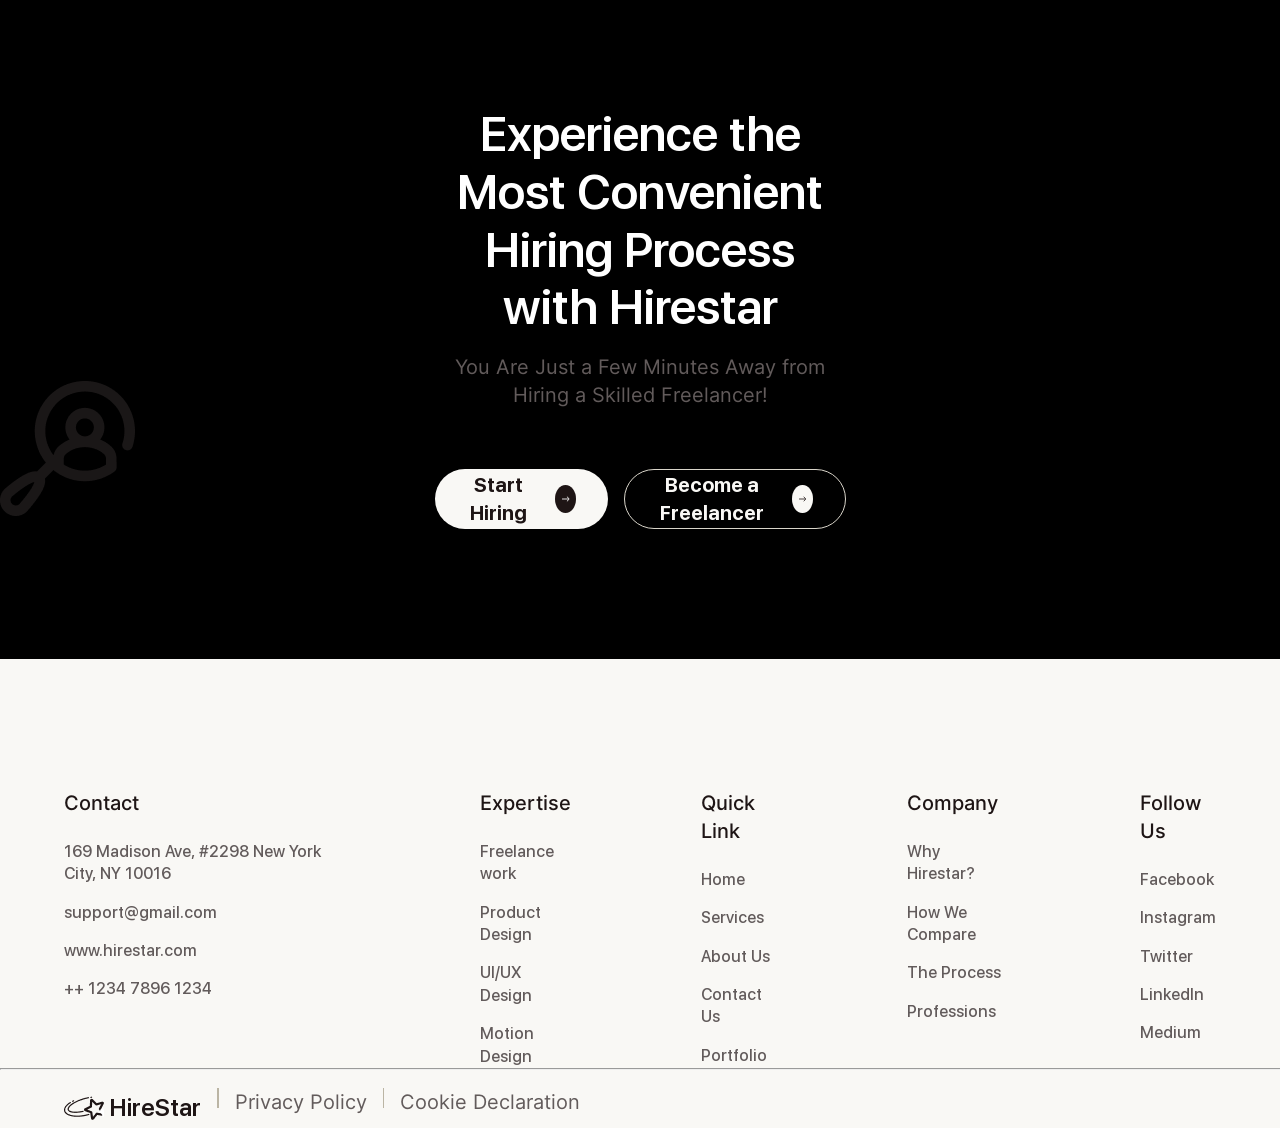
==== commit c280e609: "Add files via upload" ====
--- a/index.html
+++ b/index.html
@@ -1,707 +1,882 @@
 <!DOCTYPE html>
-<html lang="ru">
-  <head>
-    <meta charset="UTF-8" />
-    <meta name="viewport" content="width=device-width, initial-scale=1.0" />
-    <link rel="stylesheet" href="css/style.css" />
+<html lang="en">
+<head>
+    <meta charset="UTF-8">
+    <meta name="viewport" content="width=device-width, initial-scale=1.0">
+    <link rel="stylesheet" href="css/style.css">
     <title>Document</title>
-  </head>
-  <body>
-    <header>
-      <div class="header">
-        <div class="navig">
-          <a href="#" class="logo">
-            мафф
-            <p style="color: #e90100">ф</p>
-            ин
-          </a>
-          <nav>
-            <ul>
-              <li>О нас</li>
-              <li>Цены</li>
-              <li>Доставка</li>
-              <li>Блог</li>
-              <li>Контакты</li>
-            </ul>
-          </nav>
+</head>
+<body>
+    <div class="container">
+        <header>
+            <div class="header">
+                <div class="header__left">
+                    <div class="logo">
+                        <img src="img/Logo.png" alt="logo" class="logo__img">
+                        <h2 class="logo__txt">HireStar</h2>
+                    </div>
+                    <nav class="header__nav">
+                        <ul class="nav">
+                            <li>Hire Talent</li>
+                            <li>Review</li>
+                            <li>Company</li>
+                            <li>About</li>
+                        </ul>
+                    </nav>
+                </div>
+                <div class="header__right">
+                    <form action="#" class="search__container">                            
+                        <input type="search" class="search" placeholder="Search">
+                        <svg width="20" height="20" viewBox="0 0 20 20" fill="none" xmlns="http://www.w3.org/2000/svg" class="search__img">
+                            <path d="M19.7722 18.6726L14.8912 13.7917C16.1045 12.3328 16.8354 10.4593 16.8354 8.41797C16.8354 3.77628 13.0592 0 8.41776 0C3.77618 0 0 3.77628 0 8.41797C0 13.0593 3.77618 16.8353 8.41776 16.8353C10.459 16.8353 12.3326 16.1045 13.7915 14.8912L18.6726 19.7722C18.8244 19.9241 19.0235 20 19.2224 20C19.4214 20 19.6204 19.9241 19.7723 19.7722C20.076 19.4685 20.076 18.9763 19.7722 18.6726ZM1.55518 8.41797C1.55518 4.63381 4.6337 1.55518 8.41776 1.55518C12.2017 1.55518 15.2801 4.63381 15.2801 8.41797C15.2801 12.2018 12.2017 15.2801 8.41776 15.2801C4.6337 15.2801 1.55518 12.2018 1.55518 8.41797Z" fill="#1E1515"/>
+                            </svg>
+                    </form>
+                    <button class="nav">Login</button>
+                    <button class="header__auth">Create account</button>
+                </div>
+            </div>
+        </header>
+        <main>
+            <div class="hero">
+                <h1 class="headline1">Get The Perfect Talent
+                    For Your Project</h1>
+                    <img src="img/Shape.png" alt="background" class="hero__background">
+                <h4 class="headline4">Hire pre-vetted remote developers, designers
+                    and product managers
+                    with world-class technical
+                    and communication skills.</h4>
+                <button class="btn">
+                    Hire Talent 
+                    <svg width="17" height="18" viewBox="0 0 17 18" fill="none" xmlns="http://www.w3.org/2000/svg" class="button__arrow">
+                    <g clip-path="url(#clip0_783_901)">
+                    <path d="M11.2 9L0 9" stroke="#1E1515" stroke-width="1.5" stroke-linecap="round" stroke-linejoin="round"/>
+                    <path d="M9.1 12.5L11.9734 9.82495C12.3912 9.4361 12.6 9.24162 12.6 9C12.6 8.75838 12.3912 8.5639 11.9734 8.17505L9.1 5.5" stroke="#1E1515" stroke-width="1.5" stroke-linecap="round" stroke-linejoin="round"/>
+                    </g>
+                    <defs>
+                    <clipPath id="clip0_783_901">
+                    <rect width="16.8" height="16.8" fill="white" transform="translate(0 0.600098)"/>
+                    </clipPath>
+                    </defs>
+                    </svg>
+                </button>
+            </div>
         </div>
-        <button class="button">Позвонить</button>
-        <a href="#" class="menu">
-          <svg width="24" height="24" viewBox="0 0 24 24" fill="none" xmlns="http://www.w3.org/2000/svg">
-            <g clip-path="url(#clip0_0_1528)">
-            <path d="M24 4H0V6H24V4Z" fill="#374957"/>
-            <path d="M24 9H0V11H24V9Z" fill="#374957"/>
-            <path d="M24 19H0V21H24V19Z" fill="#374957"/>
-            <path d="M24 14H0V16H24V14Z" fill="#374957"/>
-            </g>
-            <defs>
-            <clipPath id="clip0_0_1528">
-            <rect width="24" height="24" fill="white"/>
-            </clipPath>
-            </defs>
-            </svg>
-        </a>
-      </div>
-    </header>
-    <div class="container">
-      <div class="hero">
-        <img src="img/viktor-forgacs-51AhxwkYyHo-unsplash 1.png" alt="background" class="background">
-        <div class="circle"></div>
-        <div class="inter">
-          <h1 class="Headline_1">Свежие маффины <br> на любой вкус</h1>
-          <h4 class="Headline_4">
-            Мы готовим маленькие сладости, которые приносят большие улыбки в
-            любой день без повода
-          </h4>
-          <button class="button">Подробнее</button>
-        </div>
-        <img src="img/Group 31.png" alt="sweets" class="muffin" />
-      </div>
-      <div class="CTA">
-        <h2 class="Headline_2">Сладости на праздник</h2>
-        <div class="cards">
-          <div class="card">
-            <img src="img/muffin.png" alt="muffin"/>
-            <div class="description">
-              <h4>День рождения</h4>
-              <button class="button">Позвонить</button>
+            <div class="topfreelancers">
+                <div class="freelancer__card">
+                    <img src="img/Sohidur Rahman.png" alt="photo" class="photo">
+                    <div class="description">
+                        <p class = "nav">$30/hr</p>
+                        <p class="name">Sohidur Rahman</p>
+                        <p class="specialization">UI/UX Designer</p>
+                    </div>
+                    <div class="buttons">
+                        <button class = "profile">
+                            <svg width="20" height="20" viewBox="0 0 20 20" fill="none" xmlns="http://www.w3.org/2000/svg">
+                                <path d="M10.0001 8C11.0992 8 12.0509 7.60582 12.8285 6.82809C13.6061 6.05049 14.0003 5.09905 14.0003 3.99987C14.0003 2.90107 13.6061 1.94951 12.8283 1.17166C12.0506 0.394184 11.0991 0 10.0001 0C8.90095 0 7.94951 0.394184 7.17191 1.17178C6.39431 1.94938 6 2.90095 6 3.99987C6 5.09905 6.39431 6.05062 7.17204 6.82822C7.94976 7.60569 8.90133 8 10.0001 8Z" fill="#1E1515"/>
+                                <path d="M17.9612 15.5305C17.9353 15.1536 17.8829 14.7425 17.8058 14.3083C17.728 13.8709 17.6278 13.4573 17.5078 13.0794C17.3839 12.6888 17.2153 12.303 17.007 11.9333C16.7907 11.5496 16.5367 11.2155 16.2517 10.9405C15.9537 10.6529 15.5887 10.4216 15.1668 10.253C14.7463 10.0852 14.2803 10.0001 13.7818 10.0001C13.586 10.0001 13.3967 10.0812 13.031 10.3213C12.806 10.4693 12.5428 10.6405 12.249 10.8298C11.9978 10.9913 11.6574 11.1426 11.2371 11.2795C10.827 11.4134 10.4106 11.4813 9.99956 11.4813C9.58857 11.4813 9.1723 11.4134 8.76175 11.2795C8.34183 11.1427 8.0015 10.9914 7.75057 10.83C7.45955 10.6424 7.19619 10.4712 6.96779 10.3211C6.60259 10.081 6.41312 10 6.21735 10C5.71871 10 5.25285 10.0852 4.83249 10.2531C4.41081 10.4215 4.04576 10.6527 3.74743 10.9407C3.46255 11.2158 3.20841 11.5497 2.99245 11.9333C2.78424 12.303 2.61569 12.6886 2.49161 13.0795C2.37178 13.4575 2.27156 13.8709 2.19372 14.3083C2.11661 14.7419 2.06423 15.1532 2.03833 15.531C2.01288 15.9011 2 16.2853 2 16.6733C2 17.683 2.31823 18.5004 2.94577 19.1033C3.56556 19.6982 4.38565 20 5.38292 20H14.6171C15.6144 20 16.4341 19.6983 17.0541 19.1033C17.6818 18.5009 18 17.6833 18 16.6731C17.9999 16.2834 17.9868 15.8989 17.9612 15.5305Z" fill="#1E1515"/>
+                                </svg>
+                                    profile
+                            </button>
+                    <button class = "hire">
+                        <svg width="20" height="20" viewBox="0 0 20 20" fill="none" xmlns="http://www.w3.org/2000/svg">
+                        <g clip-path="url(#clip0_783_808)">
+                        <path d="M1.67977 11.2297C1.73424 13.7844 1.76148 15.0617 2.70409 16.0079C3.64669 16.9541 4.95857 16.987 7.58232 17.0529C9.19938 17.0936 10.8005 17.0936 12.4176 17.0529C15.0414 16.987 16.3532 16.9541 17.2959 16.0079C18.2385 15.0617 18.2657 13.7844 18.3201 11.2297C18.3377 10.4083 18.3377 9.59183 18.3201 8.77042C18.2657 6.2158 18.2385 4.93849 17.2959 3.9923C16.3532 3.04611 15.0414 3.01315 12.4176 2.94722C10.8005 2.90659 9.19938 2.90659 7.58231 2.94722C4.95857 3.01313 3.64669 3.04609 2.70408 3.99229C1.76148 4.93848 1.73424 6.21579 1.67976 8.77042C1.66224 9.59183 1.66225 10.4083 1.67977 11.2297Z" fill="#F9F8F5" stroke="#1E1515" stroke-width="1.5" stroke-linejoin="round"/>
+                        <path d="M1.66663 5L7.42748 8.26414C9.55129 9.4675 10.4486 9.4675 12.5725 8.26414L18.3333 5" stroke="#1E1515" stroke-width="1.5" stroke-linejoin="round"/>
+                        </g>
+                        <defs>
+                        <clipPath id="clip0_783_808">
+                        <rect width="20" height="20" fill="white"/>
+                        </clipPath>
+                        </defs>
+                        </svg>
+                            Hire me 
+                        </button>
+                    </div>
+                </div>
+                <div class="freelancer__card">
+                    <img src="img/Muntasir Ruhul.png" alt="photo" class="photo">
+                    <div class="description">
+                        <p class = "nav">$30/hr</p>
+                        <p class="name">Sohidur Rahman</p>
+                        <p class="specialization">UI/UX Designer</p>
+                    </div>
+                    <div class="buttons">
+                        <button class = "profile">
+                            <svg width="20" height="20" viewBox="0 0 20 20" fill="none" xmlns="http://www.w3.org/2000/svg">
+                                <path d="M10.0001 8C11.0992 8 12.0509 7.60582 12.8285 6.82809C13.6061 6.05049 14.0003 5.09905 14.0003 3.99987C14.0003 2.90107 13.6061 1.94951 12.8283 1.17166C12.0506 0.394184 11.0991 0 10.0001 0C8.90095 0 7.94951 0.394184 7.17191 1.17178C6.39431 1.94938 6 2.90095 6 3.99987C6 5.09905 6.39431 6.05062 7.17204 6.82822C7.94976 7.60569 8.90133 8 10.0001 8Z" fill="#1E1515"/>
+                                <path d="M17.9612 15.5305C17.9353 15.1536 17.8829 14.7425 17.8058 14.3083C17.728 13.8709 17.6278 13.4573 17.5078 13.0794C17.3839 12.6888 17.2153 12.303 17.007 11.9333C16.7907 11.5496 16.5367 11.2155 16.2517 10.9405C15.9537 10.6529 15.5887 10.4216 15.1668 10.253C14.7463 10.0852 14.2803 10.0001 13.7818 10.0001C13.586 10.0001 13.3967 10.0812 13.031 10.3213C12.806 10.4693 12.5428 10.6405 12.249 10.8298C11.9978 10.9913 11.6574 11.1426 11.2371 11.2795C10.827 11.4134 10.4106 11.4813 9.99956 11.4813C9.58857 11.4813 9.1723 11.4134 8.76175 11.2795C8.34183 11.1427 8.0015 10.9914 7.75057 10.83C7.45955 10.6424 7.19619 10.4712 6.96779 10.3211C6.60259 10.081 6.41312 10 6.21735 10C5.71871 10 5.25285 10.0852 4.83249 10.2531C4.41081 10.4215 4.04576 10.6527 3.74743 10.9407C3.46255 11.2158 3.20841 11.5497 2.99245 11.9333C2.78424 12.303 2.61569 12.6886 2.49161 13.0795C2.37178 13.4575 2.27156 13.8709 2.19372 14.3083C2.11661 14.7419 2.06423 15.1532 2.03833 15.531C2.01288 15.9011 2 16.2853 2 16.6733C2 17.683 2.31823 18.5004 2.94577 19.1033C3.56556 19.6982 4.38565 20 5.38292 20H14.6171C15.6144 20 16.4341 19.6983 17.0541 19.1033C17.6818 18.5009 18 17.6833 18 16.6731C17.9999 16.2834 17.9868 15.8989 17.9612 15.5305Z" fill="#1E1515"/>
+                                </svg>
+                                    profile
+                            </button>
+                    <button class = "hire">
+                        <svg width="20" height="20" viewBox="0 0 20 20" fill="none" xmlns="http://www.w3.org/2000/svg">
+                        <g clip-path="url(#clip0_783_808)">
+                        <path d="M1.67977 11.2297C1.73424 13.7844 1.76148 15.0617 2.70409 16.0079C3.64669 16.9541 4.95857 16.987 7.58232 17.0529C9.19938 17.0936 10.8005 17.0936 12.4176 17.0529C15.0414 16.987 16.3532 16.9541 17.2959 16.0079C18.2385 15.0617 18.2657 13.7844 18.3201 11.2297C18.3377 10.4083 18.3377 9.59183 18.3201 8.77042C18.2657 6.2158 18.2385 4.93849 17.2959 3.9923C16.3532 3.04611 15.0414 3.01315 12.4176 2.94722C10.8005 2.90659 9.19938 2.90659 7.58231 2.94722C4.95857 3.01313 3.64669 3.04609 2.70408 3.99229C1.76148 4.93848 1.73424 6.21579 1.67976 8.77042C1.66224 9.59183 1.66225 10.4083 1.67977 11.2297Z" fill="#F9F8F5" stroke="#1E1515" stroke-width="1.5" stroke-linejoin="round"/>
+                        <path d="M1.66663 5L7.42748 8.26414C9.55129 9.4675 10.4486 9.4675 12.5725 8.26414L18.3333 5" stroke="#1E1515" stroke-width="1.5" stroke-linejoin="round"/>
+                        </g>
+                        <defs>
+                        <clipPath id="clip0_783_808">
+                        <rect width="20" height="20" fill="white"/>
+                        </clipPath>
+                        </defs>
+                        </svg>
+                            Hire me 
+                        </button>
+                    </div>
+                </div>
+                <div class="freelancer__card">
+                    <img src="img/Tarik Eamin.png" alt="photo" class="photo">
+                    <div class="description">
+                        <p class = "nav">$30/hr</p>
+                        <p class="name">Sohidur Rahman</p>
+                        <p class="specialization">UI/UX Designer</p>
+                    </div>
+                    <div class="buttons">
+                        <button class = "profile">
+                            <svg width="20" height="20" viewBox="0 0 20 20" fill="none" xmlns="http://www.w3.org/2000/svg">
+                                <path d="M10.0001 8C11.0992 8 12.0509 7.60582 12.8285 6.82809C13.6061 6.05049 14.0003 5.09905 14.0003 3.99987C14.0003 2.90107 13.6061 1.94951 12.8283 1.17166C12.0506 0.394184 11.0991 0 10.0001 0C8.90095 0 7.94951 0.394184 7.17191 1.17178C6.39431 1.94938 6 2.90095 6 3.99987C6 5.09905 6.39431 6.05062 7.17204 6.82822C7.94976 7.60569 8.90133 8 10.0001 8Z" fill="#1E1515"/>
+                                <path d="M17.9612 15.5305C17.9353 15.1536 17.8829 14.7425 17.8058 14.3083C17.728 13.8709 17.6278 13.4573 17.5078 13.0794C17.3839 12.6888 17.2153 12.303 17.007 11.9333C16.7907 11.5496 16.5367 11.2155 16.2517 10.9405C15.9537 10.6529 15.5887 10.4216 15.1668 10.253C14.7463 10.0852 14.2803 10.0001 13.7818 10.0001C13.586 10.0001 13.3967 10.0812 13.031 10.3213C12.806 10.4693 12.5428 10.6405 12.249 10.8298C11.9978 10.9913 11.6574 11.1426 11.2371 11.2795C10.827 11.4134 10.4106 11.4813 9.99956 11.4813C9.58857 11.4813 9.1723 11.4134 8.76175 11.2795C8.34183 11.1427 8.0015 10.9914 7.75057 10.83C7.45955 10.6424 7.19619 10.4712 6.96779 10.3211C6.60259 10.081 6.41312 10 6.21735 10C5.71871 10 5.25285 10.0852 4.83249 10.2531C4.41081 10.4215 4.04576 10.6527 3.74743 10.9407C3.46255 11.2158 3.20841 11.5497 2.99245 11.9333C2.78424 12.303 2.61569 12.6886 2.49161 13.0795C2.37178 13.4575 2.27156 13.8709 2.19372 14.3083C2.11661 14.7419 2.06423 15.1532 2.03833 15.531C2.01288 15.9011 2 16.2853 2 16.6733C2 17.683 2.31823 18.5004 2.94577 19.1033C3.56556 19.6982 4.38565 20 5.38292 20H14.6171C15.6144 20 16.4341 19.6983 17.0541 19.1033C17.6818 18.5009 18 17.6833 18 16.6731C17.9999 16.2834 17.9868 15.8989 17.9612 15.5305Z" fill="#1E1515"/>
+                                </svg>
+                                    profile
+                            </button>
+                    <button class = "hire">
+                        <svg width="20" height="20" viewBox="0 0 20 20" fill="none" xmlns="http://www.w3.org/2000/svg">
+                        <g clip-path="url(#clip0_783_808)">
+                        <path d="M1.67977 11.2297C1.73424 13.7844 1.76148 15.0617 2.70409 16.0079C3.64669 16.9541 4.95857 16.987 7.58232 17.0529C9.19938 17.0936 10.8005 17.0936 12.4176 17.0529C15.0414 16.987 16.3532 16.9541 17.2959 16.0079C18.2385 15.0617 18.2657 13.7844 18.3201 11.2297C18.3377 10.4083 18.3377 9.59183 18.3201 8.77042C18.2657 6.2158 18.2385 4.93849 17.2959 3.9923C16.3532 3.04611 15.0414 3.01315 12.4176 2.94722C10.8005 2.90659 9.19938 2.90659 7.58231 2.94722C4.95857 3.01313 3.64669 3.04609 2.70408 3.99229C1.76148 4.93848 1.73424 6.21579 1.67976 8.77042C1.66224 9.59183 1.66225 10.4083 1.67977 11.2297Z" fill="#F9F8F5" stroke="#1E1515" stroke-width="1.5" stroke-linejoin="round"/>
+                        <path d="M1.66663 5L7.42748 8.26414C9.55129 9.4675 10.4486 9.4675 12.5725 8.26414L18.3333 5" stroke="#1E1515" stroke-width="1.5" stroke-linejoin="round"/>
+                        </g>
+                        <defs>
+                        <clipPath id="clip0_783_808">
+                        <rect width="20" height="20" fill="white"/>
+                        </clipPath>
+                        </defs>
+                        </svg>
+                            Hire me 
+                        </button>
+                    </div>
+                </div>
+                <div class="freelancer__card">
+                    <img src="img/Tanvir Tamim.png" alt="photo" class="photo">
+                    <div class="description">
+                        <p class = "nav">$30/hr</p>
+                        <p class="name">Sohidur Rahman</p>
+                        <p class="specialization">UI/UX Designer</p>
+                    </div>
+                    <div class="buttons">
+                        <button class = "profile">
+                            <svg width="20" height="20" viewBox="0 0 20 20" fill="none" xmlns="http://www.w3.org/2000/svg">
+                                <path d="M10.0001 8C11.0992 8 12.0509 7.60582 12.8285 6.82809C13.6061 6.05049 14.0003 5.09905 14.0003 3.99987C14.0003 2.90107 13.6061 1.94951 12.8283 1.17166C12.0506 0.394184 11.0991 0 10.0001 0C8.90095 0 7.94951 0.394184 7.17191 1.17178C6.39431 1.94938 6 2.90095 6 3.99987C6 5.09905 6.39431 6.05062 7.17204 6.82822C7.94976 7.60569 8.90133 8 10.0001 8Z" fill="#1E1515"/>
+                                <path d="M17.9612 15.5305C17.9353 15.1536 17.8829 14.7425 17.8058 14.3083C17.728 13.8709 17.6278 13.4573 17.5078 13.0794C17.3839 12.6888 17.2153 12.303 17.007 11.9333C16.7907 11.5496 16.5367 11.2155 16.2517 10.9405C15.9537 10.6529 15.5887 10.4216 15.1668 10.253C14.7463 10.0852 14.2803 10.0001 13.7818 10.0001C13.586 10.0001 13.3967 10.0812 13.031 10.3213C12.806 10.4693 12.5428 10.6405 12.249 10.8298C11.9978 10.9913 11.6574 11.1426 11.2371 11.2795C10.827 11.4134 10.4106 11.4813 9.99956 11.4813C9.58857 11.4813 9.1723 11.4134 8.76175 11.2795C8.34183 11.1427 8.0015 10.9914 7.75057 10.83C7.45955 10.6424 7.19619 10.4712 6.96779 10.3211C6.60259 10.081 6.41312 10 6.21735 10C5.71871 10 5.25285 10.0852 4.83249 10.2531C4.41081 10.4215 4.04576 10.6527 3.74743 10.9407C3.46255 11.2158 3.20841 11.5497 2.99245 11.9333C2.78424 12.303 2.61569 12.6886 2.49161 13.0795C2.37178 13.4575 2.27156 13.8709 2.19372 14.3083C2.11661 14.7419 2.06423 15.1532 2.03833 15.531C2.01288 15.9011 2 16.2853 2 16.6733C2 17.683 2.31823 18.5004 2.94577 19.1033C3.56556 19.6982 4.38565 20 5.38292 20H14.6171C15.6144 20 16.4341 19.6983 17.0541 19.1033C17.6818 18.5009 18 17.6833 18 16.6731C17.9999 16.2834 17.9868 15.8989 17.9612 15.5305Z" fill="#1E1515"/>
+                                </svg>
+                                    profile
+                            </button>
+                    <button class = "hire">
+                        <svg width="20" height="20" viewBox="0 0 20 20" fill="none" xmlns="http://www.w3.org/2000/svg">
+                        <g clip-path="url(#clip0_783_808)">
+                        <path d="M1.67977 11.2297C1.73424 13.7844 1.76148 15.0617 2.70409 16.0079C3.64669 16.9541 4.95857 16.987 7.58232 17.0529C9.19938 17.0936 10.8005 17.0936 12.4176 17.0529C15.0414 16.987 16.3532 16.9541 17.2959 16.0079C18.2385 15.0617 18.2657 13.7844 18.3201 11.2297C18.3377 10.4083 18.3377 9.59183 18.3201 8.77042C18.2657 6.2158 18.2385 4.93849 17.2959 3.9923C16.3532 3.04611 15.0414 3.01315 12.4176 2.94722C10.8005 2.90659 9.19938 2.90659 7.58231 2.94722C4.95857 3.01313 3.64669 3.04609 2.70408 3.99229C1.76148 4.93848 1.73424 6.21579 1.67976 8.77042C1.66224 9.59183 1.66225 10.4083 1.67977 11.2297Z" fill="#F9F8F5" stroke="#1E1515" stroke-width="1.5" stroke-linejoin="round"/>
+                        <path d="M1.66663 5L7.42748 8.26414C9.55129 9.4675 10.4486 9.4675 12.5725 8.26414L18.3333 5" stroke="#1E1515" stroke-width="1.5" stroke-linejoin="round"/>
+                        </g>
+                        <defs>
+                        <clipPath id="clip0_783_808">
+                        <rect width="20" height="20" fill="white"/>
+                        </clipPath>
+                        </defs>
+                        </svg>
+                            Hire me 
+                        </button>
+                    </div>
+                </div>
             </div>
-          </div>
-          <div class="card">
-            <img src="img/muffin.png" alt="muffin" />
-            <div class="description">
-              <h4>Свадьба</h4>
-              <button class="button">Позвонить</button>
+            <div class="trusted-company">
+                <img src="img/Airbnb svg.png" alt="" class="icon">
+                <img src="img/Expedia svg.png" alt=""class="icon">
+                <img src="img/Reddit svg.png" alt="" class="icon">
+                <img src="img/Merck svg.png" alt=""  class="icon">
+                <img src="img/Adobe svg.png" alt=""  class="icon">
+                <img src="img/Reddit svg (1).png" alt="">
             </div>
-          </div>
-          <div class="card">
-            <img src="img/muffin.png" alt="muffin" />
-            <div class="description">
-              <h4>8 марта</h4>
-              <button class="button">Позвонить</button>
+            <div class="container">
+                <div class="category">
+                    <div class="headline2">
+                        Find Different Categories
+                        Skilled Proffesional
+                    </div>
+                    <div class="categories">
+                        <div class="category__card">
+                            <svg width="48" height="48" viewBox="0 0 48 48" fill="none" xmlns="http://www.w3.org/2000/svg">
+                                <g clip-path="url(#clip0_783_617)">
+                                <path d="M46.5938 0H40.875C40.0977 0 39.4688 0.628969 39.4688 1.40625V2.8125H27.9597C27.3773 1.17919 25.8309 0 24 0C22.1691 0 20.6227 1.17919 20.0403 2.8125H8.53125V1.40625C8.53125 0.628969 7.90228 0 7.125 0H1.40625C0.628969 0 0 0.628969 0 1.40625V7.03125C0 7.80853 0.628969 8.4375 1.40625 8.4375H7.125C7.90228 8.4375 8.53125 7.80853 8.53125 7.03125V5.60625H14.3066C9.42628 8.65509 6.20831 14.01 5.82366 20.0077C4.13634 20.5599 2.90625 22.1306 2.90625 24C2.90625 26.3263 4.79869 28.2188 7.125 28.2188C9.45131 28.2188 11.3438 26.3263 11.3438 24C11.3438 22.2056 10.213 20.68 8.63062 20.0712C9.11044 13.3845 13.7762 7.74862 20.2662 6.14062C20.9681 7.49784 22.3694 8.4375 24 8.4375C25.6306 8.4375 27.0319 7.49784 27.7338 6.14062C34.2238 7.74853 38.8896 13.3844 39.3694 20.0711C37.787 20.68 36.6562 22.2056 36.6562 24C36.6562 26.3263 38.5487 28.2188 40.875 28.2188C43.2013 28.2188 45.0938 26.3263 45.0938 24C45.0938 22.1306 43.8637 20.5599 42.1763 20.0077C41.7917 14.01 38.5737 8.67384 33.6934 5.625H39.4688V7.03125C39.4688 7.80853 40.0977 8.4375 40.875 8.4375H46.5938C47.371 8.4375 48 7.80853 48 7.03125V1.40625C48 0.628969 47.371 0 46.5938 0Z" fill="#1E1515"/>
+                                <path d="M33.5672 46.2558C32.8316 44.0049 30.7125 42.2812 28.2187 42.2812H19.7812C17.2875 42.2812 15.1684 44.0049 14.4328 46.2558C14.1492 47.1236 14.8875 48 15.8006 48H32.1994C33.1124 48 33.8508 47.1236 33.5672 46.2558Z" fill="#1E1515"/>
+                                <path d="M36.42 28.8451L25.4063 12.3243V25.6653C27.0396 26.2478 28.2188 27.7941 28.2188 29.6251C28.2188 31.9514 26.3263 33.8438 24 33.8438C21.6737 33.8438 19.7813 31.9514 19.7813 29.6251C19.7813 27.7941 20.9605 26.2478 22.5938 25.6653V12.3243L11.58 28.8451C11.2078 29.4026 11.282 30.1456 11.7558 30.6194C14.3374 33.201 15.9876 36.5267 16.6244 40.0942C17.6013 39.6979 18.6638 39.4688 19.7813 39.4688H28.2188C29.3363 39.4688 30.3987 39.6978 31.3756 40.094C32.0125 36.5264 33.6626 33.201 36.2442 30.6194C36.718 30.1456 36.7922 29.4026 36.42 28.8451Z" fill="#1E1515"/>
+                                <path d="M24 28.2188C23.2241 28.2188 22.5938 28.8491 22.5938 29.625C22.5938 30.4009 23.2241 31.0312 24 31.0312C24.7759 31.0312 25.4062 30.4009 25.4062 29.625C25.4062 28.8491 24.7759 28.2188 24 28.2188Z" fill="#1E1515"/>
+                                </g>
+                                <defs>
+                                <clipPath id="clip0_783_617">
+                                <rect width="48" height="48" fill="white"/>
+                                </clipPath>
+                                </defs>
+                                </svg>
+                            <div class="description">
+                                <h3 class="specialization">UI/UX Design</h3>
+                                <p class="headline4">Hire pre-vetted remote developers, designers
+                                    product managers with world-class skills.</p>
+                                <p class="p">View Designers <svg width="24" height="24" viewBox="0 0 24 24" fill="none" xmlns="http://www.w3.org/2000/svg">
+                                    <path d="M16 8.4L7.12502 17.3C6.92502 17.5 6.68736 17.6 6.41202 17.6C6.13669 17.6 5.89936 17.5 5.70002 17.3C5.50002 17.1 5.40002 16.8623 5.40002 16.587C5.40002 16.3117 5.50002 16.0743 5.70002 15.875L14.6 7H7.00002C6.71669 7 6.47902 6.904 6.28702 6.712C6.09502 6.52 5.99936 6.28267 6.00002 6C6.00002 5.71667 6.09602 5.479 6.28802 5.287C6.48002 5.095 6.71736 4.99934 7.00002 5H17C17.2834 5 17.521 5.096 17.713 5.288C17.905 5.48 18.0007 5.71734 18 6V16C18 16.2833 17.904 16.521 17.712 16.713C17.52 16.905 17.2827 17.0007 17 17C16.7167 17 16.479 16.904 16.287 16.712C16.095 16.52 15.9994 16.2827 16 16V8.4Z" fill="#1E1515"/>
+                                    </svg>
+                                    </p>
+                            </div>
+                        </div>
+                        <div class="category__card">
+                            <img src="img/image 1.png" alt="" class="category__photo">
+                            <div class="description">
+                                <h3 class="specialization">UI/UX Design</h3>
+                                <p class="headline4">Hire pre-vetted remote developers, designers
+                                    product managers with world-class skills.</p>
+                                <p class="p">View Designers <svg width="24" height="24" viewBox="0 0 24 24" fill="none" xmlns="http://www.w3.org/2000/svg">
+                                    <path d="M16 8.4L7.12502 17.3C6.92502 17.5 6.68736 17.6 6.41202 17.6C6.13669 17.6 5.89936 17.5 5.70002 17.3C5.50002 17.1 5.40002 16.8623 5.40002 16.587C5.40002 16.3117 5.50002 16.0743 5.70002 15.875L14.6 7H7.00002C6.71669 7 6.47902 6.904 6.28702 6.712C6.09502 6.52 5.99936 6.28267 6.00002 6C6.00002 5.71667 6.09602 5.479 6.28802 5.287C6.48002 5.095 6.71736 4.99934 7.00002 5H17C17.2834 5 17.521 5.096 17.713 5.288C17.905 5.48 18.0007 5.71734 18 6V16C18 16.2833 17.904 16.521 17.712 16.713C17.52 16.905 17.2827 17.0007 17 17C16.7167 17 16.479 16.904 16.287 16.712C16.095 16.52 15.9994 16.2827 16 16V8.4Z" fill="#1E1515"/>
+                                    </svg>
+                                    </p>
+                            </div>
+                        </div><div class="category__card">
+                            <svg width="48" height="48" viewBox="0 0 48 48" fill="none" xmlns="http://www.w3.org/2000/svg">
+                                <g clip-path="url(#clip0_783_617)">
+                                <path d="M46.5938 0H40.875C40.0977 0 39.4688 0.628969 39.4688 1.40625V2.8125H27.9597C27.3773 1.17919 25.8309 0 24 0C22.1691 0 20.6227 1.17919 20.0403 2.8125H8.53125V1.40625C8.53125 0.628969 7.90228 0 7.125 0H1.40625C0.628969 0 0 0.628969 0 1.40625V7.03125C0 7.80853 0.628969 8.4375 1.40625 8.4375H7.125C7.90228 8.4375 8.53125 7.80853 8.53125 7.03125V5.60625H14.3066C9.42628 8.65509 6.20831 14.01 5.82366 20.0077C4.13634 20.5599 2.90625 22.1306 2.90625 24C2.90625 26.3263 4.79869 28.2188 7.125 28.2188C9.45131 28.2188 11.3438 26.3263 11.3438 24C11.3438 22.2056 10.213 20.68 8.63062 20.0712C9.11044 13.3845 13.7762 7.74862 20.2662 6.14062C20.9681 7.49784 22.3694 8.4375 24 8.4375C25.6306 8.4375 27.0319 7.49784 27.7338 6.14062C34.2238 7.74853 38.8896 13.3844 39.3694 20.0711C37.787 20.68 36.6562 22.2056 36.6562 24C36.6562 26.3263 38.5487 28.2188 40.875 28.2188C43.2013 28.2188 45.0938 26.3263 45.0938 24C45.0938 22.1306 43.8637 20.5599 42.1763 20.0077C41.7917 14.01 38.5737 8.67384 33.6934 5.625H39.4688V7.03125C39.4688 7.80853 40.0977 8.4375 40.875 8.4375H46.5938C47.371 8.4375 48 7.80853 48 7.03125V1.40625C48 0.628969 47.371 0 46.5938 0Z" fill="#1E1515"/>
+                                <path d="M33.5672 46.2558C32.8316 44.0049 30.7125 42.2812 28.2187 42.2812H19.7812C17.2875 42.2812 15.1684 44.0049 14.4328 46.2558C14.1492 47.1236 14.8875 48 15.8006 48H32.1994C33.1124 48 33.8508 47.1236 33.5672 46.2558Z" fill="#1E1515"/>
+                                <path d="M36.42 28.8451L25.4063 12.3243V25.6653C27.0396 26.2478 28.2188 27.7941 28.2188 29.6251C28.2188 31.9514 26.3263 33.8438 24 33.8438C21.6737 33.8438 19.7813 31.9514 19.7813 29.6251C19.7813 27.7941 20.9605 26.2478 22.5938 25.6653V12.3243L11.58 28.8451C11.2078 29.4026 11.282 30.1456 11.7558 30.6194C14.3374 33.201 15.9876 36.5267 16.6244 40.0942C17.6013 39.6979 18.6638 39.4688 19.7813 39.4688H28.2188C29.3363 39.4688 30.3987 39.6978 31.3756 40.094C32.0125 36.5264 33.6626 33.201 36.2442 30.6194C36.718 30.1456 36.7922 29.4026 36.42 28.8451Z" fill="#1E1515"/>
+                                <path d="M24 28.2188C23.2241 28.2188 22.5938 28.8491 22.5938 29.625C22.5938 30.4009 23.2241 31.0312 24 31.0312C24.7759 31.0312 25.4062 30.4009 25.4062 29.625C25.4062 28.8491 24.7759 28.2188 24 28.2188Z" fill="#1E1515"/>
+                                </g>
+                                <defs>
+                                <clipPath id="clip0_783_617">
+                                <rect width="48" height="48" fill="white"/>
+                                </clipPath>
+                                </defs>
+                                </svg>
+                            <div class="description">
+                                <h3 class="specialization">UI/UX Design</h3>
+                                <p class="headline4">Hire pre-vetted remote developers, designers
+                                    product managers with world-class skills.</p>
+                                <p class="p">View Designers <svg width="24" height="24" viewBox="0 0 24 24" fill="none" xmlns="http://www.w3.org/2000/svg">
+                                    <path d="M16 8.4L7.12502 17.3C6.92502 17.5 6.68736 17.6 6.41202 17.6C6.13669 17.6 5.89936 17.5 5.70002 17.3C5.50002 17.1 5.40002 16.8623 5.40002 16.587C5.40002 16.3117 5.50002 16.0743 5.70002 15.875L14.6 7H7.00002C6.71669 7 6.47902 6.904 6.28702 6.712C6.09502 6.52 5.99936 6.28267 6.00002 6C6.00002 5.71667 6.09602 5.479 6.28802 5.287C6.48002 5.095 6.71736 4.99934 7.00002 5H17C17.2834 5 17.521 5.096 17.713 5.288C17.905 5.48 18.0007 5.71734 18 6V16C18 16.2833 17.904 16.521 17.712 16.713C17.52 16.905 17.2827 17.0007 17 17C16.7167 17 16.479 16.904 16.287 16.712C16.095 16.52 15.9994 16.2827 16 16V8.4Z" fill="#1E1515"/>
+                                    </svg>
+                                    </p>
+                            </div>
+                        </div><div class="category__card">
+                            <svg width="48" height="48" viewBox="0 0 48 48" fill="none" xmlns="http://www.w3.org/2000/svg">
+                                <g clip-path="url(#clip0_783_638)">
+                                <path d="M24.0611 -0.09375L3.28119 11.9063V35.906L24.0611 47.9063L44.8414 35.906V11.9063L24.0611 -0.09375ZM16.0371 27.6893L14.0471 29.6796L8.27412 23.9063L14.0471 18.1333L16.0371 20.1233L12.2541 23.9063L16.0371 27.6893ZM22.0078 31.1602L19.4904 29.9016L26.1149 16.6524L28.6322 17.911L22.0078 31.1602ZM34.0756 29.6793L32.0852 27.6893L35.8685 23.9063L32.0852 20.1233L34.0756 18.133L39.8485 23.9063L34.0756 29.6793Z" fill="#1E1515"/>
+                                </g>
+                                <defs>
+                                <clipPath id="clip0_783_638">
+                                <rect width="48" height="48" fill="white"/>
+                                </clipPath>
+                                </defs>
+                                </svg>                                
+                            <div class="description">
+                                <h3 class="specialization">UI/UX Design</h3>
+                                <p class="headline4">Hire pre-vetted remote developers, designers
+                                    product managers with world-class skills.</p>
+                                <p class="p">View Designers <svg width="24" height="24" viewBox="0 0 24 24" fill="none" xmlns="http://www.w3.org/2000/svg">
+                                    <path d="M16 8.4L7.12502 17.3C6.92502 17.5 6.68736 17.6 6.41202 17.6C6.13669 17.6 5.89936 17.5 5.70002 17.3C5.50002 17.1 5.40002 16.8623 5.40002 16.587C5.40002 16.3117 5.50002 16.0743 5.70002 15.875L14.6 7H7.00002C6.71669 7 6.47902 6.904 6.28702 6.712C6.09502 6.52 5.99936 6.28267 6.00002 6C6.00002 5.71667 6.09602 5.479 6.28802 5.287C6.48002 5.095 6.71736 4.99934 7.00002 5H17C17.2834 5 17.521 5.096 17.713 5.288C17.905 5.48 18.0007 5.71734 18 6V16C18 16.2833 17.904 16.521 17.712 16.713C17.52 16.905 17.2827 17.0007 17 17C16.7167 17 16.479 16.904 16.287 16.712C16.095 16.52 15.9994 16.2827 16 16V8.4Z" fill="#1E1515"/>
+                                    </svg>
+                                    </p>
+                            </div>
+                        </div><div class="category__card">
+                            <svg width="48" height="48" viewBox="0 0 48 48" fill="none" xmlns="http://www.w3.org/2000/svg">
+                                <g clip-path="url(#clip0_783_658)">
+                                <path d="M41.2069 6.44067H6.79313C3.04781 6.44067 0 9.48849 0 13.2347V34.7654C0 38.5116 3.04781 41.5594 6.79313 41.5594H41.2069C44.9522 41.5594 48 38.5116 48 34.7654V13.2347C48 9.48849 44.9522 6.44067 41.2069 6.44067ZM17.4197 17.2491L10.2731 24.3957L16.6284 30.751C17.1778 31.3004 17.1778 32.191 16.6284 32.7394C16.08 33.2888 15.1894 33.2888 14.64 32.7394L7.29 25.3894C6.74063 24.84 6.74063 23.9504 7.29 23.401L15.4303 15.2607C15.9797 14.7113 16.8703 14.7113 17.4197 15.2607C17.9681 15.8091 17.9681 16.6997 17.4197 17.2491ZM29.0194 13.9407L21.5831 34.996C21.3244 35.7291 20.5209 36.1125 19.7887 35.8538C19.0566 35.595 18.6722 34.7916 18.9309 34.0594L26.3672 13.0041C26.6259 12.2719 27.4284 11.8875 28.1616 12.1463C28.8938 12.405 29.2781 13.2085 29.0194 13.9407ZM40.71 24.5991L32.5697 32.7394C32.0203 33.2888 31.1297 33.2888 30.5803 32.7394C30.0319 32.191 30.0319 31.3004 30.5803 30.751L37.7269 23.6044L31.3716 17.2491C30.8222 16.6997 30.8222 15.8091 31.3716 15.2607C31.92 14.7113 32.8106 14.7113 33.36 15.2607L40.71 22.6107C41.2594 23.16 41.2594 24.0497 40.71 24.5991Z" fill="#1E1515"/>
+                                </g>
+                                <defs>
+                                <clipPath id="clip0_783_658">
+                                <rect width="48" height="48" fill="white"/>
+                                </clipPath>
+                                </defs>
+                                </svg>                                
+                            <div class="description">
+                                <h3 class="specialization">UI/UX Design</h3>
+                                <h4 class="headline4">Hire pre-vetted remote developers, designers
+                                    product managers with world-class skills.</h4>
+                                <p class="p">View Designers <svg width="24" height="24" viewBox="0 0 24 24" fill="none" xmlns="http://www.w3.org/2000/svg">
+                                    <path d="M16 8.4L7.12502 17.3C6.92502 17.5 6.68736 17.6 6.41202 17.6C6.13669 17.6 5.89936 17.5 5.70002 17.3C5.50002 17.1 5.40002 16.8623 5.40002 16.587C5.40002 16.3117 5.50002 16.0743 5.70002 15.875L14.6 7H7.00002C6.71669 7 6.47902 6.904 6.28702 6.712C6.09502 6.52 5.99936 6.28267 6.00002 6C6.00002 5.71667 6.09602 5.479 6.28802 5.287C6.48002 5.095 6.71736 4.99934 7.00002 5H17C17.2834 5 17.521 5.096 17.713 5.288C17.905 5.48 18.0007 5.71734 18 6V16C18 16.2833 17.904 16.521 17.712 16.713C17.52 16.905 17.2827 17.0007 17 17C16.7167 17 16.479 16.904 16.287 16.712C16.095 16.52 15.9994 16.2827 16 16V8.4Z" fill="#1E1515"/>
+                                    </svg>
+                                    </p>
+                            </div>
+                        </div><div class="category__card">
+                            <svg width="40" height="40" viewBox="0 0 40 40" fill="none" xmlns="http://www.w3.org/2000/svg">
+                                <g clip-path="url(#clip0_783_690)">
+                                <path d="M40 9.45312V3.59375C40 1.65523 38.4229 0.078125 36.4844 0.078125H3.51562C1.57711 0.078125 0 1.65523 0 3.59375V9.45312H40ZM27.0312 4.76562H34.0625C34.7097 4.76562 35.2344 5.29031 35.2344 5.9375C35.2344 6.58469 34.7097 7.10938 34.0625 7.10938H27.0312C26.3841 7.10938 25.8594 6.58469 25.8594 5.9375C25.8594 5.29031 26.3841 4.76562 27.0312 4.76562ZM15.3125 4.76562C15.9597 4.76562 16.4844 5.29031 16.4844 5.9375C16.4844 6.58469 15.9597 7.10938 15.3125 7.10938C14.6653 7.10938 14.1406 6.58469 14.1406 5.9375C14.1406 5.29031 14.6653 4.76562 15.3125 4.76562ZM10.625 4.76562C11.2722 4.76562 11.7969 5.29031 11.7969 5.9375C11.7969 6.58469 11.2722 7.10938 10.625 7.10938C9.97781 7.10938 9.45312 6.58469 9.45312 5.9375C9.45312 5.29031 9.97781 4.76562 10.625 4.76562ZM5.9375 4.76562C6.58469 4.76562 7.10938 5.29031 7.10938 5.9375C7.10938 6.58469 6.58469 7.10938 5.9375 7.10938C5.29031 7.10938 4.76562 6.58469 4.76562 5.9375C4.76562 5.29031 5.29031 4.76562 5.9375 4.76562Z" fill="#1E1515"/>
+                                <path d="M0 11.7969V36.4062C0 38.3448 1.57711 39.9219 3.51562 39.9219H36.4844C38.4229 39.9219 40 38.3448 40 36.4062V11.7969H0ZM13.7008 28.4599C14.2062 28.8642 14.2881 29.6016 13.8838 30.107C13.4796 30.6123 12.742 30.6944 12.2367 30.29L6.37734 25.6025C5.79148 25.134 5.79109 24.2413 6.37734 23.7723L12.2367 19.0848C12.7419 18.6805 13.4795 18.7624 13.8838 19.2678C14.2881 19.7732 14.2062 20.5107 13.7008 20.9149L8.98531 24.6875L13.7008 28.4599ZM24.5927 16.946L17.5615 33.3523C17.3066 33.947 16.6178 34.2228 16.0227 33.9677C15.4279 33.7128 15.1523 33.0238 15.4073 32.429L22.4385 16.0227C22.6935 15.4279 23.3824 15.1523 23.9773 15.4073C24.5721 15.6622 24.8477 16.3511 24.5927 16.946ZM33.6227 25.6026L27.7633 30.2901C27.2587 30.6938 26.5211 30.6132 26.1162 30.1071C25.7119 29.6017 25.7938 28.8642 26.2992 28.46L31.0147 24.6875L26.2992 20.9151C25.7938 20.5108 25.7119 19.7734 26.1162 19.268C26.5204 18.7626 27.2579 18.6806 27.7633 19.085L33.6227 23.7725C34.2085 24.241 34.2089 25.1337 33.6227 25.6026Z" fill="#1E1515"/>
+                                </g>
+                                <defs>
+                                <clipPath id="clip0_783_690">
+                                <rect width="40" height="40" fill="white"/>
+                                </clipPath>
+                                </defs>
+                                </svg>                                
+                            <div class="description">
+                                <h3 class="specialization">UI/UX Design</h3>
+                                <p class="headline4">Hire pre-vetted remote developers, designers
+                                    product managers with world-class skills.</p>
+                                <p class="p">View Designers <svg width="24" height="24" viewBox="0 0 24 24" fill="none" xmlns="http://www.w3.org/2000/svg">
+                                    <path d="M16 8.4L7.12502 17.3C6.92502 17.5 6.68736 17.6 6.41202 17.6C6.13669 17.6 5.89936 17.5 5.70002 17.3C5.50002 17.1 5.40002 16.8623 5.40002 16.587C5.40002 16.3117 5.50002 16.0743 5.70002 15.875L14.6 7H7.00002C6.71669 7 6.47902 6.904 6.28702 6.712C6.09502 6.52 5.99936 6.28267 6.00002 6C6.00002 5.71667 6.09602 5.479 6.28802 5.287C6.48002 5.095 6.71736 4.99934 7.00002 5H17C17.2834 5 17.521 5.096 17.713 5.288C17.905 5.48 18.0007 5.71734 18 6V16C18 16.2833 17.904 16.521 17.712 16.713C17.52 16.905 17.2827 17.0007 17 17C16.7167 17 16.479 16.904 16.287 16.712C16.095 16.52 15.9994 16.2827 16 16V8.4Z" fill="#1E1515"/>
+                                    </svg>
+                                </p>
+                            </div>
+                        </div>
+                    </div>
+                </div>
+                <hr class="line">
+                <div class="analysis">
+                    <div class="information">
+                        <h2 class="headline2">Talents Hire Data
+                            Analysis
+                        </h2>
+                        <h4 class="headline4">
+                                Hire pre-vetted remote developers, designers
+                                world-class technical
+                                and skills.
+                        </h4>
+                        <button class="btn">Browse 10k+ Talents<svg width="17" height="18" viewBox="0 0 17 18" fill="none" xmlns="http://www.w3.org/2000/svg" class="button__arrow">
+                                <g clip-path="url(#clip0_783_901)">
+                                <path d="M11.2 9L0 9" stroke="#1E1515" stroke-width="1.5" stroke-linecap="round" stroke-linejoin="round"/>
+                                <path d="M9.1 12.5L11.9734 9.82495C12.3912 9.4361 12.6 9.24162 12.6 9C12.6 8.75838 12.3912 8.5639 11.9734 8.17505L9.1 5.5" stroke="#1E1515" stroke-width="1.5" stroke-linecap="round" stroke-linejoin="round"/>
+                                </g>
+                                <defs>
+                                <clipPath id="clip0_783_901">
+                                <rect width="16.8" height="16.8" fill="white" transform="translate(0 0.600098)"/>
+                                </clipPath>
+                                </defs>
+                                </svg>
+                        </button>
+                    </div>
+                    <aside>
+                        <img src="img/Chart.png" alt="chart" class="chart">
+                    </aside>
+                </div>
+                <hr class="line">
+                <div class="directly">
+                    <h2 class="headline2">
+                        Directly Hire talent
+                        From Hirestar
+                    </h2>
+                    <h4 class="headline4">Hire pre-vetted remote developers, designers
+                        and product
+                        world-class technical
+                        and communication skills.</h4>
+                    <div class="hire__cards">
+                        <div class="hire__card">
+                            <div class="photo">
+                                <img src="img/Abdullah Fuad.png" alt="">
+                                <p class="nav">$60/hr</p>
+                            </div>
+                            <div class="information">
+                                <h3 class="headline3">Abdullah Fuad</h3>
+                                <p class="nav">Full-stack Developer</p>
+                                <div class="buttons">
+                                    <button class="profile"><svg width="18" height="18" viewBox="0 0 18 18" fill="none" xmlns="http://www.w3.org/2000/svg">
+                                        <path d="M9.00014 7.2C9.98929 7.2 10.8458 6.84523 11.5456 6.14528C12.2455 5.44544 12.6003 4.58915 12.6003 3.59989C12.6003 2.61097 12.2455 1.75456 11.5455 1.05449C10.8456 0.354766 9.98917 0 9.00014 0C8.01088 0 7.15458 0.354766 6.45474 1.0546C5.7549 1.75444 5.40002 2.61085 5.40002 3.59989C5.40002 4.58915 5.7549 5.44556 6.45486 6.1454C7.15481 6.84512 8.01122 7.2 9.00014 7.2Z" fill="#1E1515"/>
+                                        <path d="M16.1651 13.9775C16.1418 13.6383 16.0946 13.2682 16.0252 12.8775C15.9552 12.4838 15.865 12.1116 15.757 11.7715C15.6455 11.4199 15.4938 11.0727 15.3063 10.74C15.1116 10.3946 14.883 10.0939 14.6265 9.84647C14.3583 9.5876 14.0299 9.37947 13.6501 9.22766C13.2716 9.07664 12.8522 9.00013 12.4036 9.00013C12.2274 9.00013 12.057 9.07305 11.7279 9.28915C11.5254 9.42237 11.2885 9.57645 11.0241 9.74686C10.798 9.89216 10.4917 10.0283 10.1134 10.1516C9.74426 10.272 9.36949 10.3331 8.99959 10.3331C8.6297 10.3331 8.25506 10.272 7.88556 10.1516C7.50763 10.0284 7.20134 9.8923 6.9755 9.74699C6.71359 9.57817 6.47656 9.4241 6.271 9.28902C5.94232 9.07292 5.77179 9 5.5956 9C5.14683 9 4.72755 9.07664 4.34923 9.22779C3.96972 9.37934 3.64117 9.58747 3.37267 9.84661C3.11629 10.0942 2.88755 10.3948 2.69319 10.74C2.50581 11.0727 2.35411 11.4197 2.24244 11.7716C2.13459 12.1117 2.04439 12.4838 1.97434 12.8775C1.90494 13.2677 1.8578 13.6379 1.83449 13.9779C1.81158 14.311 1.79999 14.6567 1.79999 15.0059C1.79999 15.9147 2.0864 16.6504 2.65118 17.193C3.20899 17.7284 3.94707 18 4.84462 18H13.1554C14.0529 18 14.7907 17.7285 15.3487 17.193C15.9136 16.6508 16.2 15.915 16.2 15.0058C16.1999 14.655 16.1881 14.309 16.1651 13.9775Z" fill="#1E1515"/>
+                                        </svg>
+                                        profile
+                                    </button>
+                                    <button class="profile"><svg width="18" height="18" viewBox="0 0 18 18" fill="none" xmlns="http://www.w3.org/2000/svg">
+                                        <g clip-path="url(#clip0_783_402)">
+                                        <path d="M1.51177 10.1067C1.56079 12.4059 1.58531 13.5554 2.43366 14.4071C3.282 15.2586 4.46269 15.2882 6.82406 15.3476C8.27941 15.3842 9.72046 15.3842 11.1758 15.3476C13.5372 15.2882 14.7179 15.2586 15.5663 14.4071C16.4146 13.5554 16.4391 12.4059 16.4881 10.1067C16.5039 9.36743 16.5039 8.63258 16.4881 7.8933C16.4391 5.59415 16.4146 4.44457 15.5663 3.593C14.7179 2.74142 13.5372 2.71176 11.1758 2.65243C9.72046 2.61586 8.27941 2.61586 6.82405 2.65242C4.46269 2.71175 3.282 2.74141 2.43365 3.59299C1.5853 4.44456 1.56079 5.59414 1.51176 7.8933C1.49599 8.63258 1.496 9.36743 1.51177 10.1067Z" fill="white" stroke="#1E1515" stroke-width="1.5" stroke-linejoin="round"/>
+                                        <path d="M1.49997 4.5L6.68473 7.43773C8.59617 8.52075 9.40377 8.52075 11.3152 7.43773L16.5 4.5" stroke="#1E1515" stroke-width="1.5" stroke-linejoin="round"/>
+                                        </g>
+                                        <defs>
+                                        <clipPath id="clip0_783_402">
+                                        <rect width="18" height="18" fill="white"/>
+                                        </clipPath>
+                                        </defs>
+                                        </svg>
+                                        Hire Me
+                                    </button>
+                                </div>
+                            </div>
+                        </div>
+                        <div class="hire__card">
+                            <div class="photo">
+                                <img src="img/Image.png" alt="">
+                                <p class="nav">$60/hr</p>
+                            </div>
+                            <div class="information">
+                                <h3 class="headline3">Tarik Eamin</h3>
+                                <p class="nav">Product Designer</p>
+                                <div class="buttons">
+                                    <button class="profile"><svg width="18" height="18" viewBox="0 0 18 18" fill="none" xmlns="http://www.w3.org/2000/svg">
+                                        <path d="M9.00014 7.2C9.98929 7.2 10.8458 6.84523 11.5456 6.14528C12.2455 5.44544 12.6003 4.58915 12.6003 3.59989C12.6003 2.61097 12.2455 1.75456 11.5455 1.05449C10.8456 0.354766 9.98917 0 9.00014 0C8.01088 0 7.15458 0.354766 6.45474 1.0546C5.7549 1.75444 5.40002 2.61085 5.40002 3.59989C5.40002 4.58915 5.7549 5.44556 6.45486 6.1454C7.15481 6.84512 8.01122 7.2 9.00014 7.2Z" fill="#1E1515"/>
+                                        <path d="M16.1651 13.9775C16.1418 13.6383 16.0946 13.2682 16.0252 12.8775C15.9552 12.4838 15.865 12.1116 15.757 11.7715C15.6455 11.4199 15.4938 11.0727 15.3063 10.74C15.1116 10.3946 14.883 10.0939 14.6265 9.84647C14.3583 9.5876 14.0299 9.37947 13.6501 9.22766C13.2716 9.07664 12.8522 9.00013 12.4036 9.00013C12.2274 9.00013 12.057 9.07305 11.7279 9.28915C11.5254 9.42237 11.2885 9.57645 11.0241 9.74686C10.798 9.89216 10.4917 10.0283 10.1134 10.1516C9.74426 10.272 9.36949 10.3331 8.99959 10.3331C8.6297 10.3331 8.25506 10.272 7.88556 10.1516C7.50763 10.0284 7.20134 9.8923 6.9755 9.74699C6.71359 9.57817 6.47656 9.4241 6.271 9.28902C5.94232 9.07292 5.77179 9 5.5956 9C5.14683 9 4.72755 9.07664 4.34923 9.22779C3.96972 9.37934 3.64117 9.58747 3.37267 9.84661C3.11629 10.0942 2.88755 10.3948 2.69319 10.74C2.50581 11.0727 2.35411 11.4197 2.24244 11.7716C2.13459 12.1117 2.04439 12.4838 1.97434 12.8775C1.90494 13.2677 1.8578 13.6379 1.83449 13.9779C1.81158 14.311 1.79999 14.6567 1.79999 15.0059C1.79999 15.9147 2.0864 16.6504 2.65118 17.193C3.20899 17.7284 3.94707 18 4.84462 18H13.1554C14.0529 18 14.7907 17.7285 15.3487 17.193C15.9136 16.6508 16.2 15.915 16.2 15.0058C16.1999 14.655 16.1881 14.309 16.1651 13.9775Z" fill="#1E1515"/>
+                                        </svg>
+                                        profile
+                                    </button>
+                                    <button class="profile"><svg width="18" height="18" viewBox="0 0 18 18" fill="none" xmlns="http://www.w3.org/2000/svg">
+                                        <g clip-path="url(#clip0_783_402)">
+                                        <path d="M1.51177 10.1067C1.56079 12.4059 1.58531 13.5554 2.43366 14.4071C3.282 15.2586 4.46269 15.2882 6.82406 15.3476C8.27941 15.3842 9.72046 15.3842 11.1758 15.3476C13.5372 15.2882 14.7179 15.2586 15.5663 14.4071C16.4146 13.5554 16.4391 12.4059 16.4881 10.1067C16.5039 9.36743 16.5039 8.63258 16.4881 7.8933C16.4391 5.59415 16.4146 4.44457 15.5663 3.593C14.7179 2.74142 13.5372 2.71176 11.1758 2.65243C9.72046 2.61586 8.27941 2.61586 6.82405 2.65242C4.46269 2.71175 3.282 2.74141 2.43365 3.59299C1.5853 4.44456 1.56079 5.59414 1.51176 7.8933C1.49599 8.63258 1.496 9.36743 1.51177 10.1067Z" fill="white" stroke="#1E1515" stroke-width="1.5" stroke-linejoin="round"/>
+                                        <path d="M1.49997 4.5L6.68473 7.43773C8.59617 8.52075 9.40377 8.52075 11.3152 7.43773L16.5 4.5" stroke="#1E1515" stroke-width="1.5" stroke-linejoin="round"/>
+                                        </g>
+                                        <defs>
+                                        <clipPath id="clip0_783_402">
+                                        <rect width="18" height="18" fill="white"/>
+                                        </clipPath>
+                                        </defs>
+                                        </svg>
+                                        Hire Me
+                                    </button>
+                                </div>
+                            </div>
+                        </div>
+                        <div class="hire__card">
+                            <div class="photo">
+                                <img src="img/Majharul Islam.png" alt="">
+                                <p class="nav">$60/hr</p>
+                            </div>
+                            <div class="information">
+                                <h3 class="headline3">Majharul Islam</h3>
+                                <p class="nav">Webflow Developer</p>
+                                <div class="buttons">
+                                    <button class="profile"><svg width="18" height="18" viewBox="0 0 18 18" fill="none" xmlns="http://www.w3.org/2000/svg">
+                                        <path d="M9.00014 7.2C9.98929 7.2 10.8458 6.84523 11.5456 6.14528C12.2455 5.44544 12.6003 4.58915 12.6003 3.59989C12.6003 2.61097 12.2455 1.75456 11.5455 1.05449C10.8456 0.354766 9.98917 0 9.00014 0C8.01088 0 7.15458 0.354766 6.45474 1.0546C5.7549 1.75444 5.40002 2.61085 5.40002 3.59989C5.40002 4.58915 5.7549 5.44556 6.45486 6.1454C7.15481 6.84512 8.01122 7.2 9.00014 7.2Z" fill="#1E1515"/>
+                                        <path d="M16.1651 13.9775C16.1418 13.6383 16.0946 13.2682 16.0252 12.8775C15.9552 12.4838 15.865 12.1116 15.757 11.7715C15.6455 11.4199 15.4938 11.0727 15.3063 10.74C15.1116 10.3946 14.883 10.0939 14.6265 9.84647C14.3583 9.5876 14.0299 9.37947 13.6501 9.22766C13.2716 9.07664 12.8522 9.00013 12.4036 9.00013C12.2274 9.00013 12.057 9.07305 11.7279 9.28915C11.5254 9.42237 11.2885 9.57645 11.0241 9.74686C10.798 9.89216 10.4917 10.0283 10.1134 10.1516C9.74426 10.272 9.36949 10.3331 8.99959 10.3331C8.6297 10.3331 8.25506 10.272 7.88556 10.1516C7.50763 10.0284 7.20134 9.8923 6.9755 9.74699C6.71359 9.57817 6.47656 9.4241 6.271 9.28902C5.94232 9.07292 5.77179 9 5.5956 9C5.14683 9 4.72755 9.07664 4.34923 9.22779C3.96972 9.37934 3.64117 9.58747 3.37267 9.84661C3.11629 10.0942 2.88755 10.3948 2.69319 10.74C2.50581 11.0727 2.35411 11.4197 2.24244 11.7716C2.13459 12.1117 2.04439 12.4838 1.97434 12.8775C1.90494 13.2677 1.8578 13.6379 1.83449 13.9779C1.81158 14.311 1.79999 14.6567 1.79999 15.0059C1.79999 15.9147 2.0864 16.6504 2.65118 17.193C3.20899 17.7284 3.94707 18 4.84462 18H13.1554C14.0529 18 14.7907 17.7285 15.3487 17.193C15.9136 16.6508 16.2 15.915 16.2 15.0058C16.1999 14.655 16.1881 14.309 16.1651 13.9775Z" fill="#1E1515"/>
+                                        </svg>
+                                        profile
+                                    </button>
+                                    <button class="profile"><svg width="18" height="18" viewBox="0 0 18 18" fill="none" xmlns="http://www.w3.org/2000/svg">
+                                        <g clip-path="url(#clip0_783_402)">
+                                        <path d="M1.51177 10.1067C1.56079 12.4059 1.58531 13.5554 2.43366 14.4071C3.282 15.2586 4.46269 15.2882 6.82406 15.3476C8.27941 15.3842 9.72046 15.3842 11.1758 15.3476C13.5372 15.2882 14.7179 15.2586 15.5663 14.4071C16.4146 13.5554 16.4391 12.4059 16.4881 10.1067C16.5039 9.36743 16.5039 8.63258 16.4881 7.8933C16.4391 5.59415 16.4146 4.44457 15.5663 3.593C14.7179 2.74142 13.5372 2.71176 11.1758 2.65243C9.72046 2.61586 8.27941 2.61586 6.82405 2.65242C4.46269 2.71175 3.282 2.74141 2.43365 3.59299C1.5853 4.44456 1.56079 5.59414 1.51176 7.8933C1.49599 8.63258 1.496 9.36743 1.51177 10.1067Z" fill="white" stroke="#1E1515" stroke-width="1.5" stroke-linejoin="round"/>
+                                        <path d="M1.49997 4.5L6.68473 7.43773C8.59617 8.52075 9.40377 8.52075 11.3152 7.43773L16.5 4.5" stroke="#1E1515" stroke-width="1.5" stroke-linejoin="round"/>
+                                        </g>
+                                        <defs>
+                                        <clipPath id="clip0_783_402">
+                                        <rect width="18" height="18" fill="white"/>
+                                        </clipPath>
+                                        </defs>
+                                        </svg>
+                                        Hire Me
+                                    </button>
+                                </div>
+                            </div>
+                        </div>
+                        <div class="hire__card">
+                            <div class="photo">
+                                <img src="img/Hridoy Jannat.png" alt="">
+                                <p class="nav">$60/hr</p>
+                            </div>
+                            <div class="information">
+                                <h3 class="headline3">Hridoy Jannat</h3>
+                                <p class="nav">Logo Designer</p>
+                                <div class="buttons">
+                                    <button class="profile"><svg width="18" height="18" viewBox="0 0 18 18" fill="none" xmlns="http://www.w3.org/2000/svg">
+                                        <path d="M9.00014 7.2C9.98929 7.2 10.8458 6.84523 11.5456 6.14528C12.2455 5.44544 12.6003 4.58915 12.6003 3.59989C12.6003 2.61097 12.2455 1.75456 11.5455 1.05449C10.8456 0.354766 9.98917 0 9.00014 0C8.01088 0 7.15458 0.354766 6.45474 1.0546C5.7549 1.75444 5.40002 2.61085 5.40002 3.59989C5.40002 4.58915 5.7549 5.44556 6.45486 6.1454C7.15481 6.84512 8.01122 7.2 9.00014 7.2Z" fill="#1E1515"/>
+                                        <path d="M16.1651 13.9775C16.1418 13.6383 16.0946 13.2682 16.0252 12.8775C15.9552 12.4838 15.865 12.1116 15.757 11.7715C15.6455 11.4199 15.4938 11.0727 15.3063 10.74C15.1116 10.3946 14.883 10.0939 14.6265 9.84647C14.3583 9.5876 14.0299 9.37947 13.6501 9.22766C13.2716 9.07664 12.8522 9.00013 12.4036 9.00013C12.2274 9.00013 12.057 9.07305 11.7279 9.28915C11.5254 9.42237 11.2885 9.57645 11.0241 9.74686C10.798 9.89216 10.4917 10.0283 10.1134 10.1516C9.74426 10.272 9.36949 10.3331 8.99959 10.3331C8.6297 10.3331 8.25506 10.272 7.88556 10.1516C7.50763 10.0284 7.20134 9.8923 6.9755 9.74699C6.71359 9.57817 6.47656 9.4241 6.271 9.28902C5.94232 9.07292 5.77179 9 5.5956 9C5.14683 9 4.72755 9.07664 4.34923 9.22779C3.96972 9.37934 3.64117 9.58747 3.37267 9.84661C3.11629 10.0942 2.88755 10.3948 2.69319 10.74C2.50581 11.0727 2.35411 11.4197 2.24244 11.7716C2.13459 12.1117 2.04439 12.4838 1.97434 12.8775C1.90494 13.2677 1.8578 13.6379 1.83449 13.9779C1.81158 14.311 1.79999 14.6567 1.79999 15.0059C1.79999 15.9147 2.0864 16.6504 2.65118 17.193C3.20899 17.7284 3.94707 18 4.84462 18H13.1554C14.0529 18 14.7907 17.7285 15.3487 17.193C15.9136 16.6508 16.2 15.915 16.2 15.0058C16.1999 14.655 16.1881 14.309 16.1651 13.9775Z" fill="#1E1515"/>
+                                        </svg>
+                                        profile
+                                    </button>
+                                    <button class="profile"><svg width="18" height="18" viewBox="0 0 18 18" fill="none" xmlns="http://www.w3.org/2000/svg">
+                                        <g clip-path="url(#clip0_783_402)">
+                                        <path d="M1.51177 10.1067C1.56079 12.4059 1.58531 13.5554 2.43366 14.4071C3.282 15.2586 4.46269 15.2882 6.82406 15.3476C8.27941 15.3842 9.72046 15.3842 11.1758 15.3476C13.5372 15.2882 14.7179 15.2586 15.5663 14.4071C16.4146 13.5554 16.4391 12.4059 16.4881 10.1067C16.5039 9.36743 16.5039 8.63258 16.4881 7.8933C16.4391 5.59415 16.4146 4.44457 15.5663 3.593C14.7179 2.74142 13.5372 2.71176 11.1758 2.65243C9.72046 2.61586 8.27941 2.61586 6.82405 2.65242C4.46269 2.71175 3.282 2.74141 2.43365 3.59299C1.5853 4.44456 1.56079 5.59414 1.51176 7.8933C1.49599 8.63258 1.496 9.36743 1.51177 10.1067Z" fill="white" stroke="#1E1515" stroke-width="1.5" stroke-linejoin="round"/>
+                                        <path d="M1.49997 4.5L6.68473 7.43773C8.59617 8.52075 9.40377 8.52075 11.3152 7.43773L16.5 4.5" stroke="#1E1515" stroke-width="1.5" stroke-linejoin="round"/>
+                                        </g>
+                                        <defs>
+                                        <clipPath id="clip0_783_402">
+                                        <rect width="18" height="18" fill="white"/>
+                                        </clipPath>
+                                        </defs>
+                                        </svg>
+                                        Hire Me
+                                    </button>
+                                </div>
+                            </div>
+                        </div>
+                        <div class="hire__card">
+                            <div class="photo">
+                                <img src="img/Ashiqur Nirob.png" alt="">
+                                <p class="nav">$60/hr</p>
+                            </div>
+                            <div class="information">
+                                <h3 class="headline3">Ashiqur Nirob</h3>
+                                <p class="nav">Brand Designer</p>
+                                <div class="buttons">
+                                    <button class="profile"><svg width="18" height="18" viewBox="0 0 18 18" fill="none" xmlns="http://www.w3.org/2000/svg">
+                                        <path d="M9.00014 7.2C9.98929 7.2 10.8458 6.84523 11.5456 6.14528C12.2455 5.44544 12.6003 4.58915 12.6003 3.59989C12.6003 2.61097 12.2455 1.75456 11.5455 1.05449C10.8456 0.354766 9.98917 0 9.00014 0C8.01088 0 7.15458 0.354766 6.45474 1.0546C5.7549 1.75444 5.40002 2.61085 5.40002 3.59989C5.40002 4.58915 5.7549 5.44556 6.45486 6.1454C7.15481 6.84512 8.01122 7.2 9.00014 7.2Z" fill="#1E1515"/>
+                                        <path d="M16.1651 13.9775C16.1418 13.6383 16.0946 13.2682 16.0252 12.8775C15.9552 12.4838 15.865 12.1116 15.757 11.7715C15.6455 11.4199 15.4938 11.0727 15.3063 10.74C15.1116 10.3946 14.883 10.0939 14.6265 9.84647C14.3583 9.5876 14.0299 9.37947 13.6501 9.22766C13.2716 9.07664 12.8522 9.00013 12.4036 9.00013C12.2274 9.00013 12.057 9.07305 11.7279 9.28915C11.5254 9.42237 11.2885 9.57645 11.0241 9.74686C10.798 9.89216 10.4917 10.0283 10.1134 10.1516C9.74426 10.272 9.36949 10.3331 8.99959 10.3331C8.6297 10.3331 8.25506 10.272 7.88556 10.1516C7.50763 10.0284 7.20134 9.8923 6.9755 9.74699C6.71359 9.57817 6.47656 9.4241 6.271 9.28902C5.94232 9.07292 5.77179 9 5.5956 9C5.14683 9 4.72755 9.07664 4.34923 9.22779C3.96972 9.37934 3.64117 9.58747 3.37267 9.84661C3.11629 10.0942 2.88755 10.3948 2.69319 10.74C2.50581 11.0727 2.35411 11.4197 2.24244 11.7716C2.13459 12.1117 2.04439 12.4838 1.97434 12.8775C1.90494 13.2677 1.8578 13.6379 1.83449 13.9779C1.81158 14.311 1.79999 14.6567 1.79999 15.0059C1.79999 15.9147 2.0864 16.6504 2.65118 17.193C3.20899 17.7284 3.94707 18 4.84462 18H13.1554C14.0529 18 14.7907 17.7285 15.3487 17.193C15.9136 16.6508 16.2 15.915 16.2 15.0058C16.1999 14.655 16.1881 14.309 16.1651 13.9775Z" fill="#1E1515"/>
+                                        </svg>
+                                        profile
+                                    </button>
+                                    <button class="profile"><svg width="18" height="18" viewBox="0 0 18 18" fill="none" xmlns="http://www.w3.org/2000/svg">
+                                        <g clip-path="url(#clip0_783_402)">
+                                        <path d="M1.51177 10.1067C1.56079 12.4059 1.58531 13.5554 2.43366 14.4071C3.282 15.2586 4.46269 15.2882 6.82406 15.3476C8.27941 15.3842 9.72046 15.3842 11.1758 15.3476C13.5372 15.2882 14.7179 15.2586 15.5663 14.4071C16.4146 13.5554 16.4391 12.4059 16.4881 10.1067C16.5039 9.36743 16.5039 8.63258 16.4881 7.8933C16.4391 5.59415 16.4146 4.44457 15.5663 3.593C14.7179 2.74142 13.5372 2.71176 11.1758 2.65243C9.72046 2.61586 8.27941 2.61586 6.82405 2.65242C4.46269 2.71175 3.282 2.74141 2.43365 3.59299C1.5853 4.44456 1.56079 5.59414 1.51176 7.8933C1.49599 8.63258 1.496 9.36743 1.51177 10.1067Z" fill="white" stroke="#1E1515" stroke-width="1.5" stroke-linejoin="round"/>
+                                        <path d="M1.49997 4.5L6.68473 7.43773C8.59617 8.52075 9.40377 8.52075 11.3152 7.43773L16.5 4.5" stroke="#1E1515" stroke-width="1.5" stroke-linejoin="round"/>
+                                        </g>
+                                        <defs>
+                                        <clipPath id="clip0_783_402">
+                                        <rect width="18" height="18" fill="white"/>
+                                        </clipPath>
+                                        </defs>
+                                        </svg>
+                                        Hire Me
+                                    </button>
+                                </div>
+                            </div>
+                        </div>
+                        <div class="hire__card">
+                            <div class="photo">
+                                <img src="img/Sohidur Rahman 1.png" alt="">
+                                <p class="nav">$60/hr</p>
+                            </div>
+                            <div class="information">
+                                <h3 class="headline3">Sohidur Rahman</h3>
+                                <p class="nav">UI/UX Designer</p>
+                                <div class="buttons">
+                                    <button class="profile"><svg width="18" height="18" viewBox="0 0 18 18" fill="none" xmlns="http://www.w3.org/2000/svg">
+                                        <path d="M9.00014 7.2C9.98929 7.2 10.8458 6.84523 11.5456 6.14528C12.2455 5.44544 12.6003 4.58915 12.6003 3.59989C12.6003 2.61097 12.2455 1.75456 11.5455 1.05449C10.8456 0.354766 9.98917 0 9.00014 0C8.01088 0 7.15458 0.354766 6.45474 1.0546C5.7549 1.75444 5.40002 2.61085 5.40002 3.59989C5.40002 4.58915 5.7549 5.44556 6.45486 6.1454C7.15481 6.84512 8.01122 7.2 9.00014 7.2Z" fill="#1E1515"/>
+                                        <path d="M16.1651 13.9775C16.1418 13.6383 16.0946 13.2682 16.0252 12.8775C15.9552 12.4838 15.865 12.1116 15.757 11.7715C15.6455 11.4199 15.4938 11.0727 15.3063 10.74C15.1116 10.3946 14.883 10.0939 14.6265 9.84647C14.3583 9.5876 14.0299 9.37947 13.6501 9.22766C13.2716 9.07664 12.8522 9.00013 12.4036 9.00013C12.2274 9.00013 12.057 9.07305 11.7279 9.28915C11.5254 9.42237 11.2885 9.57645 11.0241 9.74686C10.798 9.89216 10.4917 10.0283 10.1134 10.1516C9.74426 10.272 9.36949 10.3331 8.99959 10.3331C8.6297 10.3331 8.25506 10.272 7.88556 10.1516C7.50763 10.0284 7.20134 9.8923 6.9755 9.74699C6.71359 9.57817 6.47656 9.4241 6.271 9.28902C5.94232 9.07292 5.77179 9 5.5956 9C5.14683 9 4.72755 9.07664 4.34923 9.22779C3.96972 9.37934 3.64117 9.58747 3.37267 9.84661C3.11629 10.0942 2.88755 10.3948 2.69319 10.74C2.50581 11.0727 2.35411 11.4197 2.24244 11.7716C2.13459 12.1117 2.04439 12.4838 1.97434 12.8775C1.90494 13.2677 1.8578 13.6379 1.83449 13.9779C1.81158 14.311 1.79999 14.6567 1.79999 15.0059C1.79999 15.9147 2.0864 16.6504 2.65118 17.193C3.20899 17.7284 3.94707 18 4.84462 18H13.1554C14.0529 18 14.7907 17.7285 15.3487 17.193C15.9136 16.6508 16.2 15.915 16.2 15.0058C16.1999 14.655 16.1881 14.309 16.1651 13.9775Z" fill="#1E1515"/>
+                                        </svg>
+                                        profile
+                                    </button>
+                                    <button class="profile"><svg width="18" height="18" viewBox="0 0 18 18" fill="none" xmlns="http://www.w3.org/2000/svg">
+                                        <g clip-path="url(#clip0_783_402)">
+                                        <path d="M1.51177 10.1067C1.56079 12.4059 1.58531 13.5554 2.43366 14.4071C3.282 15.2586 4.46269 15.2882 6.82406 15.3476C8.27941 15.3842 9.72046 15.3842 11.1758 15.3476C13.5372 15.2882 14.7179 15.2586 15.5663 14.4071C16.4146 13.5554 16.4391 12.4059 16.4881 10.1067C16.5039 9.36743 16.5039 8.63258 16.4881 7.8933C16.4391 5.59415 16.4146 4.44457 15.5663 3.593C14.7179 2.74142 13.5372 2.71176 11.1758 2.65243C9.72046 2.61586 8.27941 2.61586 6.82405 2.65242C4.46269 2.71175 3.282 2.74141 2.43365 3.59299C1.5853 4.44456 1.56079 5.59414 1.51176 7.8933C1.49599 8.63258 1.496 9.36743 1.51177 10.1067Z" fill="white" stroke="#1E1515" stroke-width="1.5" stroke-linejoin="round"/>
+                                        <path d="M1.49997 4.5L6.68473 7.43773C8.59617 8.52075 9.40377 8.52075 11.3152 7.43773L16.5 4.5" stroke="#1E1515" stroke-width="1.5" stroke-linejoin="round"/>
+                                        </g>
+                                        <defs>
+                                        <clipPath id="clip0_783_402">
+                                        <rect width="18" height="18" fill="white"/>
+                                        </clipPath>
+                                        </defs>
+                                        </svg>
+                                        Hire Me
+                                    </button>
+                                </div>
+                            </div>
+                        </div>
+                    </div>
+                    <button class="btn">
+                        Browse 10k+ Talents
+                        <svg width="17" height="18" viewBox="0 0 17 18" fill="none" xmlns="http://www.w3.org/2000/svg" class="button__arrow">
+                        <g clip-path="url(#clip0_783_901)">
+                        <path d="M11.2 9L0 9" stroke="#1E1515" stroke-width="1.5" stroke-linecap="round" stroke-linejoin="round"/>
+                        <path d="M9.1 12.5L11.9734 9.82495C12.3912 9.4361 12.6 9.24162 12.6 9C12.6 8.75838 12.3912 8.5639 11.9734 8.17505L9.1 5.5" stroke="#1E1515" stroke-width="1.5" stroke-linecap="round" stroke-linejoin="round"/>
+                        </g>
+                        <defs>
+                        <clipPath id="clip0_783_901">
+                        <rect width="16.8" height="16.8" fill="white" transform="translate(0 0.600098)"/>
+                        </clipPath>
+                        </defs>
+                        </svg>
+                    </button>
+                </div>
+                <hr class="line">
+                <div class="testimonial">
+                    <div class="up">
+                        <h2 class="headline2">2000+ Verified Review
+                            Hirestar Clients</h2>
+                            <button class="btn">
+                                Find More Review
+                                <svg width="17" height="18" viewBox="0 0 17 18" fill="none" xmlns="http://www.w3.org/2000/svg" class="button__arrow">
+                                <g clip-path="url(#clip0_783_901)">
+                                <path d="M11.2 9L0 9" stroke="#1E1515" stroke-width="1.5" stroke-linecap="round" stroke-linejoin="round"/>
+                                <path d="M9.1 12.5L11.9734 9.82495C12.3912 9.4361 12.6 9.24162 12.6 9C12.6 8.75838 12.3912 8.5639 11.9734 8.17505L9.1 5.5" stroke="#1E1515" stroke-width="1.5" stroke-linecap="round" stroke-linejoin="round"/>
+                                </g>
+                                <defs>
+                                <clipPath id="clip0_783_901">
+                                <rect width="16.8" height="16.8" fill="white" transform="translate(0 0.600098)"/>
+                                </clipPath>
+                                </defs>
+                                </svg>
+                            </button>
+                        </div>
+                            <div class="reviews">
+                                <div class="review">
+                                    <div class="up">
+                                        <div class="person">
+                                        <img src="img/Image.png" alt="">
+                                        <div class="name">
+                                            <h4 class="name__name">Raju Chowdhury</h4>
+                                            <p class="location">London, United Kingdom</p>
+                                        </div>
+                                    </div>
+                                        <div class="arrow">
+                                            <svg width="24" height="24" viewBox="0 0 24 24" fill="none" xmlns="http://www.w3.org/2000/svg">
+                                                <path d="M16 8.4L7.12499 17.3C6.92499 17.5 6.68733 17.6 6.41199 17.6C6.13666 17.6 5.89933 17.5 5.69999 17.3C5.49999 17.1 5.39999 16.8623 5.39999 16.587C5.39999 16.3117 5.49999 16.0743 5.69999 15.875L14.6 7H6.99999C6.71666 7 6.47899 6.904 6.28699 6.712C6.09499 6.52 5.99933 6.28267 5.99999 6C5.99999 5.71667 6.09599 5.479 6.28799 5.287C6.47999 5.095 6.71733 4.99934 6.99999 5H17C17.2833 5 17.521 5.096 17.713 5.288C17.905 5.48 18.0007 5.71734 18 6V16C18 16.2833 17.904 16.521 17.712 16.713C17.52 16.905 17.2827 17.0007 17 17C16.7167 17 16.479 16.904 16.287 16.712C16.095 16.52 15.9993 16.2827 16 16V8.4Z" fill="#F9F8F5"/>
+                                                </svg>                                                
+                                        </div>
+                                    </div>
+                                    <div class="information">
+                                        <svg width="117" height="16" viewBox="0 0 117 16" fill="none" xmlns="http://www.w3.org/2000/svg">
+                                            <path d="M8.5 13.3995L12.6224 15.8549C13.3773 16.3049 14.3011 15.6397 14.1025 14.7984L13.0098 10.1811L16.6554 7.07027C17.3209 6.50289 16.9633 5.42682 16.0891 5.35834L11.2913 4.95726L9.41388 0.594284C9.07614 -0.198095 7.92386 -0.198095 7.58612 0.594284L5.7087 4.94748L0.910854 5.34856C0.0367115 5.41703 -0.320892 6.4931 0.344648 7.06049L3.99022 10.1713L2.89754 14.7886C2.69887 15.6299 3.62268 16.2951 4.37762 15.8451L8.5 13.3995Z" fill="#FFBB00"/>
+                                            <path d="M33.5 13.3995L37.6224 15.8549C38.3773 16.3049 39.3011 15.6397 39.1025 14.7984L38.0098 10.1811L41.6554 7.07027C42.3209 6.50289 41.9633 5.42682 41.0891 5.35834L36.2913 4.95726L34.4139 0.594284C34.0761 -0.198095 32.9239 -0.198095 32.5861 0.594284L30.7087 4.94748L25.9109 5.34856C25.0367 5.41703 24.6791 6.4931 25.3446 7.06049L28.9902 10.1713L27.8975 14.7886C27.6989 15.6299 28.6227 16.2951 29.3776 15.8451L33.5 13.3995Z" fill="#FFBB00"/>
+                                            <path d="M58.5 13.3995L62.6224 15.8549C63.3773 16.3049 64.3011 15.6397 64.1025 14.7984L63.0098 10.1811L66.6554 7.07027C67.3209 6.50289 66.9633 5.42682 66.0891 5.35834L61.2913 4.95726L59.4139 0.594284C59.0761 -0.198095 57.9239 -0.198095 57.5861 0.594284L55.7087 4.94748L50.9109 5.34856C50.0367 5.41703 49.6791 6.4931 50.3446 7.06049L53.9902 10.1713L52.8975 14.7886C52.6989 15.6299 53.6227 16.2951 54.3776 15.8451L58.5 13.3995Z" fill="#FFBB00"/>
+                                            <path d="M83.5 13.3995L87.6224 15.8549C88.3773 16.3049 89.3011 15.6397 89.1025 14.7984L88.0098 10.1811L91.6554 7.07027C92.3209 6.50289 91.9633 5.42682 91.0891 5.35834L86.2913 4.95726L84.4139 0.594284C84.0761 -0.198095 82.9239 -0.198095 82.5861 0.594284L80.7087 4.94748L75.9109 5.34856C75.0367 5.41703 74.6791 6.4931 75.3446 7.06049L78.9902 10.1713L77.8975 14.7886C77.6989 15.6299 78.6227 16.2951 79.3776 15.8451L83.5 13.3995Z" fill="#FFBB00"/>
+                                            <path d="M108.5 13.3995L112.622 15.8549C113.377 16.3049 114.301 15.6397 114.102 14.7984L113.01 10.1811L116.655 7.07027C117.321 6.50289 116.963 5.42682 116.089 5.35834L111.291 4.95726L109.414 0.594284C109.076 -0.198095 107.924 -0.198095 107.586 0.594284L105.709 4.94748L100.911 5.34856C100.037 5.41703 99.6791 6.4931 100.345 7.06049L103.99 10.1713L102.898 14.7886C102.699 15.6299 103.623 16.2951 104.378 15.8451L108.5 13.3995Z" fill="#FFBB00"/>
+                                            </svg>
+                                            <p class="headline4">Raju is a very experienced designer. I
+                                                would trust him with any project! Very tale
+                                                nted designer the best you'll find any</p>
+                                        <div class="description">
+                                            <p class="graphik">Reviewed by <span class="graphikbold">Jonas Erix</span></p>
+                                            <p class="graphik">Sun, 25 Jan, 23</p>
+                                        </div>                                          
+                                    </div>
+                                </div>
+                                <div class="review">
+                                    <div class="up">
+                                        <div class="person">
+                                            <img src="img/Image.png" alt="">
+                                            <div class="name">
+                                                <h4 class="name__name">Sohidur Rahman</h4>
+                                                <p class="location">Ontario, Canada</p>
+                                            </div>
+                                        </div>
+                                        <div class="arrow">
+                                            <svg width="13" height="13" viewBox="0 0 13 13" fill="none" xmlns="http://www.w3.org/2000/svg">
+                                            <path d="M11 3.4L2.12499 12.3C1.92499 12.5 1.68733 12.6 1.41199 12.6C1.13666 12.6 0.899327 12.5 0.699994 12.3C0.499994 12.1 0.399994 11.8623 0.399994 11.587C0.399994 11.3117 0.499994 11.0743 0.699994 10.875L9.59999 2H1.99999C1.71666 2 1.47899 1.904 1.28699 1.712C1.09499 1.52 0.999327 1.28267 0.999994 1C0.999994 0.71667 1.09599 0.479004 1.28799 0.287004C1.47999 0.0950036 1.71733 -0.000663206 1.99999 3.4602e-06H12C12.2833 3.4602e-06 12.521 0.0960036 12.713 0.288004C12.905 0.480004 13.0007 0.717337 13 1V11C13 11.2833 12.904 11.521 12.712 11.713C12.52 11.905 12.2827 12.0007 12 12C11.7167 12 11.479 11.904 11.287 11.712C11.095 11.52 10.9993 11.2827 11 11V3.4Z" fill="#F9F8F5"/>
+                                            </svg>
+                                        </div>
+                                    </div>
+                                    <div class="information">
+                                        <svg width="117" height="16" viewBox="0 0 117 16" fill="none" xmlns="http://www.w3.org/2000/svg">
+                                            <path d="M8.5 13.3995L12.6224 15.8549C13.3773 16.3049 14.3011 15.6397 14.1025 14.7984L13.0098 10.1811L16.6554 7.07027C17.3209 6.50289 16.9633 5.42682 16.0891 5.35834L11.2913 4.95726L9.41388 0.594284C9.07614 -0.198095 7.92386 -0.198095 7.58612 0.594284L5.7087 4.94748L0.910854 5.34856C0.0367115 5.41703 -0.320892 6.4931 0.344648 7.06049L3.99022 10.1713L2.89754 14.7886C2.69887 15.6299 3.62268 16.2951 4.37762 15.8451L8.5 13.3995Z" fill="#FFBB00"/>
+                                            <path d="M33.5 13.3995L37.6224 15.8549C38.3773 16.3049 39.3011 15.6397 39.1025 14.7984L38.0098 10.1811L41.6554 7.07027C42.3209 6.50289 41.9633 5.42682 41.0891 5.35834L36.2913 4.95726L34.4139 0.594284C34.0761 -0.198095 32.9239 -0.198095 32.5861 0.594284L30.7087 4.94748L25.9109 5.34856C25.0367 5.41703 24.6791 6.4931 25.3446 7.06049L28.9902 10.1713L27.8975 14.7886C27.6989 15.6299 28.6227 16.2951 29.3776 15.8451L33.5 13.3995Z" fill="#FFBB00"/>
+                                            <path d="M58.5 13.3995L62.6224 15.8549C63.3773 16.3049 64.3011 15.6397 64.1025 14.7984L63.0098 10.1811L66.6554 7.07027C67.3209 6.50289 66.9633 5.42682 66.0891 5.35834L61.2913 4.95726L59.4139 0.594284C59.0761 -0.198095 57.9239 -0.198095 57.5861 0.594284L55.7087 4.94748L50.9109 5.34856C50.0367 5.41703 49.6791 6.4931 50.3446 7.06049L53.9902 10.1713L52.8975 14.7886C52.6989 15.6299 53.6227 16.2951 54.3776 15.8451L58.5 13.3995Z" fill="#FFBB00"/>
+                                            <path d="M83.5 13.3995L87.6224 15.8549C88.3773 16.3049 89.3011 15.6397 89.1025 14.7984L88.0098 10.1811L91.6554 7.07027C92.3209 6.50289 91.9633 5.42682 91.0891 5.35834L86.2913 4.95726L84.4139 0.594284C84.0761 -0.198095 82.9239 -0.198095 82.5861 0.594284L80.7087 4.94748L75.9109 5.34856C75.0367 5.41703 74.6791 6.4931 75.3446 7.06049L78.9902 10.1713L77.8975 14.7886C77.6989 15.6299 78.6227 16.2951 79.3776 15.8451L83.5 13.3995Z" fill="#FFBB00"/>
+                                            <path d="M108.5 13.3995L112.622 15.8549C113.377 16.3049 114.301 15.6397 114.102 14.7984L113.01 10.1811L116.655 7.07027C117.321 6.50289 116.963 5.42682 116.089 5.35834L111.291 4.95726L109.414 0.594284C109.076 -0.198095 107.924 -0.198095 107.586 0.594284L105.709 4.94748L100.911 5.34856C100.037 5.41703 99.6791 6.4931 100.345 7.06049L103.99 10.1713L102.898 14.7886C102.699 15.6299 103.623 16.2951 104.378 15.8451L108.5 13.3995Z" fill="#FFBB00"/>
+                                            </svg>
+                                            <p class="headline4">It's clear that Sohidur Rahman is a talented product designer who excels in his role as a UI UX designer. He was able to deliver amazing product desig ns, which is a testament to his creativity.</p>
+                                        <div class="description">
+                                            <p class="graphik">Reviewed by <span class="graphikbold">Steve Donald</span></p>
+                                            <p class="graphik">Thus, 24 Jan. 23</p>
+                                        </div>                                          
+                                    </div>
+                                </div>
+                                <div class="review">
+                                    <div class="up">
+                                        <div class="person">
+                                        <img src="img/Image.png" alt="">
+                                        <div class="name">
+                                            <h4 class="name__name">Raju Chowdhury</h4>
+                                            <p class="location">London, United Kingdom</p>
+                                        </div>
+                                    </div>
+                                        <div class="arrow">
+                                            <svg width="13" height="13" viewBox="0 0 13 13" fill="none" xmlns="http://www.w3.org/2000/svg">
+                                            <path d="M11 3.4L2.12499 12.3C1.92499 12.5 1.68733 12.6 1.41199 12.6C1.13666 12.6 0.899327 12.5 0.699994 12.3C0.499994 12.1 0.399994 11.8623 0.399994 11.587C0.399994 11.3117 0.499994 11.0743 0.699994 10.875L9.59999 2H1.99999C1.71666 2 1.47899 1.904 1.28699 1.712C1.09499 1.52 0.999327 1.28267 0.999994 1C0.999994 0.71667 1.09599 0.479004 1.28799 0.287004C1.47999 0.0950036 1.71733 -0.000663206 1.99999 3.4602e-06H12C12.2833 3.4602e-06 12.521 0.0960036 12.713 0.288004C12.905 0.480004 13.0007 0.717337 13 1V11C13 11.2833 12.904 11.521 12.712 11.713C12.52 11.905 12.2827 12.0007 12 12C11.7167 12 11.479 11.904 11.287 11.712C11.095 11.52 10.9993 11.2827 11 11V3.4Z" fill="#F9F8F5"/>
+                                            </svg>
+                                        </div>
+                                    </div>
+                                    <div class="information">
+                                        <svg width="117" height="16" viewBox="0 0 117 16" fill="none" xmlns="http://www.w3.org/2000/svg">
+                                            <path d="M8.5 13.3995L12.6224 15.8549C13.3773 16.3049 14.3011 15.6397 14.1025 14.7984L13.0098 10.1811L16.6554 7.07027C17.3209 6.50289 16.9633 5.42682 16.0891 5.35834L11.2913 4.95726L9.41388 0.594284C9.07614 -0.198095 7.92386 -0.198095 7.58612 0.594284L5.7087 4.94748L0.910854 5.34856C0.0367115 5.41703 -0.320892 6.4931 0.344648 7.06049L3.99022 10.1713L2.89754 14.7886C2.69887 15.6299 3.62268 16.2951 4.37762 15.8451L8.5 13.3995Z" fill="#FFBB00"/>
+                                            <path d="M33.5 13.3995L37.6224 15.8549C38.3773 16.3049 39.3011 15.6397 39.1025 14.7984L38.0098 10.1811L41.6554 7.07027C42.3209 6.50289 41.9633 5.42682 41.0891 5.35834L36.2913 4.95726L34.4139 0.594284C34.0761 -0.198095 32.9239 -0.198095 32.5861 0.594284L30.7087 4.94748L25.9109 5.34856C25.0367 5.41703 24.6791 6.4931 25.3446 7.06049L28.9902 10.1713L27.8975 14.7886C27.6989 15.6299 28.6227 16.2951 29.3776 15.8451L33.5 13.3995Z" fill="#FFBB00"/>
+                                            <path d="M58.5 13.3995L62.6224 15.8549C63.3773 16.3049 64.3011 15.6397 64.1025 14.7984L63.0098 10.1811L66.6554 7.07027C67.3209 6.50289 66.9633 5.42682 66.0891 5.35834L61.2913 4.95726L59.4139 0.594284C59.0761 -0.198095 57.9239 -0.198095 57.5861 0.594284L55.7087 4.94748L50.9109 5.34856C50.0367 5.41703 49.6791 6.4931 50.3446 7.06049L53.9902 10.1713L52.8975 14.7886C52.6989 15.6299 53.6227 16.2951 54.3776 15.8451L58.5 13.3995Z" fill="#FFBB00"/>
+                                            <path d="M83.5 13.3995L87.6224 15.8549C88.3773 16.3049 89.3011 15.6397 89.1025 14.7984L88.0098 10.1811L91.6554 7.07027C92.3209 6.50289 91.9633 5.42682 91.0891 5.35834L86.2913 4.95726L84.4139 0.594284C84.0761 -0.198095 82.9239 -0.198095 82.5861 0.594284L80.7087 4.94748L75.9109 5.34856C75.0367 5.41703 74.6791 6.4931 75.3446 7.06049L78.9902 10.1713L77.8975 14.7886C77.6989 15.6299 78.6227 16.2951 79.3776 15.8451L83.5 13.3995Z" fill="#FFBB00"/>
+                                            <path d="M108.5 13.3995L112.622 15.8549C113.377 16.3049 114.301 15.6397 114.102 14.7984L113.01 10.1811L116.655 7.07027C117.321 6.50289 116.963 5.42682 116.089 5.35834L111.291 4.95726L109.414 0.594284C109.076 -0.198095 107.924 -0.198095 107.586 0.594284L105.709 4.94748L100.911 5.34856C100.037 5.41703 99.6791 6.4931 100.345 7.06049L103.99 10.1713L102.898 14.7886C102.699 15.6299 103.623 16.2951 104.378 15.8451L108.5 13.3995Z" fill="#FFBB00"/>
+                                            </svg>
+                                            <p class="headline4">Raju is a very experienced designer. I
+                                                would trust him with any project! Very tale
+                                                nted designer the best you'll find any</p>
+                                        <div class="description">
+                                            <p class="graphik">Reviewed by <span class="graphikbold">Jonas Erix</span></p>
+                                            <p class="graphik">Sun, 25 Jan, 23</p>
+                                        </div>                                          
+                                    </div>
+                                </div>
+                            </div>
+                            <div class="arrows">
+                                <div class="left"><svg width="36" height="36" viewBox="0 0 36 36" fill="none" xmlns="http://www.w3.org/2000/svg">
+                                    <path d="M22.5 27L13.5 18L22.5 9" stroke="#1E1515" stroke-width="3" stroke-linecap="round" stroke-linejoin="round"/>
+                                    </svg>
+                                </div>
+                                <div class="right">
+                                    <svg width="36" height="36" viewBox="0 0 36 36" fill="none" xmlns="http://www.w3.org/2000/svg">
+                                        <path d="M13.5 27L22.5 18L13.5 9" stroke="#F9F8F5" stroke-width="3" stroke-linecap="round" stroke-linejoin="round"/>
+                                        </svg>                                        
+                                </div>
+                            </div>
+                </div>
+                <hr class="line">
+                <div class="blog">
+                    <div class="up">
+                        <h2 class="headline2">Read Our Blog</h2>
+                            <button class="btn">
+                                Read Other Blog
+                                <svg width="17" height="18" viewBox="0 0 17 18" fill="none" xmlns="http://www.w3.org/2000/svg" class="button__arrow">
+                                <g clip-path="url(#clip0_783_901)">
+                                <path d="M11.2 9L0 9" stroke="#1E1515" stroke-width="1.5" stroke-linecap="round" stroke-linejoin="round"/>
+                                <path d="M9.1 12.5L11.9734 9.82495C12.3912 9.4361 12.6 9.24162 12.6 9C12.6 8.75838 12.3912 8.5639 11.9734 8.17505L9.1 5.5" stroke="#1E1515" stroke-width="1.5" stroke-linecap="round" stroke-linejoin="round"/>
+                                </g>
+                                <defs>
+                                <clipPath id="clip0_783_901">
+                                <rect width="16.8" height="16.8" fill="white" transform="translate(0 0.600098)"/>
+                                </clipPath>
+                                </defs>
+                                </svg>
+                            </button>
+                        </div>
+                        <div class="blogs">
+                            <div class="blog__card--1">
+                                <h3>Why your client needs a
+                                    responsive website</h3>
+                                    <button class="btn">
+                                        Read More
+                                        <svg width="17" height="18" viewBox="0 0 17 18" fill="none" xmlns="http://www.w3.org/2000/svg" class="button__arrow">
+                                        <g clip-path="url(#clip0_783_901)">
+                                        <path d="M11.2 9L0 9" stroke="#fff" stroke-width="1.5" stroke-linecap="round" stroke-linejoin="round"/>
+                                        <path d="M9.1 12.5L11.9734 9.82495C12.3912 9.4361 12.6 9.24162 12.6 9C12.6 8.75838 12.3912 8.5639 11.9734 8.17505L9.1 5.5" stroke="#fff" stroke-width="1.5" stroke-linecap="round" stroke-linejoin="round"/>
+                                        </g>
+                                        <defs>
+                                        <clipPath id="clip0_783_901">
+                                        <rect width="16.8" height="16.8" fill="white" transform="translate(0 0.600098)"/>
+                                        </clipPath>
+                                        </defs>
+                                        </svg>
+                                    </button>
+                            </div>
+                            <div class="blog__card--2">
+                                <h3>Why your client needs a
+                                    responsive website</h3>
+                                    <button class="btn">
+                                        Read More
+                                        <svg width="17" height="18" viewBox="0 0 17 18" fill="none" xmlns="http://www.w3.org/2000/svg" class="button__arrow">
+                                        <g clip-path="url(#clip0_783_901)">
+                                        <path d="M11.2 9L0 9" stroke="#fff" stroke-width="1.5" stroke-linecap="round" stroke-linejoin="round"/>
+                                        <path d="M9.1 12.5L11.9734 9.82495C12.3912 9.4361 12.6 9.24162 12.6 9C12.6 8.75838 12.3912 8.5639 11.9734 8.17505L9.1 5.5" stroke="#fff" stroke-width="1.5" stroke-linecap="round" stroke-linejoin="round"/>
+                                        </g>
+                                        <defs>
+                                        <clipPath id="clip0_783_901">
+                                        <rect width="16.8" height="16.8" fill="white" transform="translate(0 0.600098)"/>
+                                        </clipPath>
+                                        </defs>
+                                        </svg>
+                                    </button>
+                            </div>
+                            <div class="blog__card--3">
+                                <h3>Why your client needs a
+                                    responsive website</h3>
+                                    <button class="btn">
+                                        Read More
+                                        <svg width="17" height="18" viewBox="0 0 17 18" fill="none" xmlns="http://www.w3.org/2000/svg" class="button__arrow">
+                                        <g clip-path="url(#clip0_783_901)">
+                                        <path d="M11.2 9L0 9" stroke="#fff" stroke-width="1.5" stroke-linecap="round" stroke-linejoin="round"/>
+                                        <path d="M9.1 12.5L11.9734 9.82495C12.3912 9.4361 12.6 9.24162 12.6 9C12.6 8.75838 12.3912 8.5639 11.9734 8.17505L9.1 5.5" stroke="#fff" stroke-width="1.5" stroke-linecap="round" stroke-linejoin="round"/>
+                                        </g>
+                                        <defs>
+                                        <clipPath id="clip0_783_901">
+                                        <rect width="16.8" height="16.8" fill="white" transform="translate(0 0.600098)"/>
+                                        </clipPath>
+                                        </defs>
+                                        </svg>
+                                    </button>
+                            </div>
+                        </div>
+                </div>
+
             </div>
-          </div>
-          <div class="card">
-            <img src="img/muffin.png" alt="muffin" />
-            <div class="description">
-              <h4>День всех влюбленых</h4>
-              <button class="button">Позвонить</button>
+            <div class="cta">
+                    <h2 class="headline2">Experience the Most Convenient
+                        Hiring Process with Hirestar</h2>
+                    <h4 class="headline4">You Are Just a Few Minutes Away from Hiring a Skilled Freelancer!</h4>
+                    <div class="buttons">
+                        <button class="btn">
+                            Start Hiring
+                            <svg width="17" height="18" viewBox="0 0 17 18" fill="none" xmlns="http://www.w3.org/2000/svg" class="button__arrow">
+                            <g clip-path="url(#clip0_783_901)">
+                            <path d="M11.2 9L0 9" stroke="#fff" stroke-width="1.5" stroke-linecap="round" stroke-linejoin="round"/>
+                            <path d="M9.1 12.5L11.9734 9.82495C12.3912 9.4361 12.6 9.24162 12.6 9C12.6 8.75838 12.3912 8.5639 11.9734 8.17505L9.1 5.5" stroke="#fff" stroke-width="1.5" stroke-linecap="round" stroke-linejoin="round"/>
+                            </g>
+                            <defs>
+                            <clipPath id="clip0_783_901">
+                            <rect width="16.8" height="16.8" fill="white" transform="translate(0 0.600098)"/>
+                            </clipPath>
+                            </defs>
+                            </svg>
+                        </button>
+                        <button class="btn1">
+                            Become a Freelancer
+                            <svg width="17" height="18" viewBox="0 0 17 18" fill="none" xmlns="http://www.w3.org/2000/svg" class="button__arrow">
+                            <g clip-path="url(#clip0_783_901)">
+                            <path d="M11.2 9L0 9" stroke="#1E1515" stroke-width="1.5" stroke-linecap="round" stroke-linejoin="round"/>
+                            <path d="M9.1 12.5L11.9734 9.82495C12.3912 9.4361 12.6 9.24162 12.6 9C12.6 8.75838 12.3912 8.5639 11.9734 8.17505L9.1 5.5" stroke="#1E1515" stroke-width="1.5" stroke-linecap="round" stroke-linejoin="round"/>
+                            </g>
+                            <defs>
+                            <clipPath id="clip0_783_901">
+                            <rect width="16.8" height="16.8" fill="white" transform="translate(0 0.600098)"/>
+                            </clipPath>
+                            </defs>
+                            </svg>
+                        </button>
+                    </div>
             </div>
-          </div>
-          <div class="card">
-            <img src="img/muffin.png" alt="muffin" />
-            <div class="description">
-              <h4>Новый год</h4>
-              <button class="button">Позвонить</button>
+        </main>
+        <footer>
+            <div class="footer">
+                <div class="heading">
+                    <h5 class="p">Contact</h5>
+                    <nav class="nav">
+                        <ul>
+                            <li>169 Madison Ave, #2298
+                                New York City, NY 10016</li>
+                            <li>support@gmail.com</li>
+                            <li>www.hirestar.com</li>
+                            <li>++ 1234 7896 1234</li>
+                        </ul>
+                    </nav>
+                </div>
+                <div class="heading">
+                    <h5 class="p">Expertise</h5>
+                    <nav class="nav">
+                        <ul>
+                            <li>Freelance work</li>
+                            <li>Product Design</li>
+                            <li>UI/UX Design</li>
+                            <li>Motion Design</li>
+                        </ul>
+                    </nav>
+                </div>
+                <div class="heading">
+                    <h5 class="p">Quick Link</h5>
+                    <nav class="nav">
+                        <ul>
+                            <li>Home</li>
+                            <li>Services</li>
+                            <li>About Us</li>
+                            <li>Contact Us</li>
+                            <li>Portfolio</li>
+                        </ul>
+                    </nav>
+                </div><div class="heading">
+                    <h5 class="p">Company</h5>
+                    <nav class="nav">
+                        <ul>
+                            <li>Why Hirestar?</li>
+                            <li>How We Compare</li>
+                            <li>The Process</li>
+                            <li>Professions</li>
+                        </ul>
+                    </nav>
+                </div><div class="heading">
+                    <h5 class="p">Follow Us</h5>
+                    <nav class="nav">
+                        <ul>
+                            <li>Facebook</li>
+                            <li>Instagram</li>
+                            <li>Twitter</li>
+                            <li>LinkedIn</li>
+                            <li>Medium</li>
+                        </ul>
+                    </nav>
+                </div>
             </div>
-          </div>
-          <div class="card">
-            <img src="img/muffin.png" alt="muffin" />
-            <div class="description">
-              <h4>Корпоратив</h4>
-              <button class="button">Позвонить</button>
+            <hr class="line">
+            <div class="underfooter">
+                <div class="logo">
+                    <img src="img/Logo.png" alt="logo" class="logo__img">
+                    <h2 class="logo__txt">HireStar</h2>
+                </div>
+                <div class="separator"></div>
+                <p class="headline4">Privacy Policy</p>
+                <div class="separator"></div>
+                <p class="headline4">Cookie Declaration</p>
             </div>
-          </div>
-        </div>
-      </div>
-      <div class="Features">
-        <h2 class="Headline_2">Почему мы?</h2>
-        <div class="cards">
-          <div class="card">
-            <div class="icon">
-              <div class="circle">
-                <svg
-                  width="80"
-                  height="80"
-                  viewBox="0 0 80 80"
-                  fill="none"
-                  xmlns="http://www.w3.org/2000/svg"
-                >
-                  <g clip-path="url(#clip0_12_102)">
-                    <path
-                      d="M18.6865 42.5907L20.0893 41.1651L18.6865 42.5907ZM39.9581 63.5224L41.3618 62.0977L41.3609 62.0968L39.9581 63.5224ZM40.0605 63.6233L38.6568 65.0479C39.0347 65.4202 39.5449 65.6272 40.0753 65.6232C40.6057 65.6193 41.1129 65.4048 41.4852 65.027L40.0605 63.6233ZM61.1115 42.2583L62.5362 43.662L62.5362 43.662L61.1115 42.2583ZM60.9569 21.0525L62.3606 19.6279L60.9569 21.0525ZM39.7512 21.2118L38.3265 19.8081L38.3265 19.8081L39.7512 21.2118ZM39.7375 21.2257L38.3348 22.6512C39.1217 23.4256 40.3873 23.4158 41.1622 22.6293L39.7375 21.2257ZM39.7236 21.212L38.3208 22.6375L39.7236 21.212ZM20.0893 41.1651C14.9746 36.1322 14.9088 27.9044 19.9436 22.7878L17.0925 19.9823C10.5088 26.6728 10.5938 37.4332 17.2837 44.0162L20.0893 41.1651ZM41.3609 62.0968L20.0893 41.1651L17.2837 44.0162L38.5553 64.9479L41.3609 62.0968ZM41.4642 62.1987L41.3618 62.0977L38.5544 64.947L38.6568 65.0479L41.4642 62.1987ZM59.6869 40.8546L38.6359 62.2196L41.4852 65.027L62.5362 43.662L59.6869 40.8546ZM59.5532 22.4772C64.6646 27.5135 64.725 35.7413 59.6869 40.8546L62.5362 43.662C69.1242 36.9757 69.0462 26.2152 62.3606 19.6279L59.5532 22.4772ZM41.1758 22.6155C46.2139 17.5023 54.4418 17.4409 59.5532 22.4772L62.3606 19.6279C55.675 13.0405 44.9146 13.1218 38.3265 19.8081L41.1758 22.6155ZM41.1622 22.6293L41.1758 22.6155L38.3265 19.8081L38.3129 19.822L41.1622 22.6293ZM38.3208 22.6375L38.3348 22.6512L41.1403 19.8001L41.1264 19.7864L38.3208 22.6375ZM19.9436 22.7878C24.9784 17.6713 33.2061 17.6046 38.3208 22.6375L41.1264 19.7864C34.4365 13.2034 23.6761 13.2917 17.0925 19.9823L19.9436 22.7878Z"
-                      fill="#E90100"
-                    />
-                  </g>
-                  <defs>
-                    <clipPath id="clip0_12_102">
-                      <rect width="80" height="80" fill="white" />
-                    </clipPath>
-                  </defs>
-                </svg>
-              </div>
-            </div>
-            <h4 class="Headline_4" style="color: #e90100">
-              Мы работаем с любовью!
-            </h4>
-            <p class="body_1">
-              Большой опыт и квалификация специалистов гарантирует безупречное
-              качество заказов
-            </p>
-          </div>
-          <div class="card">
-            <div class="icon">
-              <div
-                class="circle"
-                style="
-                  background: linear-gradient(
-                    45deg,
-                    rgba(162, 70, 45, 0.1) -0.26%,
-                    rgba(162, 70, 45, 0.25) 99.74%
-                  );
-                "
-              >
-                <svg
-                  width="80"
-                  height="80"
-                  viewBox="0 0 80 80"
-                  fill="none"
-                  xmlns="http://www.w3.org/2000/svg"
-                >
-                  <path
-                    d="M5 23L40 40.3333V75L5 57.6667V23Z"
-                    stroke="#A2462D"
-                    stroke-width="4"
-                    stroke-linejoin="round"
-                  />
-                  <path
-                    d="M18 64V29"
-                    stroke="#A2462D"
-                    stroke-width="4"
-                    stroke-linejoin="round"
-                  />
-                  <path
-                    d="M28 69V34"
-                    stroke="#A2462D"
-                    stroke-width="4"
-                    stroke-linejoin="round"
-                  />
-                  <path
-                    d="M75 23L40 40.3333V75L75 57.6667V23Z"
-                    stroke="#A2462D"
-                    stroke-width="4"
-                    stroke-linejoin="round"
-                  />
-                  <path
-                    d="M40 40L5 22.5L40 5L75 22.5L40 40Z"
-                    stroke="#A2462D"
-                    stroke-width="4"
-                    stroke-linejoin="round"
-                  />
-                  <path
-                    d="M18 28.5L53 11"
-                    stroke="#A2462D"
-                    stroke-width="4"
-                    stroke-linejoin="round"
-                  />
-                  <path
-                    d="M27 33.5L62 16"
-                    stroke="#A2462D"
-                    stroke-width="4"
-                    stroke-linejoin="round"
-                  />
-                </svg>
-              </div>
-            </div>
-            <h4 class="Headline_4" style="color: #a2462d">
-              Бережная доставка заказа
-            </h4>
-            <p class="body_1">
-              Мы упакуем все ваши маффины в коробки и доставим их целыми и
-              невредимыми
-            </p>
-          </div>
-          <div class="card">
-            <div class="icon">
-              <div
-                class="circle"
-                style="
-                  background: linear-gradient(
-                    225deg,
-                    rgba(253, 219, 70, 0.25) 0%,
-                    rgba(253, 219, 70, 0.1) 100%
-                  );
-                "
-              >
-                <svg
-                  width="80"
-                  height="80"
-                  viewBox="0 0 80 80"
-                  fill="none"
-                  xmlns="http://www.w3.org/2000/svg"
-                >
-                  <path
-                    d="M47.0625 11.6465L50.5501 14.9935C54.5349 18.8176 54.6651 25.1479 50.8411 29.1327L48.4278 31.6473L44.9401 28.3003C40.9554 24.4762 40.8251 18.1459 44.6492 14.1612L47.0625 11.6465Z"
-                    stroke="#FDDB46"
-                    stroke-width="4"
-                    stroke-linejoin="round"
-                  />
-                  <path
-                    d="M35.8574 23.322L39.3451 26.669C43.3298 30.4931 43.4601 36.8234 39.636 40.8082L37.2227 43.3229L33.735 39.9758C29.7503 36.1518 29.62 29.8214 33.4441 25.8367L35.8574 23.322Z"
-                    stroke="#FDDB46"
-                    stroke-width="4"
-                    stroke-linejoin="round"
-                  />
-                  <path
-                    d="M24.6523 34.9976L28.14 38.3446C32.1247 42.1687 32.255 48.499 28.4309 52.4837L26.0176 54.9984L22.53 51.6514C18.5452 47.8273 18.415 41.497 22.2391 37.5122L24.6523 34.9976Z"
-                    stroke="#FDDB46"
-                    stroke-width="4"
-                    stroke-linejoin="round"
-                  />
-                  <path
-                    d="M68.4678 32.1887L64.9801 28.8417C60.9954 25.0176 54.6651 25.1478 50.841 29.1326L48.4277 31.6473L51.9153 34.9943C55.9001 38.8184 62.2304 38.6881 66.0545 34.7034L68.4678 32.1887Z"
-                    stroke="#FDDB46"
-                    stroke-width="4"
-                    stroke-linejoin="round"
-                  />
-                  <path
-                    d="M57.2632 43.8643L53.7755 40.5172C49.7908 36.6931 43.4605 36.8234 39.6364 40.8081L37.2231 43.3228L40.7107 46.6698C44.6955 50.4939 51.0258 50.3637 54.8499 46.3789L57.2632 43.8643Z"
-                    stroke="#FDDB46"
-                    stroke-width="4"
-                    stroke-linejoin="round"
-                  />
-                  <path
-                    d="M46.0586 55.54L42.5709 52.193C38.5862 48.3689 32.2559 48.4992 28.4318 52.4839L26.0185 54.9986L29.5062 58.3456C33.4909 62.1697 39.8212 62.0395 43.6453 58.0547L46.0586 55.54Z"
-                    stroke="#FDDB46"
-                    stroke-width="4"
-                    stroke-linejoin="round"
-                  />
-                  <path
-                    d="M69.0586 10.3271L64.8824 10.2072C59.3618 10.0487 55.1838 14.3874 55.5505 19.8981L55.8277 24.0622L60.0039 24.1821C65.5245 24.3407 69.7025 20.0019 69.3357 14.4913L69.0586 10.3271Z"
-                    stroke="#FDDB46"
-                    stroke-width="4"
-                    stroke-linejoin="round"
-                  />
-                  <path
-                    d="M23.1387 54.104L27.0306 57.839L16.7594 68.5416C15.728 69.6164 14.0207 69.6515 12.946 68.6201C11.8713 67.5887 11.8361 65.8814 12.8675 64.8067L23.1387 54.104Z"
-                    fill="#FDDB46"
-                  />
-                </svg>
-              </div>
-            </div>
-            <h4 class="Headline_4" style="color: #fddb46">
-              Натуральные продукты
-            </h4>
-            <p class="body_1">
-              Отсутствие в маффинах консервантов и красителей гарантирует
-              безопасность для здоровья
-            </p>
-          </div>
-        </div>
-      </div>
-      <div class="counters">
-        <div class="info">
-          <h3 class="Headline_3">3</h3>
-          <p class="body_1">года опыта</p>
-        </div>
-        <div class="info">
-          <h3 class="Headline_3">8000</h3>
-          <p class="body_1">проданных маффинов</p>
-        </div>
-        <div class="info">
-          <h3 class="Headline_3">1000</h3>
-          <p class="body_1">довольных клиентов</p>
-        </div>
-      </div>
-    </div>
-    <div class="CTA__photo__background">
-      <div class="CTA__photo">
-        <img src="img/Group 35.png" alt="CTA" class="CTA__img" />
-        <div class="info">
-          <h3 class="Headline_3">Закажи маффин по фото</h3>
-          <form action="#" class="form">
-            <label for="">
-              <input type="text" class="input" placeholder="Имя" />
-            </label>
-            <input type="number" class="input" placeholder="Номер" />
-            <label class="input-file">
-              <input
-                type="file"
-                name="photo"
-                multiple
-                accept="image/*,image/jpeg"
-              />
-              <span class="input-file-btn"
-                ><svg
-                  width="14"
-                  height="14"
-                  viewBox="0 0 14 14"
-                  fill="none"
-                  xmlns="http://www.w3.org/2000/svg"
-                  class="upload"
-                >
-                  <g clip-path="url(#clip0_45_115)">
-                    <path
-                      d="M12.8333 9.33301V12.2497C12.8333 12.4044 12.7719 12.5528 12.6625 12.6621C12.5531 12.7715 12.4047 12.833 12.25 12.833H1.75C1.59529 12.833 1.44692 12.7715 1.33752 12.6621C1.22812 12.5528 1.16667 12.4044 1.16667 12.2497V9.33301H0V12.2497C0 12.7138 0.184374 13.1589 0.512563 13.4871C0.840752 13.8153 1.28587 13.9997 1.75 13.9997H12.25C12.7141 13.9997 13.1592 13.8153 13.4874 13.4871C13.8156 13.1589 14 12.7138 14 12.2497V9.33301H12.8333Z"
-                      fill="#3D3D4E"
-                    />
-                    <path
-                      d="M6.9807 -0.000237506C6.75098 -0.000870775 6.52339 0.0438374 6.31098 0.131325C6.09857 0.218812 5.90551 0.347358 5.74287 0.509596L3.45679 2.79568L4.28162 3.62051L6.40145 1.50126L6.41662 11.0831H7.58329L7.56812 1.50943L9.6792 3.62051L10.504 2.79568L8.21795 0.509596C8.05542 0.347376 7.86247 0.218836 7.65015 0.131347C7.43783 0.0438587 7.21034 -0.000857718 6.9807 -0.000237506Z"
-                      fill="#3D3D4E"
-                    />
-                  </g>
-                  <defs>
-                    <clipPath id="clip0_45_115">
-                      <rect width="14" height="14" fill="white" />
-                    </clipPath>
-                  </defs>
-                </svg>
-                Загрузить фотографию</span
-              >
-            </label>
-            <label for="">
-              <input type="submit" value="Заказать" class="button" />
-            </label>
-          </form>
-        </div>
-      </div>
-    </div>
-    <div class="container">
-      <div class="process">
-        <h2 class="Headline_2">Процесс реализации заказа</h2>
-        <div class="cards">
-          <div class="card">
-            <div class="icon">
-              <h2 class="Headline_2">1</h2>
-            </div>
-            <div class="description">
-              <h4 class="Headline_4">Утверждаем заказ</h4>
-              <p class="body_1">
-                Получаем заказ <br />
-                и перезваниваем вам для уточнения деталей
-              </p>
-            </div>
-          </div>
-          <div class="card">
-            <div class="icon">
-              <h2 class="Headline_2" style="color: #a2462d">2</h2>
-            </div>
-            <div
-              class="description"
-              style="
-                background: linear-gradient(
-                  45deg,
-                  rgba(162, 70, 45, 0.1) -0.26%,
-                  rgba(162, 70, 45, 0.25) 99.74%
-                );
-              "
-            >
-              <h4 class="Headline_4">Готовим маффины</h4>
-              <p class="body_1">
-                Готовим вкусные маффины по выбранному вами рецепту
-              </p>
-            </div>
-          </div>
-          <div class="card">
-            <div class="icon">
-              <h2 class="Headline_2" style="color: #fddb46">3</h2>
-            </div>
-            <div
-              class="description"
-              style="
-                background: linear-gradient(
-                  225deg,
-                  rgba(253, 219, 70, 0.25) 0%,
-                  rgba(253, 219, 70, 0.1) 100%
-                );
-              "
-            >
-              <h4 class="Headline_4">Отправляем</h4>
-              <p class="body_1">
-                Получаем заказ <br />
-                и перезваниваем вам для уточнения деталей
-              </p>
-            </div>
-          </div>
-          <div class="card">
-            <div class="icon">
-              <h2 class="Headline_2" style="color: #bdb9b7">4</h2>
-            </div>
-            <div
-              class="description"
-              style="
-                background: linear-gradient(
-                  45deg,
-                  rgba(189, 185, 183, 0.1) -0.26%,
-                  rgba(189, 185, 183, 0.25) 99.74%
-                );
-              "
-            >
-              <h4 class="Headline_4">Получение заказа</h4>
-              <p class="body_1">После звонка курьера вы получаете свой заказ</p>
-            </div>
-          </div>
-        </div>
-      </div>
-      <div class="feedback">
-        <h2 class="Headline_2">Что о нас говорят наши клиенты?</h2>
-        <div class="feedback__cards">
-          <div class="card">
-            <img src="img/pngwing.com 1.png" alt="marks" class="marks" />
-            <p class="body_1">
-              Мягкие, немного влажноватые, как будто с пропиткой. Дети на
-              завтрак смолотили в секунду. Очень вкусно! Буду покупать еще
-            </p>
-            <svg
-              width="152"
-              height="25"
-              viewBox="0 0 152 25"
-              fill="none"
-              xmlns="http://www.w3.org/2000/svg"
-            >
-              <path
-                d="M11.7229 1.61722C12.1184 1.02104 12.9939 1.02104 13.3894 1.61722L16.5117 6.323C16.6445 6.52327 16.8451 6.66898 17.0766 6.73347L22.5169 8.24873C23.2061 8.4407 23.4767 9.27327 23.0319 9.8337L19.5213 14.2573C19.3719 14.4456 19.2953 14.6813 19.3055 14.9214L19.5455 20.5637C19.5759 21.2785 18.8677 21.7931 18.1973 21.5433L12.9053 19.5714C12.6801 19.4875 12.4322 19.4875 12.207 19.5714L6.91505 21.5433C6.24461 21.7931 5.53638 21.2785 5.56679 20.5637L5.80683 14.9214C5.81705 14.6813 5.74044 14.4456 5.59104 14.2573L2.0804 9.8337C1.63564 9.27327 1.90616 8.4407 2.59539 8.24873L8.03568 6.73347C8.26721 6.66898 8.46776 6.52327 8.60064 6.323L11.7229 1.61722Z"
-                fill="#E90100"
-              />
-              <path
-                d="M138.611 1.61722C139.006 1.02104 139.882 1.02104 140.277 1.61722L143.399 6.323C143.532 6.52327 143.733 6.66898 143.964 6.73347L149.405 8.24873C150.094 8.4407 150.364 9.27327 149.92 9.8337L146.409 14.2573C146.26 14.4456 146.183 14.6813 146.193 14.9214L146.433 20.5637C146.464 21.2785 145.755 21.7931 145.085 21.5433L139.793 19.5714C139.568 19.4875 139.32 19.4875 139.095 19.5714L133.803 21.5433C133.132 21.7931 132.424 21.2785 132.454 20.5637L132.695 14.9214C132.705 14.6813 132.628 14.4456 132.479 14.2573L128.968 9.8337C128.523 9.27327 128.794 8.4407 129.483 8.24873L134.923 6.73347C135.155 6.66898 135.355 6.52327 135.488 6.323L138.611 1.61722Z"
-                fill="#BDB9B7"
-                fill-opacity="0.25"
-              />
-              <path
-                d="M43.4448 1.61722C43.8404 1.02104 44.7158 1.02104 45.1113 1.61722L48.2336 6.323C48.3665 6.52327 48.567 6.66898 48.7985 6.73347L54.2388 8.24873C54.9281 8.4407 55.1986 9.27327 54.7538 9.8337L51.2432 14.2573C51.0938 14.4456 51.0172 14.6813 51.0274 14.9214L51.2674 20.5637C51.2978 21.2785 50.5896 21.7931 49.9192 21.5433L44.6272 19.5714C44.402 19.4875 44.1541 19.4875 43.9289 19.5714L38.637 21.5433C37.9665 21.7931 37.2583 21.2785 37.2887 20.5637L37.5288 14.9214C37.539 14.6813 37.4624 14.4456 37.313 14.2573L33.8023 9.8337C33.3576 9.27327 33.6281 8.4407 34.3173 8.24873L39.7576 6.73347C39.9891 6.66898 40.1897 6.52327 40.3226 6.323L43.4448 1.61722Z"
-                fill="#E90100"
-              />
-              <path
-                d="M75.1667 1.80276C75.5623 1.20659 76.4377 1.20658 76.8333 1.80276L79.9555 6.50855C80.0884 6.70881 80.2889 6.85453 80.5205 6.91901L85.9608 8.43427C86.65 8.62624 86.9205 9.45882 86.4758 10.0192L82.9651 14.4428C82.8157 14.6311 82.7391 14.8669 82.7493 15.107L82.9894 20.7493C83.0198 21.4641 82.3115 21.9786 81.6411 21.7288L76.3492 19.757C76.124 19.6731 75.876 19.6731 75.6508 19.757L70.3589 21.7288C69.6885 21.9786 68.9802 21.4641 69.0106 20.7493L69.2507 15.107C69.2609 14.8669 69.1843 14.6311 69.0349 14.4428L65.5242 10.0192C65.0795 9.45882 65.35 8.62624 66.0392 8.43427L71.4795 6.91901C71.7111 6.85453 71.9116 6.70881 72.0445 6.50855L75.1667 1.80276Z"
-                fill="#E90100"
-              />
-              <path
-                d="M106.889 1.89505C107.284 1.29887 108.16 1.29887 108.555 1.89505L111.677 6.60083C111.81 6.8011 112.011 6.94681 112.242 7.0113L117.683 8.52656C118.372 8.71853 118.642 9.55111 118.198 10.1115L114.687 14.5351C114.538 14.7234 114.461 14.9592 114.471 15.1993L114.711 20.8415C114.742 21.5564 114.033 22.0709 113.363 21.8211L108.071 19.8493C107.846 19.7653 107.598 19.7653 107.373 19.8493L102.081 21.8211C101.41 22.0709 100.702 21.5564 100.733 20.8415L100.973 15.1993C100.983 14.9592 100.906 14.7234 100.757 14.5351L97.2462 10.1115C96.8014 9.55111 97.0719 8.71853 97.7612 8.52656L103.201 7.0113C103.433 6.94681 103.634 6.8011 103.766 6.60083L106.889 1.89505Z"
-                fill="#E90100"
-              />
-            </svg>
-            <h4 class="Headline_4">Ольга</h4>
-            <img src="img/Ellipse 31.png" alt="profile" class="profile" />
-          </div>
-          <div class="card">
-            <img src="img/pngwing.com 1.png" alt="marks" class="marks" />
-            <p class="body_1">
-              Мягкие, немного влажноватые, как будто с пропиткой. Дети на
-              завтрак смолотили в секунду. Очень вкусно! Буду покупать еще
-            </p>
-            <svg
-              width="152"
-              height="25"
-              viewBox="0 0 152 25"
-              fill="none"
-              xmlns="http://www.w3.org/2000/svg"
-            >
-              <path
-                d="M11.7229 1.61722C12.1184 1.02104 12.9939 1.02104 13.3894 1.61722L16.5117 6.323C16.6445 6.52327 16.8451 6.66898 17.0766 6.73347L22.5169 8.24873C23.2061 8.4407 23.4767 9.27327 23.0319 9.8337L19.5213 14.2573C19.3719 14.4456 19.2953 14.6813 19.3055 14.9214L19.5455 20.5637C19.5759 21.2785 18.8677 21.7931 18.1973 21.5433L12.9053 19.5714C12.6801 19.4875 12.4322 19.4875 12.207 19.5714L6.91505 21.5433C6.24461 21.7931 5.53638 21.2785 5.56679 20.5637L5.80683 14.9214C5.81705 14.6813 5.74044 14.4456 5.59104 14.2573L2.0804 9.8337C1.63564 9.27327 1.90616 8.4407 2.59539 8.24873L8.03568 6.73347C8.26721 6.66898 8.46776 6.52327 8.60064 6.323L11.7229 1.61722Z"
-                fill="#E90100"
-              />
-              <path
-                d="M138.611 1.61722C139.006 1.02104 139.882 1.02104 140.277 1.61722L143.399 6.323C143.532 6.52327 143.733 6.66898 143.964 6.73347L149.405 8.24873C150.094 8.4407 150.364 9.27327 149.92 9.8337L146.409 14.2573C146.26 14.4456 146.183 14.6813 146.193 14.9214L146.433 20.5637C146.464 21.2785 145.755 21.7931 145.085 21.5433L139.793 19.5714C139.568 19.4875 139.32 19.4875 139.095 19.5714L133.803 21.5433C133.132 21.7931 132.424 21.2785 132.454 20.5637L132.695 14.9214C132.705 14.6813 132.628 14.4456 132.479 14.2573L128.968 9.8337C128.523 9.27327 128.794 8.4407 129.483 8.24873L134.923 6.73347C135.155 6.66898 135.355 6.52327 135.488 6.323L138.611 1.61722Z"
-                fill="#BDB9B7"
-                fill-opacity="0.25"
-              />
-              <path
-                d="M43.4448 1.61722C43.8404 1.02104 44.7158 1.02104 45.1113 1.61722L48.2336 6.323C48.3665 6.52327 48.567 6.66898 48.7985 6.73347L54.2388 8.24873C54.9281 8.4407 55.1986 9.27327 54.7538 9.8337L51.2432 14.2573C51.0938 14.4456 51.0172 14.6813 51.0274 14.9214L51.2674 20.5637C51.2978 21.2785 50.5896 21.7931 49.9192 21.5433L44.6272 19.5714C44.402 19.4875 44.1541 19.4875 43.9289 19.5714L38.637 21.5433C37.9665 21.7931 37.2583 21.2785 37.2887 20.5637L37.5288 14.9214C37.539 14.6813 37.4624 14.4456 37.313 14.2573L33.8023 9.8337C33.3576 9.27327 33.6281 8.4407 34.3173 8.24873L39.7576 6.73347C39.9891 6.66898 40.1897 6.52327 40.3226 6.323L43.4448 1.61722Z"
-                fill="#E90100"
-              />
-              <path
-                d="M75.1667 1.80276C75.5623 1.20659 76.4377 1.20658 76.8333 1.80276L79.9555 6.50855C80.0884 6.70881 80.2889 6.85453 80.5205 6.91901L85.9608 8.43427C86.65 8.62624 86.9205 9.45882 86.4758 10.0192L82.9651 14.4428C82.8157 14.6311 82.7391 14.8669 82.7493 15.107L82.9894 20.7493C83.0198 21.4641 82.3115 21.9786 81.6411 21.7288L76.3492 19.757C76.124 19.6731 75.876 19.6731 75.6508 19.757L70.3589 21.7288C69.6885 21.9786 68.9802 21.4641 69.0106 20.7493L69.2507 15.107C69.2609 14.8669 69.1843 14.6311 69.0349 14.4428L65.5242 10.0192C65.0795 9.45882 65.35 8.62624 66.0392 8.43427L71.4795 6.91901C71.7111 6.85453 71.9116 6.70881 72.0445 6.50855L75.1667 1.80276Z"
-                fill="#E90100"
-              />
-              <path
-                d="M106.889 1.89505C107.284 1.29887 108.16 1.29887 108.555 1.89505L111.677 6.60083C111.81 6.8011 112.011 6.94681 112.242 7.0113L117.683 8.52656C118.372 8.71853 118.642 9.55111 118.198 10.1115L114.687 14.5351C114.538 14.7234 114.461 14.9592 114.471 15.1993L114.711 20.8415C114.742 21.5564 114.033 22.0709 113.363 21.8211L108.071 19.8493C107.846 19.7653 107.598 19.7653 107.373 19.8493L102.081 21.8211C101.41 22.0709 100.702 21.5564 100.733 20.8415L100.973 15.1993C100.983 14.9592 100.906 14.7234 100.757 14.5351L97.2462 10.1115C96.8014 9.55111 97.0719 8.71853 97.7612 8.52656L103.201 7.0113C103.433 6.94681 103.634 6.8011 103.766 6.60083L106.889 1.89505Z"
-                fill="#E90100"
-              />
-            </svg>
-            <h4 class="Headline_4">Ольга</h4>
-            <img src="img/Ellipse 31.png" alt="profile" class="profile" />
-          </div>
-          <div class="card">
-            <img src="img/pngwing.com 1.png" alt="marks" class="marks" />
-            <p class="body_1">
-              Мягкие, немного влажноватые, как будто с пропиткой. Дети на
-              завтрак смолотили в секунду. Очень вкусно! Буду покупать еще
-            </p>
-            <svg
-              width="152"
-              height="25"
-              viewBox="0 0 152 25"
-              fill="none"
-              xmlns="http://www.w3.org/2000/svg"
-            >
-              <path
-                d="M11.7229 1.61722C12.1184 1.02104 12.9939 1.02104 13.3894 1.61722L16.5117 6.323C16.6445 6.52327 16.8451 6.66898 17.0766 6.73347L22.5169 8.24873C23.2061 8.4407 23.4767 9.27327 23.0319 9.8337L19.5213 14.2573C19.3719 14.4456 19.2953 14.6813 19.3055 14.9214L19.5455 20.5637C19.5759 21.2785 18.8677 21.7931 18.1973 21.5433L12.9053 19.5714C12.6801 19.4875 12.4322 19.4875 12.207 19.5714L6.91505 21.5433C6.24461 21.7931 5.53638 21.2785 5.56679 20.5637L5.80683 14.9214C5.81705 14.6813 5.74044 14.4456 5.59104 14.2573L2.0804 9.8337C1.63564 9.27327 1.90616 8.4407 2.59539 8.24873L8.03568 6.73347C8.26721 6.66898 8.46776 6.52327 8.60064 6.323L11.7229 1.61722Z"
-                fill="#E90100"
-              />
-              <path
-                d="M138.611 1.61722C139.006 1.02104 139.882 1.02104 140.277 1.61722L143.399 6.323C143.532 6.52327 143.733 6.66898 143.964 6.73347L149.405 8.24873C150.094 8.4407 150.364 9.27327 149.92 9.8337L146.409 14.2573C146.26 14.4456 146.183 14.6813 146.193 14.9214L146.433 20.5637C146.464 21.2785 145.755 21.7931 145.085 21.5433L139.793 19.5714C139.568 19.4875 139.32 19.4875 139.095 19.5714L133.803 21.5433C133.132 21.7931 132.424 21.2785 132.454 20.5637L132.695 14.9214C132.705 14.6813 132.628 14.4456 132.479 14.2573L128.968 9.8337C128.523 9.27327 128.794 8.4407 129.483 8.24873L134.923 6.73347C135.155 6.66898 135.355 6.52327 135.488 6.323L138.611 1.61722Z"
-                fill="#BDB9B7"
-                fill-opacity="0.25"
-              />
-              <path
-                d="M43.4448 1.61722C43.8404 1.02104 44.7158 1.02104 45.1113 1.61722L48.2336 6.323C48.3665 6.52327 48.567 6.66898 48.7985 6.73347L54.2388 8.24873C54.9281 8.4407 55.1986 9.27327 54.7538 9.8337L51.2432 14.2573C51.0938 14.4456 51.0172 14.6813 51.0274 14.9214L51.2674 20.5637C51.2978 21.2785 50.5896 21.7931 49.9192 21.5433L44.6272 19.5714C44.402 19.4875 44.1541 19.4875 43.9289 19.5714L38.637 21.5433C37.9665 21.7931 37.2583 21.2785 37.2887 20.5637L37.5288 14.9214C37.539 14.6813 37.4624 14.4456 37.313 14.2573L33.8023 9.8337C33.3576 9.27327 33.6281 8.4407 34.3173 8.24873L39.7576 6.73347C39.9891 6.66898 40.1897 6.52327 40.3226 6.323L43.4448 1.61722Z"
-                fill="#E90100"
-              />
-              <path
-                d="M75.1667 1.80276C75.5623 1.20659 76.4377 1.20658 76.8333 1.80276L79.9555 6.50855C80.0884 6.70881 80.2889 6.85453 80.5205 6.91901L85.9608 8.43427C86.65 8.62624 86.9205 9.45882 86.4758 10.0192L82.9651 14.4428C82.8157 14.6311 82.7391 14.8669 82.7493 15.107L82.9894 20.7493C83.0198 21.4641 82.3115 21.9786 81.6411 21.7288L76.3492 19.757C76.124 19.6731 75.876 19.6731 75.6508 19.757L70.3589 21.7288C69.6885 21.9786 68.9802 21.4641 69.0106 20.7493L69.2507 15.107C69.2609 14.8669 69.1843 14.6311 69.0349 14.4428L65.5242 10.0192C65.0795 9.45882 65.35 8.62624 66.0392 8.43427L71.4795 6.91901C71.7111 6.85453 71.9116 6.70881 72.0445 6.50855L75.1667 1.80276Z"
-                fill="#E90100"
-              />
-              <path
-                d="M106.889 1.89505C107.284 1.29887 108.16 1.29887 108.555 1.89505L111.677 6.60083C111.81 6.8011 112.011 6.94681 112.242 7.0113L117.683 8.52656C118.372 8.71853 118.642 9.55111 118.198 10.1115L114.687 14.5351C114.538 14.7234 114.461 14.9592 114.471 15.1993L114.711 20.8415C114.742 21.5564 114.033 22.0709 113.363 21.8211L108.071 19.8493C107.846 19.7653 107.598 19.7653 107.373 19.8493L102.081 21.8211C101.41 22.0709 100.702 21.5564 100.733 20.8415L100.973 15.1993C100.983 14.9592 100.906 14.7234 100.757 14.5351L97.2462 10.1115C96.8014 9.55111 97.0719 8.71853 97.7612 8.52656L103.201 7.0113C103.433 6.94681 103.634 6.8011 103.766 6.60083L106.889 1.89505Z"
-                fill="#E90100"
-              />
-            </svg>
-            <h4 class="Headline_4">Ольга</h4>
-            <img src="img/Ellipse 31.png" alt="profile" class="profile" />
-          </div>
-        </div>
-      </div>
-    </div>
-    <div class="CTA__photo__background2">
-      <div class="CTA__photo__choose">
-        <div class="application">
-          <h3 class="Headline_3">
-            Оставьте заявку! <br />Перезвоним в течении 5 минут
-          </h3>
-          <h4 class="Headline_4">Для заказа заполните форму</h4>
-          <form action="#" class="form">
-            <label for="">
-              <input type="text" class="input" placeholder="Имя" />
-            </label>
-            <input type="number" class="input" placeholder="Номер" />
-            <label class="input-file">
-              <select class="select">
-                <option selected disabled>Выбрать вкус маффина</option>
-                <option>Вишня</option>
-                <option>Малина</option>
-                <option>Клубника</option>
-                <option>Дыня</option>
-              </select>
-            </label>
-            <label for="">
-              <input type="submit" value="Заказать" class="button" />
-            </label>
-          </form>
-        </div>
-        <img src="img/Group 11.png" alt="sweets" class="sweets" />
-      </div>
-    </div>
-    <div class="container">
-      <div class="blog">
-        <h2 class="Headline_2">Наш блог</h2>
-        <div class="cards">
-          <div class="card">
-            <img src="img/muffin.png" alt="muffin" />
-            <div class="description">
-              <h4 class="Headline_4">
-                7 рецептов самых вкусных шоколодных маффинов
-              </h4>
-              <button class="button">Заказать</button>
-            </div>
-          </div>
-          <div class="card">
-            <img src="img/muffin.png" alt="muffin" />
-            <div class="description">
-              <h4 class="Headline_4">
-                Лучшие начинки для маффинов: как приготовить?
-              </h4>
-              <button class="button">Заказать</button>
-            </div>
-          </div>
-          <div class="card">
-            <img src="img/muffin.png" alt="muffin" />
-            <div class="description">
-              <h4 class="Headline_4">
-                Как сделать воздушный крем для маффинов
-              </h4>
-              <button class="button">Заказать</button>
-            </div>
-          </div>
-        </div>
-      </div>
-    </div>
-    <div class="contacts__background">
-      <div class="contacts">
-        <div class="info">
-          <h3 class="Headline_3">Где мы находимся?</h3>
-          <p class="body_1">
-            Кондитерская “Маффин” находится по адресу: <br />
-            г. Вкусно ул. Сладкая 8
-          </p>
-          <h3 class="Headline_3">Время работы:</h3>
-          <p class="body_1">
-            Пн - Пт: 08:00 - 18:00 <br />
-            Сб: 08:00 - 15:00 <br />
-            ВС: Выходной
-          </p>
-          <h3 class="Headline_3">Наши контакты</h3>
-          <p class="body_1">+12346789; +2345567789</p>
-          <div class="social">
-            <a href="#"
-              ><img src="img/pngwing.com (1) 1.png" alt="youtube" />
-            </a>
-            <a href="#"> <img src="img/pngwing.com (2) 1.png" alt="inst" /></a>
-            <a href="#"> <img src="img/pngwing.com (3) 1.png" alt="tg" /></a>
-          </div>
-        </div>
-        <img src="img/image.png" alt="map" class="map" />
-      </div>
-    </div>
-    <div class="container">
-      <div class="order">
-        <h3 class="Headline_3">Сделай заказ</h3>
-        <p class="body_1">
-          Порадуй себя чем то вкусненьким. Позвони и закажи маффины прямо сейчас
-        </p>
-        <button class="button">Позвонить</button>
-      </div>
-    </div>
-    <footer>
-      <div class="footer">
-        <div class="container">
-          <div class="footer__info">
-            <div class="info">
-              <a href="#" class="logo">
-                мафф
-                <p style="color: #e90100">ф</p>
-                ин
-              </a>
-              <p class="body_1">
-                Мы готовим маленькие сладости
-                которые приносят большие
-                улыбки в любой день и без повода
-              </p>
-            </div>
-            <div class="info">
-              <p class="label">Информация</p>
-              <a href="#" class="body_2">Почему мы?</a>
-              <a href="#" class="body_2">Как сделать заказ?</a>
-              <a href="#" class="body_2">Оплата и доставка</a>
-            </div>
-            <div class="info">
-              <p class="label">Служба поддержки</p>
-              <a href="#" class="body_2">Обратная связь</a>
-              <a href="#" class="body_2">Возврат маффинов</a>
-              <a href="#" class="body_2">Отзывы</a>
-            </div>
-            <div class="social_media">
-              <p class="label">Мы в соцсетях</p>
-              <a href="#"
-                ><img src="img/pngwing.com (1) 1.png" alt="youtube" />
-              </a>
-              <a href="#">
-                <img src="img/pngwing.com (2) 1.png" alt="inst"
-              /></a>
-              <a href="#"> <img src="img/pngwing.com (3) 1.png" alt="tg" /></a>
-            </div>
-          </div>
-        </div>
-      </div>
-      <div class="footer__under">
-        <p class="body_2">© GloryANT 2021. Все права защищены</p>
-      </div>
-    </footer>
-  </body>
-  <!-- <script>
-  //   $.each($('*'), function() { 
-  //   if ($(this).width() > $('body').width()) 
-  //   { console.log($(this).get(0)); } }).length;
-  //   console.log($('body').width());
-  // </script> -->
-</html>
+        </footer>
+</body>
+</html>
--- a/css/style.css
+++ b/css/style.css
@@ -4,1096 +4,820 @@
 }
 
 @font-face {
-  font-family: "Headline";
-  src: url(../fonts/Montserrat-ExtraBold.ttf);
+  font-family: SF-UI-SemiBold;
+  src: url(../fonts/sf-ui-display-semibold.ttf);
 }
 
 @font-face {
-  font-family: "Headline-Medium";
-  src: url(../fonts/Montserrat-Medium.ttf);
+  font-family: SF-UI-Medium;
+  src: url(../fonts/sf-ui-display-medium.ttf);
 }
 
 @font-face {
-  font-family: "Label";
-  src: url(../fonts/Montserrat-Bold.ttf);
+  font-family: Inter-Regular;
+  src: url(../fonts/inter-regular.otf);
 }
 
 @font-face {
-  font-family: "Body";
-  src: url(../fonts/Montserrat-Light.ttf);
-}
-
-.Headline_1 {
-  font-family: "Headline";
-  font-weight: 800;
-  font-size: 48px;
-  line-height: 64px;
-}
-
-.Headline_2 {
-  font-family: "Headline";
-  font-weight: 800;
-  font-size: 40px;
-  line-height: 54px;
-}
-
-.Headline_3 {
-  font-family: "Headline";
-  font-weight: 800;
-  font-size: 28px;
-  line-height: 40px;
-  /* text-align: center; */
-}
-
-.Headline_4 {
-  font-family: "Headline-medium";
+  font-family: SF-UI-Bold;
+  src: url(../fonts/sf-ui-display-bold.ttf);
+}
+
+@font-face {
+  font-family: Inter-Medium;
+  src: url(../fonts/inter-medium.otf);
+}
+
+@font-face {
+  font-family: Graphik;
+  src: url(../fonts/graphiklcg-medium.ttf);
+}
+
+body {
+  font-size: 16px;
+  background-color: #f9f8f5;
+}
+
+.headline2, .headline4, .p, .nav {
+  line-height: 140%;
+  color: #1e1515;
+}
+
+.headline2 {
+  font-family: SF-UI-SemiBold;
+  font-weight: 600;
+  font-size: 3em;
+  line-height: 120%;
+  text-align: center;
+  color: #050a14;
+}
+
+.headline1 {
+  font-family: SF-UI-Semibold;
+  font-size: 5em;
+  font-weight: 700;
+  line-height: 120%;
+  text-align: center;
+  color: #1e1515;
+}
+
+.nav {
+  font-family: SF-UI-Medium;
   font-weight: 500;
-  font-size: 18px;
-  line-height: 28px;
-}
-
-.body_1 {
-  font-family: "Body";
-  font-weight: 300;
-  font-size: 16px;
+  font-size: 1em;
+  color: #625b5b;
+}
+
+.headline3{
+font-family: SF-UI-SemiBold;
+font-weight: 600;
+font-size: 24px;
+line-height: 120%;
+color: #000000;
+}
+
+.headline4 {
+  font-family: Inter-Regular;
+  font-weight: 400;
+  font-size: 1.25em;
+  text-align: center;
+  color: #625b5b;
+}
+
+.p {
+  font-family: Inter-Medium;
+  font-weight: 500;
+  font-size: 1em;
+  display: flex;
+  gap: 8px;
+}
+
+.btn {
+  height: 60px;
+  width: 12.5%;
+  border: none;
+  background-color: #1e1515;
+  border-radius: 32px;
+  color: #f9f8f5;
+  display: flex;
+  justify-content: center;
+  align-items: center;
+  font-family: SF-UI-Bold;
+  font-weight: 700;
+  font-size: 1.25em;
+  line-height: 140%;
+  text-align: center;
+  position: relative;
+  cursor: pointer;
+}
+
+.container {
+  width: 90%;
+  margin: 0 auto;
+}
+
+.header {
+  width: 100%;
+  display: flex;
+  padding-top: 32px;
+  justify-content: space-between;
+}
+
+.button__arrow {
+  display: flex;
+  box-sizing: border-box;
+  background-color: #f9f8f5;
+  border-radius: 100%;
+  width: 28px;
+  height: 28px;
+  margin-left: 24px;
+  padding: 5.6px 4.2px 5.6px 7px;
+}
+
+.header__auth {
+  padding: 8px 16px;
+  background: none;
+  border: 1px solid #625b5b;
+  border-radius: 20px;
+  font-family: SF-UI-Medium;
+  font-weight: 500;
+  font-size: 1em;
+  line-height: 140%;
+  color: #625b5b;
+}
+
+.header__left {
+  display: flex;
+  gap: 4%;
+  width: 50%;
+}
+
+.header .nav {
+  background: none;
+  border: none;
+}
+
+.header__nav {
+  width: auto;
+}
+
+.header__nav .nav {
+  display: flex;
+  list-style: none;
+  gap: 15%;
+  text-wrap: nowrap;
+}
+
+.header__right {
+  display: flex;
+  gap: 3.75em;
+  width: 50%;
+}
+
+.hero {
+  margin-top: 100px;
+  display: flex;
+  flex-direction: column;
+  align-items: center;
+  margin-bottom: 60px;
+}
+
+.hero__background {
+  position: absolute;
+  width: 100%;
+  left: 0;
+  top: 235px;
+}
+
+.hero .headline4 {
+  width: 45%;
+  margin-top: 1%;
+  margin-bottom: 3.4%;
+}
+
+.hero .headline1 {
+  height: 20%;
+  width: 57.5%;
+}
+
+.logo {
+  display: flex;
+  gap: 6px;
+  align-items: center;
+}
+
+.logo__img {
+  width: 34%;
+  height: 100%;
+}
+
+.logo__txt {
+  font-family: SF-UI-SemiBold;
+  font-size: 1.5em;
+  color: #1e1515;
+}
+
+.search__container {
+  position: relative;
+  width: 300px;
+}
+
+.search {
+  box-sizing: border-box;
+  width: 100%;
+  padding: 10px 10px 10px 56px;
+  border: 1px solid #d9d5ca;
+  border-radius: 8px;
+  outline: none;
+}
+
+.search__img {
+  position: absolute;
+  left: 20px;
+  top: 40%;
+  transform: translateY(-50%);
+  cursor: pointer;
+}
+
+.topfreelancers {
+  width: 100%;
+  min-height: 450px;
+  left: 0;
+  display: grid;
+  grid-template-columns: 1fr 1fr 1fr 1fr;
+  gap: 32px;
+  align-items: flex-end;
+  margin-bottom: 130px;
+}
+
+.freelancer__card {
+  background-color: #ffffff;
+  border: 1px solid #fae5d1;
+  border-radius: 200px 200px 12px 12px;
+  padding: 32px;
+}
+
+.freelancer__card .photo {
+  width: 100%;
+  margin-bottom: 22px;
+}
+
+.description {
+  display: flex;
+  flex-direction: column;
+  gap: 8px;
+  margin-bottom: 24px;
+}
+
+.freelancer__card .nav {
+  color: #1e1515;
+}
+
+.name {
+  font-family: SF-UI-Medium;
+  font-weight: 500;
+  font-size: 24px;
   line-height: 26px;
-}
-
-.body_2 {
-  font-family: "Body";
-  font-weight: 300;
-  font-size: 14px;
-  line-height: 22px;
-}
-
-.label {
-  font-family: "Label";
-  font-weight: 700;
-  font-size: 14px;
-  line-height: 20px;
-}
-
-.button {
-  font-family: "Label";
-  padding: 8px 18px;
-  width: 135px;
-  height: 44px;
-  background: #e90100;
-  border-radius: 8px;
+  color: #000000;
+}
+
+.specialization {
+font-family: SF-UI-Semibold;
+font-style: normal;
+font-weight: 600;
+font-size: 24px;
+line-height: 120%;
+color: #050A14;
+}
+
+.buttons {
+  display: flex;
+  gap: 16px;
+}
+
+.profile {
+  box-sizing: border-box;
+  display: flex;
+  flex-direction: row;
+  align-items: center;
+  gap: 6px;
+  padding: 8px 16px;
+  border: 1px solid #625b5b;
+  border-radius: 20px;
+  color: #1e1515;
+}
+
+.hire {
+  display: flex;
+  flex-direction: row;
+  align-items: center;
+  gap: 6px;
+  padding: 8px 16px;
+  background: #1e1515;
+  border-radius: 20px;
   border: none;
+  color: #f9f8f5;
+}
+
+.trusted-company {
+  width: 100%;
+  display: flex;
+  gap: 6.25%;
+  max-height: 192px;
+  justify-content: center;
+  align-items: center;
+  border-top: 1px solid #d9d5ca;
+  border-bottom: 1px solid #d9d5ca;
+  padding: 60px 0;
+  margin-bottom: 130px;
+}
+
+.category {
+  display: flex;
+  flex-direction: column;
+  align-items: center;
+  margin-bottom: 130px;
+}
+
+.categories {
+  display: grid;
+  grid-template-columns: 1fr 1fr 1fr;
+  gap: 24px;
+}
+
+.category__card {
+  box-sizing: border-box;
+  background: #f9f8f5;
+  border: 1px solid #d9d5ca;
+  border-radius: 16px;
+  padding: 40px;
+}
+
+.category__card .headline4{
+    font-size: 1em;
+    text-align: left;
+    color: #696969;
+    margin-bottom: 24px;
+}
+
+.category__card .description{
+    margin-top: 24px;
+    gap: 12px;
+}
+
+.category .headline2 {
+  width: 37%;
+  margin-bottom: 60px;
+}
+
+.line{
+  left: 0;
+  position: absolute;
+  width: 99.9%;
+}
+
+.analysis .information{
+  width: 27%;
+  margin-right: 10%;
+}
+
+.analysis{
+  margin-top: 260px;
+  display: flex;
+  align-items: center;
+  margin-bottom: 130px;
+}
+
+.analysis .btn{
+  width: 67.1%;
+}
+
+.analysis .headline2{
+  text-align: left;
+  margin-bottom: 16px;
+}
+
+.analysis .headline4{
+  text-align: left;
+  margin-bottom: 40px;
+}
+
+.directly{
+  margin-top: 260px;
+  display: flex;
+  flex-direction: column;
+  margin-bottom: 130px;
+}
+
+.directly .headline2{
+  width: 27%;
+  margin: 0 auto 32px;
+}
+
+.directly .headline4{
+  width: 40%;
+  margin: 0 auto 60px;
+}
+
+.directly .hire__cards{
+  display: grid;
+  grid-template-columns: 1fr 1fr 1fr;
+  gap: 24px;
+}
+
+.hire__card{
+  box-sizing: border-box;
+  display: flex;
+  align-items: flex-start;
+  padding: 32px;
+  gap: 8px;
+  background: #FFFFFF;
+  border: 1px solid #D9D5CA;
+  border-radius: 16px;
+}
+
+.hire__card .photo{
+  display: flex;
+  margin-right: 20px;
+  flex-direction: column;
+  align-items: center;
+}
+
+.hire__card .photo .nav{
+  margin-top: 8px;
+}
+
+.hire__card .information{
+  display: flex;
+  flex-direction: column;
+  gap: 12px;
+}
+
+.hire__card .profile{
+  background-color: #FFF;
+}
+
+.directly .btn{
+  width: 18.125%;
+  margin: 60px auto 0;
+}
+
+.testimonial{
+  margin-top: 260px;
+  margin-bottom: 130px;
+}
+
+.testimonial .headline2{
+  text-align: left;
+  width: 33.4%;
+}
+
+.up{
+  display: flex;
+  justify-content: space-between;
+  align-items: center;
+  margin-bottom: 24px;
+  align-items: flex-end;
+  margin-bottom: 60px;
+}
+
+.testimonial .btn{
+  width: 17%;
+}
+
+.reviews{
+  display: grid;
+  grid-template-columns: 1fr 1.65fr 1fr;
+  gap: 24px;
+}
+
+.review{
+box-sizing: border-box;
+background: #F9F8F5;
+border: 1px solid #D9D5CA;
+border-radius: 8px;
+padding: 24px;
+}
+
+.review .information .headline4{
+  text-align: left;
+}
+
+.arrow{
+  display: flex;
+  align-items: center;
+  justify-content: center;
+  width: 32px;
+  height: 32px;
+padding: 4px;
+background: #1E1515;
+border-radius: 4px;
+}
+
+.location{
+font-family: Inter-Regular;
+font-weight: 400;
+font-size: 14px;
+line-height: 20px;
+color: #656461;
+}
+
+.person{
+  display: flex;
+  align-items: center;
+}
+
+.person .name{
+  margin-left: 16px;
+}
+
+.name__name{
+font-family: Inter-Medium;
+font-weight: 500;
+font-size: 20px;
+line-height: 28px;
+color: #1E1515;
+}
+
+.review .headline4{
+  margin-top: 12px;
+font-family: Inter-Regular;
+font-style: normal;
+font-weight: 400;
+font-size: 1em;
+line-height: 28px;
+color: #656461;
+}
+
+.description .graphik{
+  margin-top: 12px;
+font-family: Graphik;
+font-weight: 400;
+font-size: 16px;
+line-height: 28px;
+color: #656461;
+}
+
+.description .graphikbold{
+  font-weight: bold;
+  color: #1E1515;
+}
+
+.review .description{
+  margin-bottom: 0;
+}
+
+.arrows{
+  margin-top: 60px;
+  display: flex;
+  justify-content: center;
+  gap: 24px;
+}
+
+.arrows .left{
+  padding: 12px;
+  display: flex;
+  background-color: #FFF;
+  border-radius: 100%;
+  filter: drop-shadow(0px 4px 20px rgba(157, 147, 83, 0.1));
+}
+
+.arrows .right{
+  padding: 12px;
+  display: flex;
+  border-radius: 100%;
+  background-color: #1E1515;
+filter: drop-shadow(0px 4px 23px rgba(193, 181, 106, 0.1));
+}
+
+.blog{
+  margin-top: 260px;
+  margin-bottom: 130px;
+}
+
+.blogs{
+  display: grid;
+  grid-template-columns: 1fr 1fr 1fr;
+  gap: 24px;
+}
+
+.blog .btn{
+  width: 18.125%;
+  margin-top: 12px;
+}
+
+.blog__card--1{
+  background-image: url(../img/Blog\ 1.png);
+  box-sizing: border-box;
+  background-size: cover;
+  height: 300px;
+  padding: 20px;
+  font-family: SF-UI-SemiBold;
+  font-weight: 600;
+  font-size: 24px;
+  line-height: 120%;
+  text-align: center;
+  color: #FFFFFF;
+  display: flex;
+  flex-direction: column;
+  align-items: center;
+  border-radius: 16px;
+  justify-content: flex-end;
+}
+
+.blog__card--2{
+  background-image: url(../img/Blog\ 2.png);
+  box-sizing: border-box;
+  background-size: cover;
+  height: 300px;
+  padding: 20px;
+  font-family: SF-UI-SemiBold;
+  font-weight: 600;
+  font-size: 24px;
+  line-height: 120%;
+  text-align: center;
+  color: #FFFFFF;
+  display: flex;
+  flex-direction: column;
+  align-items: center;
+  border-radius: 16px;
+  justify-content: flex-end;
+}
+
+.blog__card--3{
+  background-image: url(../img/Blog\ 3.png);
+  box-sizing: border-box;
+  background-size: cover;
+  height: 300px;
+  padding: 20px;
+  font-family: SF-UI-SemiBold;
+  font-weight: 600;
+  font-size: 24px;
+  line-height: 120%;
+  text-align: center;
+  color: #FFFFFF;
+  display: flex;
+  flex-direction: column;
+  align-items: center;
+  border-radius: 16px;
+  justify-content: flex-end;
+}
+
+.blogs .btn{
+  background-color:#fff ;
+  width: 52.39%;
+  padding: 8px 6px 8px 24px;
+font-family: SF-UI-SemiBold;
+font-style: normal;
+font-weight: 600;
+font-size: 1em;
+line-height: 140%;
+text-align: center;
+color: #1E1515;
+}
+
+.blogs .btn .button__arrow{
+  background-color: #1E1515;
   color: #fff;
-  font-weight: 700;
-  font-size: 13px;
-  line-height: 20px;
-  cursor: pointer;
-  display: flex;
+}
+
+.cta{
+  box-sizing: border-box;
+  background-image: url(../img/CTA.png);
+  width: 100%;
+  display: flex;
+  flex-direction: column;
+  align-items: center;
   justify-content: center;
-  align-items: center;
-  padding: 12px 24px;
-}
-
-@media (hover:hover) {
-  .button:hover {
-    background-color: #fddb46;
-  }
-}
-@media (hover:none) {
-  .button:active{
-    background-color: #fddb46;
-  }
-}
-
-.menu {
-  display: none;
-}
-
-.header {
-  font-family: "Label";
-  font-size: 14px;
-  line-height: 20px;
-  font-weight: 700;
-  width: 100%;
-  height: 72px;
-  background-color: #bdb9b7;
-  display: flex;
-  flex-wrap: wrap;
-  flex-direction: row;
-  align-items: center;
-  align-content: center;
-  justify-content: space-around;
-  padding: 0 130px;
-  box-sizing: border-box;
-}
-
-.navig {
-  display: flex;
-}
-
-.logo {
-  display: flex;
-  font-family: "Headline";
-  font-size: 20px;
-  text-decoration: none;
-  color: #3d3d4e;
-  margin-right: 15px;
-}
-
-.header nav ul {
-  display: flex;
-  list-style-type: none;
-  color: #3d3d4e;
-  gap: 32px;
-}
-
-.container {
-  width: 1120px;
-  margin: 0 auto;
-}
-
-.hero {
-  margin-top: 60px;
-  display: flex;
-  align-items: center;
-}
-
-.hero .background{
-  display: none;
-}
-
-.hero .circle {
-  z-index: -1;
-  border-radius: 100%;
-  position: absolute;
-  width: 866px;
-  height: 866px;
-  background-color: #e90100;
-  background: linear-gradient(
-    45deg,
-    rgba(217, 217, 217, 0.25) 0%,
-    rgba(115, 115, 115, 0) 100%
-  );
-  left: 968px;
-  top: -361px;
-}
-
-.inter {
-  display: flex;
-  flex-direction: column;
-  gap: 32px;
-  margin-right: 32px;
-}
-
-.hero .Headline_1 {
-  color: #a2462d;
-}
-
-.hero .Headline_4 {
-  color: #3d3d4e;
-}
-
-.CTA {
-  margin-top: 96px;
-}
-
-.CTA h2 {
-  display: flex;
-  color: #a2462d;
-  justify-content: center;
-}
-
-.CTA .cards {
-  display: flex;
-  flex-wrap: wrap;
-  gap: 64px;
-}
-
-.CTA .card {
-  margin-top: 64px;
-  margin-bottom: 162px;
-  filter: drop-shadow(0px 20px 60px rgba(189, 185, 183, 0.4));
-}
-
-.CTA .card img {
-  border-radius: 32px;
-  width: 320px;
-  height: 312px;
-  position: absolute;
-  z-index: 2;
-  filter: drop-shadow(0px 20px 60px rgba(189, 185, 183, 0.4));
-}
-
-.CTA .card .description {
-  box-sizing: border-box;
-  position: relative;
-  z-index: 1;
-  width: 319px;
-  height: 224px;
-  background-color: #fff;
-  display: flex;
-  padding: 96px 32px 100px;
-  border-radius: 32px;
-  left: 32px;
-  top: 248px;
-  flex-direction: column;
-  align-items: center;
-}
-
-.CTA .card .description h4 {
-  font-family: "Headline-Medium";
-  font-weight: 500;
-  font-size: 18px;
-  line-height: 28px;
-  text-align: center;
-  color: #3d3d4e;
-  margin-bottom: 24px;
-}
-
-.Features {
-  margin-top: 189px;
-  margin-bottom: 96px;
-}
-
-.Features .Headline_2 {
-  display: flex;
-  color: #a2462d;
-  justify-content: center;
-  margin-bottom: 64px;
-}
-
-.Features .card {
-  box-sizing: border-box;
-  width: 352px;
-  height: 330px;
-  display: flex;
-  flex-direction: column;
-  align-items: center;
-  padding: 32px;
-  gap: 32px;
-  background: #ffffff;
-  box-shadow: 0px 20px 60px rgba(189, 185, 183, 0.3);
-  border-radius: 128px 32px 32px 32px;
-}
-
-.Features .circle {
-  display: flex;
-  width: 96px;
-  height: 96px;
-  border-radius: 100%;
-  background: linear-gradient(
-    45deg,
-    rgba(233, 1, 0, 0.1) -0.26%,
-    rgba(233, 1, 0, 0.25) 99.74%
-  );
-  align-items: center;
-  justify-content: center;
-}
-
-.Features .cards {
-  display: flex;
-  gap: 32px;
-  flex-wrap: nowrap;
-}
-
-.Features .card .body_1 {
-  text-align: center;
-  color: #3d3d4e;
-}
-
-.counters {
-  display: flex;
-  width: 1120px;
-  height: 146px;
-  background: linear-gradient(
-    180deg,
-    rgba(233, 1, 0, 0.1) 0%,
-    rgba(233, 1, 0, 0.25) 100%
-  );
-  border-radius: 32px 128px 32px 32px;
-  align-items: center;
-  justify-content: center;
-  gap: 246px;
-}
-
-.counters .Headline_3 {
-  color: #e90100;
-  text-align: center;
-}
-
-.counters .info {
-  display: flex;
-  flex-direction: column;
-  gap: 16px;
-}
-
-.CTA__photo__background {
-  background: rgba(189, 185, 183, 0.25);
-  margin-top: calc(96px + 74px);
-  height: 600px;
-  width: 100%;
-  margin-bottom: 96px;
-}
-
-.CTA__photo {
-  width: 1120px;
-  margin: 0 auto;
-  display: flex;
-  gap: 61px;
-}
-
-.CTA__img {
-  position: relative;
-  top: -74px;
-  width: 540px;
-  height: 566px;
-}
-
-.CTA__photo .info {
-  position: relative;
-  top: -16px;
-  display: flex;
-  flex-direction: column;
-  gap: 32px;
-  align-items: flex-start;
-}
-
-.form {
-  display: flex;
-  flex-direction: column;
-  gap: 32px;
-}
-
-.input {
-  box-sizing: border-box;
-  padding-left: 16px;
-  width: 519px;
-  height: 54px;
-  border: none;
-}
-
-.input::placeholder {
-  font-family: "body";
-  margin-left: 16px;
-  font-weight: 300;
-  font-size: 14px;
-  line-height: 22px;
-  color: #3d3d4e;
-}
-
-.input-file {
-  width: 519px;
-  height: 54px;
-}
-
-.input-file .input-file-btn {
-  box-sizing: border-box;
-  width: 519px;
-  height: 54px;
-  position: relative;
-  display: inline-block;
-  cursor: pointer;
-  outline: none;
-  font-family: "body";
-  font-weight: 300;
-  font-size: 14px;
-  line-height: 22px;
-  color: #3d3d4e;
-  background-color: #ffffff;
-  padding: 16px 0 16px 16px;
-  border: none;
-  margin: 0;
-}
-.input-file input[type="file"] {
-  position: absolute;
-  z-index: -1;
-  opacity: 0;
-  display: flex;
-  width: 0;
-  height: 0;
-}
-
-.input-file input[type="file"]:disabled + span {
-  background-color: #eee;
-}
-.upload {
-  margin-right: 8px;
-}
-
-.process {
-  margin-bottom: 45px;
-}
-
-.CTA__photo .button {
-  width: 116px;
-}
-
-.process .Headline_2 {
-  color: #a2462d;
-  text-align: center;
-  margin-bottom: 96px;
-}
-
-.process .cards {
-  display: flex;
-  gap: 32px;
-}
-
-.process .card {
-  display: flex;
-  box-sizing: border-box;
-  width: 256px;
-  height: 264px;
-  justify-content: center;
-}
-
-.process .icon {
-  top: -48px;
-  display: flex;
-  width: 96px;
-  height: 96px;
-  border-radius: 100%;
-  background: #ffffff;
-  position: relative;
-  align-items: center;
-  justify-content: center;
-}
-
-.process .icon .Headline_2 {
-  color: #e90100;
-  margin-bottom: 0;
-}
-
-.process .description {
-  z-index: -1;
-  position: absolute;
-  box-sizing: border-box;
-  padding: 64px 32px 32px;
-  width: 256px;
-  height: 216px;
-  display: flex;
-  flex-direction: column;
-  justify-content: center;
-  align-items: center;
-  gap: 18px;
-  background: linear-gradient(
-    45deg,
-    rgba(233, 1, 0, 0.1) -0.26%,
-    rgba(233, 1, 0, 0.25) 99.74%
-  );
-  border-radius: 32px;
-}
-
-.process .description .body_1 {
-  width: 190px;
-  text-align: center;
-}
-
-.feedback .Headline_2 {
-  margin-bottom: 64px;
-  text-align: center;
-  color: #a2462d;
-}
-
-.feedback .feedback__cards {
-  display: flex;
-  gap: 32px;
-}
-
-.feedback .card {
-  box-sizing: border-box;
-  width: 352px;
-  height: 411px;
-  display: flex;
-  flex-direction: column;
-  justify-content: center;
-  align-items: center;
-  padding: 32px;
-  gap: 32px;
-  background: #ffffff;
-  border-radius: 128px 32px 32px 32px;
-  filter: drop-shadow(0px 20px 60px rgba(189, 185, 183, 0.4));
-  text-align: center;
-}
-
-.feedback .marks {
-  width: 68px;
-  height: 68px;
-}
-
-.feedback .profile {
-  width: 96px;
-  height: 96px;
-  position: absolute;
-  top: 363px;
-}
-
-.CTA__photo__choose {
-  display: flex;
-  gap: 32px;
-  width: 1120px;
-  margin: 0 auto;
-}
-
-.sweets {
-  position: relative;
-  top: -54px;
-}
-
-.CTA__photo__background2 {
-  background: rgba(189, 185, 183, 0.25);
-  margin-top: 179px;
-  height: 600px;
-  width: 100%;
-  margin-bottom: calc(116px + 45px);
-}
-
-.CTA__photo__choose .application {
-  margin-top: 42px;
-  display: flex;
-  flex-direction: column;
-  gap: 32px;
-}
-
-.CTA__photo__choose .input {
-  width: 544px;
-}
-
-.CTA__photo__choose .select {
-  padding-left: 16px;
-  font-size: 16px;
-  font-family: "Body";
-  font-weight: 300;
-  font-size: 14px;
-  line-height: 22px;
-  width: 544px;
-  height: 54px;
-  box-sizing: border-box;
-  margin: 0;
-  border: none;
-  -moz-appearance: none;
-  -webkit-appearance: none;
-  appearance: none;
-  background-color: #fff;
-}
-
-.blog .Headline_2 {
-  color: #a2462d;
-  text-align: center;
-  margin-bottom: 64px;
-}
-
-.blog .cards {
-  display: flex;
-  gap: 64px;
-}
-
-.blog .card img {
-  border-radius: 32px;
-  width: 320px;
-  height: 312px;
-  position: absolute;
-  z-index: 2;
-}
-
-.blog .card .description {
-  box-sizing: border-box;
-  position: relative;
-  z-index: 1;
-  width: 319px;
-  background-color: #fff;
-  display: flex;
-  padding: 96px 32px 32px;
-  border-radius: 32px;
-  filter: drop-shadow(0px 20px 60px rgba(189, 185, 183, 0.4));
-  left: 32px;
-  top: 248px;
-  flex-direction: column;
-  align-items: center;
-}
-
-.blog .Headline_4 {
-  text-align: center;
-  margin-bottom: 24px;
-  color: #3d3d4e;
-}
-
-.contacts__background {
-  background: rgba(189, 185, 183, 0.25);
-  margin-top: 360px;
-  height: 600px;
-  width: 100%;
-  margin-bottom: 96px;
-}
-
-.contacts {
-  width: 1120px;
-  margin: 0 auto;
-  display: flex;
-  justify-content: space-between;
-}
-
-.contacts .Headline_3 {
-  color: #3d3d4e;
-}
-
-.contacts .body_1 {
-  color: #3d3d4e;
-}
-
-.contacts .info {
-  padding-top: 50px;
-  display: flex;
-  flex-direction: column;
-  gap: 32px;
-}
-
-.contacts .social {
-  display: flex;
-  gap: 16px;
-}
-
-.contacts .map {
-  position: relative;
-  top: -64px;
-}
-
-.order {
-  display: flex;
-  flex-direction: column;
-  justify-content: center;
-  align-items: center;
-  padding: 64px 328px;
-  gap: 32px;
-  background: linear-gradient(
-    78.64deg,
-    #e90100 0%,
-    rgba(233, 1, 0, 0.75) 101.57%
-  );
-  border-radius: 128px 32px 32px 32px;
-}
-
-.order .Headline_3 {
-  color: #ffffff;
-}
-
-.order .body_1 {
-  color: #ffffff;
-  text-align: center;
-}
-
-.order .button {
-  background-color: #ffffff;
-  color: #3d3d4e;
-}
-
-@media (hover:hover) {
-  .order .button:active{
-    background-color: #fddb46;
-  }
-}
-
-@media (hover:none) {
-  .order .button:hover{
-    background-color: #fddb46;
-  }
-}
-
-.footer {
-  display: flex;
-  align-items: center;
-  margin-top: 96px;
-  width: 100%;
-  height: 271px;
-  background: rgba(233, 234, 235, 0.25);
-}
-
-.footer .body_1{
-  width: 256px;
-}
-
-.footer__info {
-  display: flex;
-  justify-content: space-between;
-  color: #3d3d4e;
-}
-
-.footer .info {
-  display: flex;
-  flex-direction: column;
-  gap: 25px;
-}
-
-.footer__info .body_2 {
-  text-decoration: none;
-  display: flex;
-  flex-direction: column;
-  color: #3d3d4e;
-}
-
-.footer__under {
-  display: flex;
-  width: 100%;
-  height: 64px;
-  background: rgba(189, 185, 183, 0.25);
-  align-items: center;
-  justify-content: center;
-}
-
-@media (width <= 390px) {
-  .Headline_1 {
-    font-family: "Headline";
-    font-weight: 800;
-    font-size: 32px;
-    line-height: 48px;
-  }
-
-  .Headline_2 {
-    font-family: "Headline";
-    font-weight: 800;
-    font-size: 28px;
-    line-height: 40px;
-  }
-
-  .Headline_3 {
-    font-family: "Headline";
-    font-weight: 800;
-    font-size: 22px;
-    line-height: 28px;
-  }
-
-  .Headline_4 {
-    font-family: "Headline-medium";
-    font-weight: 500;
-    font-size: 13px;
-    line-height: 18px;
-  }
-
-  .body_1 {
-    font-family: "Body";
-    font-weight: 300;
-    font-size: 13px;
-    line-height: 26px;
-  }
-
-  .body_2 {
-    font-family: "Body";
-    font-weight: 300;
-    font-size: 14px;
-    line-height: 22px;
-  }
-
-  .label {
-    font-family: "Label";
-    font-weight: 700;
-    font-size: 14px;
-    line-height: 20px;
-  }
-
-  .button {
-    font-weight: 700;
-    font-size: 13px;
-    line-height: 20px;
-    padding: 12px 24px;
-    width: 96px;
-    height: 32px;
-  }
-
-  .header {
+  padding: 130px 440px;
+}
+
+.cta .headline2{
+  color: #FFF;
+  margin-bottom: 16px;
+}
+
+.cta .headline4{
+  margin-bottom: 60px;
+}
+
+.cta .buttons{
+  display: grid;
+  grid-template-columns: 1fr 1.5fr;
+}
+
+.cta .buttons .btn{
+display: flex;
+flex-direction: row;
+align-items: center;
+padding: 16px 32px;
+width: auto;
+height: 60px;
+background: #F9F8F5;
+border-radius: 32px;
+color: #1E1515;
+}
+
+.cta .buttons .btn .button__arrow{
+  background-color: #1E1515;
+}
+
+.cta .buttons .btn1{
+    flex-direction: row;
+    padding: 16px 32px;
     height: 60px;
-    font-size: 13px;
-    background-color: rgba(189, 185, 183, 0.6);
-    padding: 0 10px;
-  }
-
-  .logo {
-    font-size: 18px;
+    border: none;
+    background-color: #000;
+    border-radius: 32px;
+    color: #f9f8f5;
     display: flex;
-  }
-
-  .navig nav {
-    display: none;
-  }
-
-  .menu {
-    display: contents;
-  }
-
-  .container {
-    width: 360px;
-  }
-
-  .hero .Headline_4 {
-    color: #e9eaeb;
-  }
-
-  .hero .Headline_1 {
-    color: #e9eaeb;
-  }
-
-  .hero {
-    margin: 0;
-    padding-top: 160px;
-  }
-
-  .hero .circle {
-    display: none;
-  }
-  .hero .muffin {
-    display: none;
-  }
-  .hero .background {
-    display: flex;
-    position: absolute;
-    z-index: -5;
-    width: 105%;
-    height: 100%;
-    margin-left: -25px;
-    filter: blur(5px);
-  }
-
-  .CTA {
-    margin-top: 240px;
-  }
-
-  .CTA .card img {
-    width: 170px;
-    height: 165px;
-  }
-
-  .CTA .card .description h4 {
-    font-size: 12px;
-    line-height: 18px;
-    margin-bottom: 18px;
-  }
-
-  .CTA .card .description {
-    width: 170px;
-    height: auto;
-    padding: 35px 32px 24px;
-    left: 25px;
-    top: 135px;
-  }
-
-  .CTA .cards {
-    gap: 18px;
-    margin-top: 40px;
-    margin-left: -10px;
-  }
-
-  .CTA .card {
-    margin-top: 0;
-  }
-
-  .Features {
-    margin-top: 40px;
-  }
-
-  .Features .Headline_2 {
-    margin-bottom: 32px;
-  }
-
-  .Features .cards {
-    display: flex;
-    gap: 16px;
-    flex-wrap: wrap;
-    justify-content: space-around;
-  }
-
-  .Features .card {
-    width: 265px;
-    height: 270px;
-    padding: 28px;
-    gap: 18px;
-  }
-
-  .Features .circle {
-    width: 64px;
-    height: 64px;
-  }
-
-  .counters {
-    display: flex;
-    flex-direction: column;
-    width: 360px;
-    height: auto;
-    gap: 60px;
-    padding: 24px 0;
-  }
-
-  .CTA__photo__background {
-    display: flex;
-    align-items: center;
-    margin-top: 96px;
-  }
-
-.CTA__photo {
-  width: 360px;
-}
-
-  .input{
-    width: 390px;
-  }
-
-  .input-file{
-    width: 390px;
-  }
-
-  .input-file .input-file-btn{
-    width: 390px;
-  }
-
-  .CTA__photo .CTA__img {
-    display: none;
-  }
-
-  .process .Headline_2 {
-    margin-bottom: 60px;
-  }
-
-  .CTA__photo .button {
-    padding: 0;
-  }
-
-  .CTA__photo__choose .input{
-    width: 390px
-  }
-
-  .CTA__photo__choose .select{
-    width: 390px;
-  }
-
-  .process .cards {
-    display: flex;
-    gap: 28px;
-    flex-wrap: wrap;
-    justify-content: center;
-  }
-
-  .feedback .marks {
-    display: none;
-  }
-
-  .feedback .feedback__cards {
-    flex-wrap: wrap;
-    justify-content: center;
-  }
-
-  .feedback .card {
-    width: 300px;
-    height: 300px;
-    display: flex;
-    flex-direction: column;
     justify-content: center;
     align-items: center;
-    padding: 20px;
-    gap: 32px;
-  }
-
-  .feedback .profile {
+    font-family: SF-UI-Bold;
+    font-weight: 700;
+    font-size: 1.25em;
+    line-height: 140%;
+    text-align: center;
+    cursor: pointer;
+    border: 1px solid #D9D5CA;
+}
+
+.footer{
+  width: 90%;
+  margin: 0 auto;
+  display: flex;
+  gap: 11.25%;
+  padding-top: 130px;
+}
+
+.heading .p{
+  font-size: 1.25em;
+  margin-bottom: 24px;
+}
+
+.footer .nav ul{
+  list-style: none;
+  display: flex;
+  flex-direction: column;
+  gap: 16px;
+}
+
+.underfooter{
+  display: flex;
+  width: 90%;
+  margin: 0 auto;
+  padding-top: 20px;
+  gap: 16px;
+}
+
+.separator{
+  width: 1.5px;
+  height: 20px;
+  background-color: #BBB5A4;
+}
+
+@media (width <= 390px) {
+  body {
+    font-size: 14px;
+  }
+
+  .btn{
+    width: 120px;
+  }
+
+  .button__arrow{
     display: none;
   }
 
-  .CTA__photo__background2 {
-    margin-bottom: 116px;
-    margin-top: 116px;
-  }
-
-  .CTA__photo__choose {
-    margin: 0;
-    width: 360px;
-  }
-
-  .CTA__photo__choose .application {
-    margin-top: 42px;
-    display: flex;
+  .headline1{
+    font-size: 3em;
+  }
+
+  .header__nav{
+    display: none;
+  }
+
+  .header .header__auth{
+    display: none;
+  }
+
+  .search__img{
+    width: 16px;
+  }
+
+  .topfreelancers{
+    grid-template-columns: 1fr 1fr;
+  }
+
+  .categories{
+    grid-template-columns: 1fr;
+  }
+
+  .analysis{
     flex-direction: column;
-    gap: 18px;
-  }
-
-  .CTA__photo__choose .sweets {
-    display: none;
-  }
-
-  .CTA__photo__choose .button {
-    padding: 0;
-  }
-
-  .blog .Headline_2 {
-    margin-bottom: 0;
-  }
-  .blog .card img {
-    width: 170px;
-    height: 165px;
-  }
-
-  .blog .card .description {
-    width: 170px;
-    height: auto;
-    padding: 35px 32px 24px;
-    left: 25px;
-    top: 135px;
-  }
-
-  .blog .cards {
-    height: 700px;
-    gap: 18px;
-    margin-left: -10px;
-    flex-wrap: wrap;
-    justify-content: center;
-  }
-
-  .blog .card {
-    margin-top: 100px;
-  }
-
-  .contacts__background {
-    background: rgba(189, 185, 183, 0.25);
-    margin-top: 120px;
-    height: 600px;
-    width: 100%;
-  }
-  .contacts .map {
-    width: 185px;
-    height: 180px;
-    top: 75px;
-  }
-  .contacts {
-    width: 360px;
-  }
-
-  .order {
-    display: flex;
-    flex-direction: column;
-    justify-content: center;
-    align-items: center;
-    padding: 44px 60px;
-    gap: 32px;
-    background: linear-gradient(
-      78.64deg,
-      #e90100 0%,
-      rgba(233, 1, 0, 0.75) 101.57%
-    );
-    border-radius: 128px 32px 32px 32px;
-  }
-  .footer {
-    height: auto;
-    padding: 16px 0 16px 0;
-  }
-
-  .footer__info {
-    flex-direction: column;
-    gap: 20px;
-    align-items: center;
-  }
-
-  .footer .info {
-    gap: 12px;
-  }
-
-  .footer .logo {
-    justify-content: center;
-  }
-
-  .info .body_1 {
-    text-align: center;
-  }
-}
+  }
+
+  .directly .hire__cards{
+    grid-template-columns: 1fr;
+  }
+}
